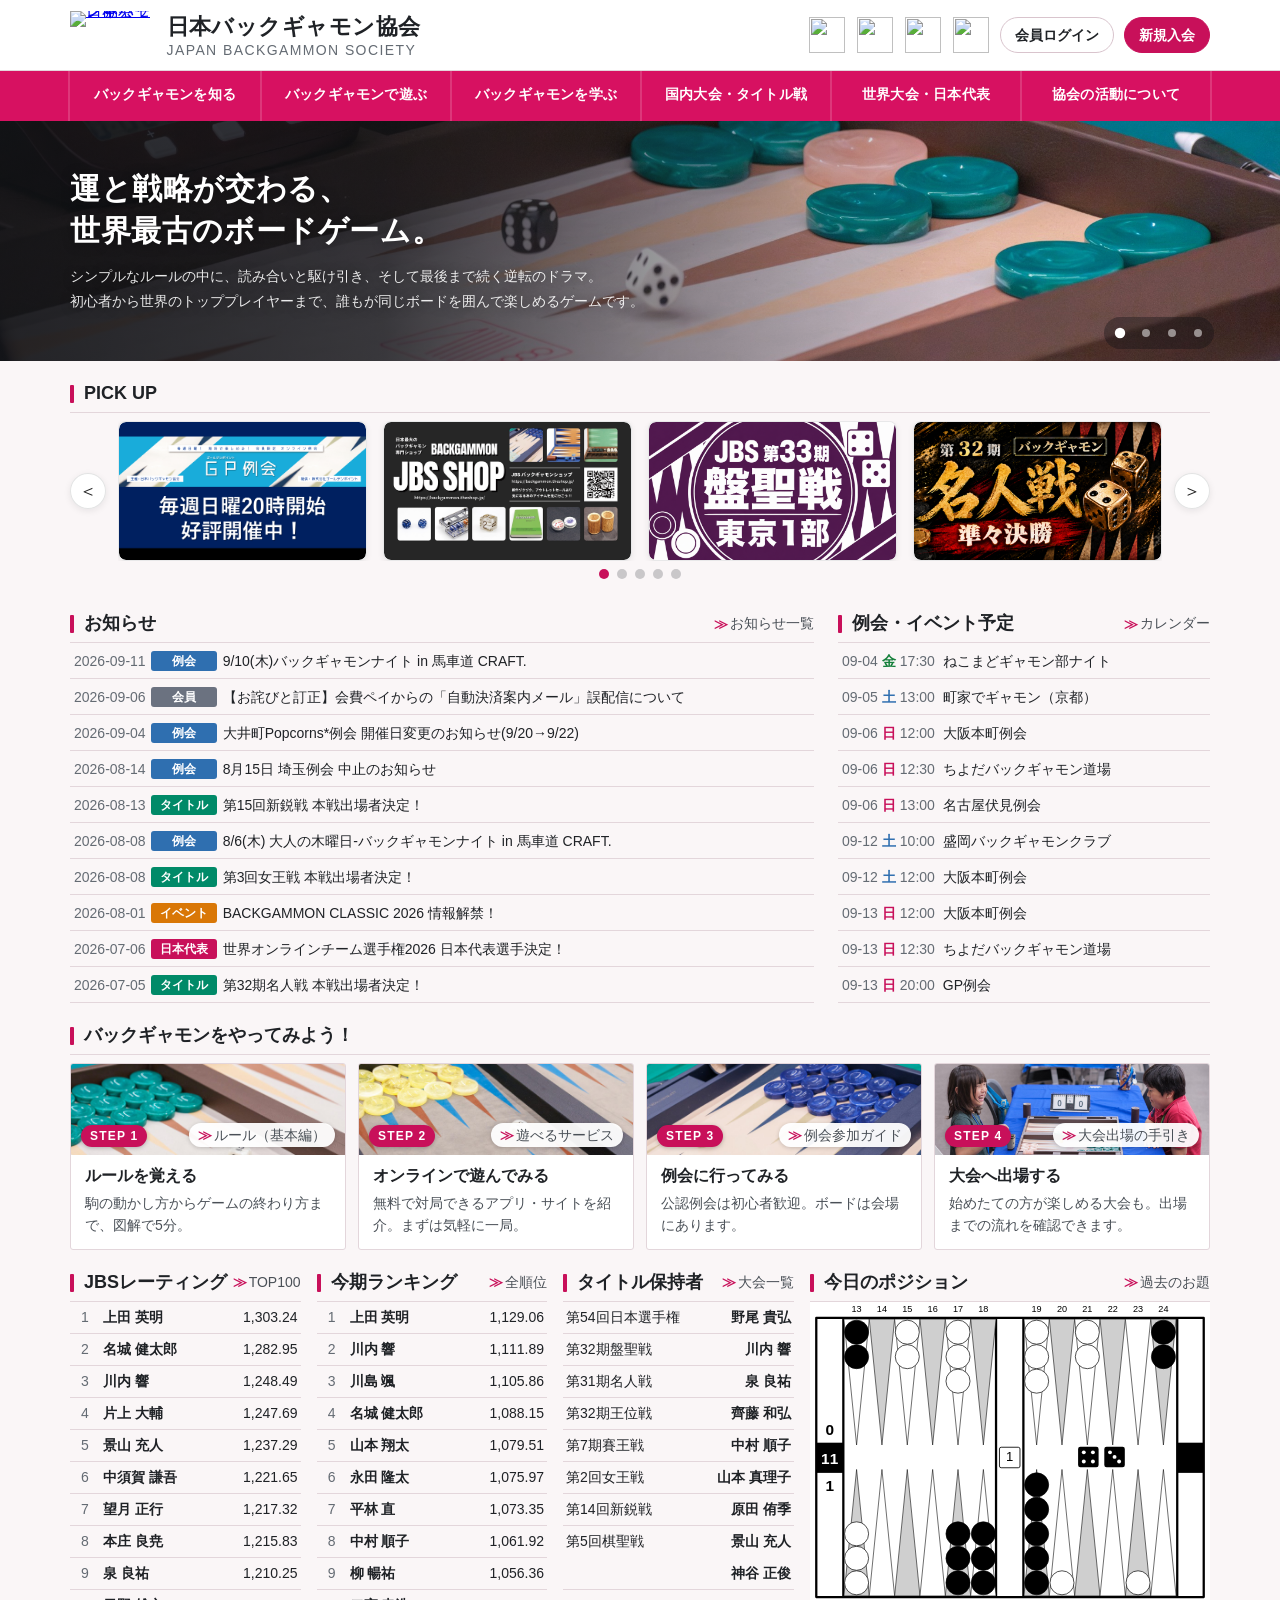
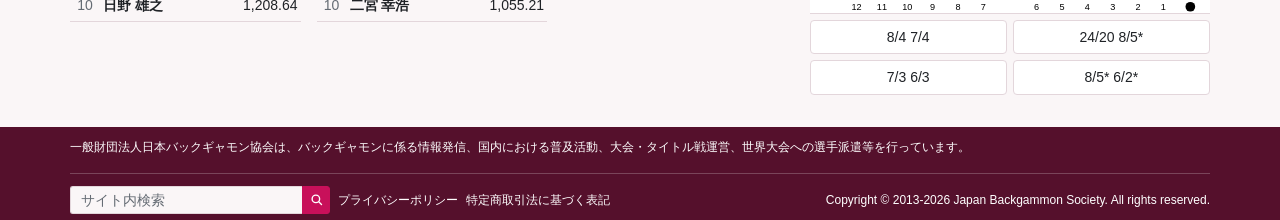
==== yanagi.html @ 493ae1a6 "Add files via upload" ====
<!DOCTYPE html>
<html lang="ja">
<head>
<meta charset="utf-8">
<meta name="viewport" content="width=device-width, initial-scale=1">
<meta name="description" content="一般財団法人日本バックギャモン協会は、バックギャモンに係る情報発信、国内における普及活動、大会・タイトル戦運営、世界大会への選手派遣等を行っています。">
<meta http-equiv="Cache-Control" content="no-cache, no-store, must-revalidate">
<meta http-equiv="Pragma" content="no-cache">
<meta http-equiv="Expires" content="0">
<title>日本バックギャモン協会 | Japan Backgammon Society</title>
<link rel="stylesheet" href="assets/jbs-header.css?v=80">
<link rel="stylesheet" href="assets/home.css?v=80">
<link rel="stylesheet" href="assets/theme-brand.css?v=80">
<link rel="stylesheet" href="assets/yanagi.css?v=80">
<!--
  デザイン確認用の静的モック（コンパクト版・A案。B案 home-mock-brand.html は同じHTML＋theme-brand.css）
  ・お知らせ／イベント予定／レーティングは本番の実データを転記したダミー。
    href="#" の箇所は data-jbs-todo でリンク先未定（PHP実装時に実データへ）を示す
  ・PHP実装時は同じHTML構造・同じCSSのまま front-page.php / header.php / footer.php に移す
-->
</head>
<body class="jbs-home">
<a class="jbs-skip" href="#jbs-main">本文へスキップ</a>

<!-- ================================ ヘッダー ================================ -->
<header class="jbs-hd">
  <div class="jbs-shell jbs-hd__inner">
    <a class="jbs-hd__logo" href="https://backgammon.or.jp/">
      <img src="https://backgammon.or.jp/wp-content/uploads/2021/07/jbs-logo.png" alt="日本バックギャモン協会" width="480" height="286">
    </a>
    <p class="jbs-hd__name">日本バックギャモン協会<span class="jbs-hd__name-en">JAPAN BACKGAMMON SOCIETY</span></p>
    <div class="jbs-hd__util">
      <div class="jbs-hd__sns" aria-label="公式SNS">
        <a href="https://www.youtube.com/@backgammonjbs9593" aria-label="YouTube"><img src="https://backgammon.or.jp/wp-content/uploads/2025/07/logo-youtube-50.png" alt=""></a>
        <a href="https://x.com/JBS_Backgammon" aria-label="X"><img src="https://backgammon.or.jp/wp-content/uploads/2025/07/logo-x-50.png" alt=""></a>
        <a href="https://www.instagram.com/jbs_backgammon/" aria-label="Instagram"><img src="https://backgammon.or.jp/wp-content/uploads/2025/07/logo-instagram-50.png" alt=""></a>
        <a href="https://www.facebook.com/jblbg" aria-label="Facebook"><img src="https://backgammon.or.jp/wp-content/uploads/2025/07/logo-facebook-50.png" alt=""></a>
      </div>
      <a class="jbs-btn jbs-btn--ghost jbs-btn--sm" href="https://backgammon.or.jp/?page_id=73099" data-jbs-todo="eJBSログインURLに差し替え">会員ログイン</a>
      <a class="jbs-btn jbs-btn--primary jbs-btn--sm" href="https://backgammon.or.jp/?page_id=47938">新規入会</a>
      <button class="jbs-burger" type="button" aria-expanded="false" aria-controls="jbs-gnav" aria-label="メニューを開く">
        <span></span><span></span><span></span>
      </button>
    </div>
  </div>
</header>

<!-- ============================= グローバルナビ ============================= -->
<nav class="jbs-gnav" id="jbs-gnav" aria-label="グローバルナビゲーション">
  <div class="jbs-shell">
    <!-- ドロワー（≤900px）でだけ表示 -->
    <div class="jbs-gnav__head">
<div class="jbs-gnav__cta">
        <a class="jbs-btn jbs-btn--ghost jbs-btn--block" href="https://backgammon.or.jp/?page_id=73099" data-jbs-todo="eJBSログインURLに差し替え">会員ログイン</a>
        <a class="jbs-btn jbs-btn--primary jbs-btn--block" href="https://backgammon.or.jp/?page_id=47938">新規入会</a>
      </div>
    </div>

    <ul class="jbs-gnav__list">
      <li><a href="https://backgammon.or.jp/?page_id=69051">バックギャモンを知る</a>
        <button class="jbs-gnav__tgl" type="button" aria-expanded="false" aria-label="サブメニューを開閉"></button>
        <ul class="jbs-gnav__mobile-sub">
          <li><a href="https://backgammon.or.jp/?page_id=69051">ルール（基本編）</a></li>
          <li><a href="https://backgammon.or.jp/?page_id=69495">ゲームの流れとマナー</a></li>
          <li><a href="https://backgammon.or.jp/?page_id=69470">ゲームに必要なアイテム</a></li>
          <li><a href="https://backgammon.or.jp/?page_id=68964">バックギャモン用語集</a></li>
          <li><a href="https://backgammon.or.jp/?page_id=722">公式トーナメントルール</a></li>
        </ul>
        <div class="jbs-mega" aria-label="バックギャモンを知る メニュー">
          <div class="jbs-mega__inner">
            <div class="jbs-mega__group">
              <h3>はじめに</h3>
              <a href="https://backgammon.or.jp/?page_id=69051">ルール（基本編）</a>
              <a href="https://backgammon.or.jp/?page_id=69495">ゲームの流れとマナー</a>
              <a href="https://backgammon.or.jp/?page_id=69470">ゲームに必要なアイテム</a>
            </div>
            <div class="jbs-mega__group">
              <h3>もっと知る</h3>
              <a href="https://backgammon.or.jp/?page_id=68964">バックギャモン用語集</a>
              <a href="https://backgammon.or.jp/?page_id=722">公式トーナメントルール</a>
            </div>
          </div>
        </div>
      </li>
      <li><a href="https://backgammon.or.jp/?page_id=68745">バックギャモンで遊ぶ</a>
        <button class="jbs-gnav__tgl" type="button" aria-expanded="false" aria-label="サブメニューを開閉"></button>
        <ul class="jbs-gnav__mobile-sub">
          <li><a href="https://backgammon.or.jp/?page_id=68745">JBS公認例会</a></li>
          <li><a href="https://backgammon.or.jp/?page_id=74003">例会参加ガイド</a></li>
          <li><a href="https://backgammon.or.jp/?page_id=70415">GP例会</a></li>
          <li><a href="https://backgammon.or.jp/?page_id=67201">オンラインで遊べるサービス</a></li>
          <li><a href="https://backgammon.or.jp/?page_id=74319">ライブイベント</a></li>
          <li><a href="https://backgammon.or.jp/?page_id=63587">イベントカレンダー</a></li>
        </ul>
        <div class="jbs-mega" aria-label="バックギャモンで遊ぶ メニュー">
          <div class="jbs-mega__inner">
            <div class="jbs-mega__group">
              <h3>リアルで遊ぶ</h3>
              <a href="https://backgammon.or.jp/?page_id=68745">JBS公認例会</a>
              <a href="https://backgammon.or.jp/?page_id=74003">例会参加ガイド</a>
              <a href="https://backgammon.or.jp/?page_id=70415">GP例会</a>
              <a href="https://backgammon.or.jp/?page_id=74319">ライブイベント</a>
            </div>
            <div class="jbs-mega__group">
              <h3>オンライン・予定</h3>
              <a href="https://backgammon.or.jp/?page_id=67201">オンラインで遊べるサービス</a>
              <a href="https://backgammon.or.jp/?page_id=63587">イベントカレンダー</a>
            </div>
          </div>
        </div>
      </li>
      <li><a href="https://bg-dojo.com/">バックギャモンを学ぶ</a>
        <button class="jbs-gnav__tgl" type="button" aria-expanded="false" aria-label="サブメニューを開閉"></button>
        <ul class="jbs-gnav__mobile-sub">
          <li><a href="https://bg-dojo.com/" target="_blank" rel="noopener">バックギャモン道場</a></li>
          <li><a href="https://blog.backgammonexam.com/" target="_blank" rel="noopener">バックギャモン検定</a></li>
          <li><a href="https://backgammon.or.jp/?page_id=2306">クイズコンテスト</a></li>
          <li><a href="https://backgammon.theshop.jp/categories/243789" target="_blank" rel="noopener">入門書・戦術書</a></li>
          <li><a href="https://backgammon.or.jp/?page_id=69470">ボード・ダイスの選び方</a></li>
        </ul>
        <div class="jbs-mega" aria-label="バックギャモンを学ぶ メニュー">
          <div class="jbs-mega__inner">
            <div class="jbs-mega__group">
              <h3>学習・実力チェック</h3>
              <a href="https://bg-dojo.com/" target="_blank" rel="noopener">バックギャモン道場</a>
              <a href="https://blog.backgammonexam.com/" target="_blank" rel="noopener">バックギャモン検定</a>
              <a href="https://backgammon.or.jp/?page_id=2306">クイズコンテスト</a>
            </div>
            <div class="jbs-mega__group">
              <h3>書籍・用具</h3>
              <a href="https://backgammon.theshop.jp/categories/243789" target="_blank" rel="noopener">入門書・戦術書</a>
              <a href="https://backgammon.or.jp/?page_id=69470">ボード・ダイスの選び方</a>
            </div>
          </div>
        </div>
      </li>
      <li><a href="https://backgammon.or.jp/?page_id=68480">国内大会・タイトル戦</a>
        <button class="jbs-gnav__tgl" type="button" aria-expanded="false" aria-label="サブメニューを開閉"></button>
        <ul class="jbs-gnav__mobile-sub">
          <li class="jbs-gnav__mobile-head">五大タイトル戦</li>
          <li><a href="https://backgammon.or.jp/?page_id=68699">日本選手権</a></li>
          <li><a href="https://backgammon.or.jp/?page_id=68722">盤聖戦</a></li>
          <li><a href="https://backgammon.or.jp/?page_id=68750">名人戦</a></li>
          <li><a href="https://backgammon.or.jp/?page_id=68757">王位戦</a></li>
          <li><a href="https://backgammon.or.jp/?page_id=68761">賽王戦</a></li>
          <li class="jbs-gnav__mobile-head">交流タイトル戦・オープン戦</li>
          <li><a href="https://backgammon.or.jp/?page_id=68763">棋聖戦</a></li>
          <li><a href="https://backgammon.or.jp/?page_id=68767">女王戦</a></li>
          <li><a href="https://backgammon.or.jp/?page_id=68765">新鋭戦</a></li>
          <li><a href="https://backgammon.or.jp/?page_id=73241">大阪オープン</a></li>
          <li><a href="https://backgammon.or.jp/?page_id=73246">東京オープン</a></li>
          <li><a href="https://backgammon.or.jp/?page_id=73248">名古屋オープン</a></li>
          <li class="jbs-gnav__mobile-head">記録・規程</li>
          <li><a href="https://backgammon.or.jp/?page_id=68186">JBSタイトル戦 実施状況</a></li>
          <li><a href="https://backgammon.or.jp/?page_id=68494">JBSタイトル戦 記録集</a></li>
          <li><a href="https://backgammon.or.jp/?page_id=70294">JBSタイトル戦 出場の手引き</a></li>
        </ul>
        <div class="jbs-mega jbs-mega--tourney" aria-label="国内大会・タイトル戦 メニュー">
          <div class="jbs-mega__inner jbs-mega__inner--3">
            <div class="jbs-mega__group">
              <h3>五大タイトル戦</h3>
              <a href="https://backgammon.or.jp/?page_id=68699">日本選手権</a>
              <a href="https://backgammon.or.jp/?page_id=68722">盤聖戦</a>
              <a href="https://backgammon.or.jp/?page_id=68750">名人戦</a>
              <a href="https://backgammon.or.jp/?page_id=68757">王位戦</a>
              <a href="https://backgammon.or.jp/?page_id=68761">賽王戦</a>
            </div>
            <div class="jbs-mega__group jbs-mega__group--2col">
              <h3>交流タイトル戦・オープン戦</h3>
              <a href="https://backgammon.or.jp/?page_id=68763">棋聖戦</a>
              <a href="https://backgammon.or.jp/?page_id=68767">女王戦</a>
              <a href="https://backgammon.or.jp/?page_id=68765">新鋭戦</a>
              <a href="https://backgammon.or.jp/?page_id=73241">大阪オープン</a>
              <a href="https://backgammon.or.jp/?page_id=73246">東京オープン</a>
              <a href="https://backgammon.or.jp/?page_id=73248">名古屋オープン</a>
            </div>
            <div class="jbs-mega__group">
              <h3>記録・規程</h3>
              <a href="https://backgammon.or.jp/?page_id=68186">JBSタイトル戦 実施状況</a>
              <a href="https://backgammon.or.jp/?page_id=68494">JBSタイトル戦 記録集</a>
              <a href="https://backgammon.or.jp/?page_id=70294">JBSタイトル戦 出場の手引き</a>
            </div>
          </div>
        </div>
      </li>
      <li><a href="https://backgammon.or.jp/?page_id=71246">世界大会・日本代表</a>
        <button class="jbs-gnav__tgl" type="button" aria-expanded="false" aria-label="サブメニューを開閉"></button>
        <ul class="jbs-gnav__mobile-sub">
          <li><a href="https://backgammon.or.jp/?page_id=71246">バックギャモン日本代表</a></li>
          <li><a href="https://backgammon.or.jp/?page_id=71276">世界チーム選手権</a></li>
          <li><a href="https://backgammon.or.jp/?page_id=71210">世界オンラインチーム選手権</a></li>
          <li><a href="https://backgammon.or.jp/?page_id=71349">世界オンライン国別代表選手権</a></li>
          <li><a href="https://backgammon.or.jp/?page_id=67978">日本代表選手選考規程</a></li>
        </ul>
        <div class="jbs-mega" aria-label="世界大会・日本代表 メニュー">
          <div class="jbs-mega__inner">
            <div class="jbs-mega__group">
              <h3>日本代表</h3>
              <a href="https://backgammon.or.jp/?page_id=71246">バックギャモン日本代表</a>
              <a href="https://backgammon.or.jp/?page_id=67978">日本代表選手選考規程</a>
            </div>
            <div class="jbs-mega__group">
              <h3>世界大会</h3>
              <a href="https://backgammon.or.jp/?page_id=71276">世界チーム選手権</a>
              <a href="https://backgammon.or.jp/?page_id=71210">世界オンラインチーム選手権</a>
              <a href="https://backgammon.or.jp/?page_id=71349">世界オンライン国別代表選手権</a>
            </div>
          </div>
        </div>
      </li>
      <li><a href="https://backgammon.or.jp/?page_id=73251">協会の活動について</a>
        <button class="jbs-gnav__tgl" type="button" aria-expanded="false" aria-label="サブメニューを開閉"></button>
        <ul class="jbs-gnav__mobile-sub">
          <li><a href="https://backgammon.or.jp/?page_id=73251">協会概要</a></li>
          <li><a href="https://backgammon.or.jp/?page_id=47938">新規入会</a></li>
          <li><a href="https://backgammon.or.jp/?page_id=64384">創設会員</a></li>
          <li><a href="https://backgammon.or.jp/?page_id=73307">法人会員</a></li>
          <li><a href="https://backgammon.or.jp/?page_id=71589">JBS規則集</a></li>
          <li><a href="https://backgammon.or.jp/?page_id=70983">公認レーティング</a></li>
          <li><a href="https://backgammon.or.jp/?page_id=70165">JBS賞 表彰規定</a></li>
          <li><a href="https://backgammon.or.jp/?page_id=73099">eJBS利用ガイド</a></li>
        </ul>
        <div class="jbs-mega" aria-label="協会の活動について メニュー">
          <div class="jbs-mega__inner">
            <div class="jbs-mega__group">
              <h3>協会・会員</h3>
              <a href="https://backgammon.or.jp/?page_id=73251">協会概要</a>
              <a href="https://backgammon.or.jp/?page_id=47938">新規入会</a>
              <a href="https://backgammon.or.jp/?page_id=64384">創設会員</a>
              <a href="https://backgammon.or.jp/?page_id=73307">法人会員</a>
            </div>
            <div class="jbs-mega__group">
              <h3>制度・サービス</h3>
              <a href="https://backgammon.or.jp/?page_id=71589">JBS規則集</a>
              <a href="https://backgammon.or.jp/?page_id=70983">公認レーティング</a>
              <a href="https://backgammon.or.jp/?page_id=70165">JBS賞 表彰規定</a>
              <a href="https://backgammon.or.jp/?page_id=73099">eJBS利用ガイド</a>
            </div>
          </div>
        </div>
      </li>
    </ul>

    <div class="jbs-gnav__foot">
      <div class="jbs-ft__sns jbs-drawer__sns" aria-label="公式SNS">
        <a href="https://www.youtube.com/@backgammonjbs9593" aria-label="YouTube"><img src="https://backgammon.or.jp/wp-content/uploads/2025/07/logo-youtube-50.png" alt=""></a>
        <a href="https://x.com/JBS_Backgammon" aria-label="X"><img src="https://backgammon.or.jp/wp-content/uploads/2025/07/logo-x-50.png" alt=""></a>
        <a href="https://www.instagram.com/jbs_backgammon/" aria-label="Instagram"><img src="https://backgammon.or.jp/wp-content/uploads/2025/07/logo-instagram-50.png" alt=""></a>
        <a href="https://www.facebook.com/jblbg" aria-label="Facebook"><img src="https://backgammon.or.jp/wp-content/uploads/2025/07/logo-facebook-50.png" alt=""></a>
      </div>
    </div>
  </div>
</nav>
<div class="jbs-gnav__bg" aria-hidden="true"></div>

<!-- ================================ ヒーロー ================================ -->
<!-- 写真は活動報告から仮に流用しています。本実装時は差し替え前提（README参照） -->
<section class="jbs-hero" data-jbs-rotate data-interval="6000" aria-label="メインビジュアル">
  <div class="jbs-hero__slides">
    <figure class="is-active">
      <img src="img/hero-yanagi-01.jpg?v=80" alt="青いポイントのバックギャモンボードで対局している様子" loading="eager" fetchpriority="high">
    </figure>
    <figure>
      <img src="img/hero-view2026-1023.jpg?v=80" alt="クロックとスコアボードを使った公式戦の対局" loading="lazy">
    </figure>
    <figure>
      <img src="img/hero-BGFES2024-0727.jpg?v=80" alt="公認例会でバックギャモンを楽しむ様子" loading="lazy">
    </figure>
    <figure>
      <img src="img/hero-view2026-3022.jpg?v=80" alt="木製のバックギャモンボードでの対局" loading="lazy">
    </figure>
  </div>
  <div class="jbs-hero__scrim"></div>
  <div class="jbs-shell jbs-hero__inner">
    <div class="jbs-hero__copies" aria-live="polite">
      <div class="jbs-hero__copy is-active" data-hero-copy="0">
        <h1 class="jbs-hero__title">運と戦略が交わる、<br>世界最古のボードゲーム。</h1>
        <p class="jbs-hero__lead">シンプルなルールの中に、読み合いと駆け引き、そして最後まで続く逆転のドラマ。<br class="jbs-hero__pcbr">初心者から世界のトッププレイヤーまで、誰もが同じボードを囲んで楽しめるゲームです。</p>
      </div>
      <div class="jbs-hero__copy" data-hero-copy="1" aria-hidden="true">
        <h1 class="jbs-hero__title">一手の判断が、<br>勝負の流れを変える。</h1>
        <p class="jbs-hero__lead">ダイスが生む展開を読み、限られた時間の中で最善を選び続ける。<br class="jbs-hero__pcbr">運を味方につけるだけでは勝ち切れない、奥深い競技性もバックギャモンの魅力です。</p>
      </div>
      <div class="jbs-hero__copy" data-hero-copy="2" aria-hidden="true">
        <h1 class="jbs-hero__title">ボードを囲めば、<br>交流が始まる。</h1>
        <p class="jbs-hero__lead">年齢や経験を問わず、初めて会った人とも一局を通じてすぐに楽しめる。<br class="jbs-hero__pcbr">全国の例会や大会で、バックギャモンをきっかけに新しいつながりが生まれています。</p>
      </div>
      <div class="jbs-hero__copy" data-hero-copy="3" aria-hidden="true">
        <h1 class="jbs-hero__title">世界で愛される、<br>奥深い頭脳スポーツ。</h1>
        <p class="jbs-hero__lead">長い歴史を持ちながら、今も世界中で世代を超えて楽しまれているバックギャモン。<br class="jbs-hero__pcbr">覚えやすさと極めるほど深まる戦略性を、ひとつのボードで味わえます。</p>
      </div>
    </div>
    <div class="jbs-hero__dots" role="tablist" aria-label="写真の切り替え">
      <button type="button" role="tab" aria-selected="true"  aria-label="1枚目"></button>
      <button type="button" role="tab" aria-selected="false" aria-label="2枚目"></button>
      <button type="button" role="tab" aria-selected="false" aria-label="3枚目"></button>
      <button type="button" role="tab" aria-selected="false" aria-label="4枚目"></button>
    </div>
  </div>
</section>

<!-- ================================ メイン ================================= -->


<!-- =========================== ヒーロー下スライドバナー =========================== -->
<section class="jbs-vb" aria-labelledby="h-vbanners">
  <div class="jbs-shell">
    <div class="jbs-sec__hd jbs-vb__hd"><h2 id="h-vbanners">PICK UP</h2></div>
    <div class="jbs-vb__viewport" data-vb-slider>
      <button class="jbs-vb__nav jbs-vb__nav--prev" type="button" aria-label="前へ">＜</button>
      <div class="jbs-vb__mask">
                <div class="jbs-vb__track">
          <a class="jbs-vb__item jbs-vb__item--gp" href="https://backgammon.or.jp/?page_id=70415"><img src="img/banner-gp-reikai.png?v=80" alt="GP例会 毎週日曜20時開始 好評開催中"></a>
          <a class="jbs-vb__item jbs-vb__item--shop" href="https://backgammon.theshop.jp/" target="_blank" rel="noopener"><img src="img/banner-jbs-shop.png?v=80" alt="JBSバックギャモンショップ"></a>
          <a class="jbs-vb__item" href="https://backgammon.or.jp/?page_id=68722"><img src="img/banner-03.png?v=80" alt="JBS第33期盤聖戦 東京1部"></a>
          <a class="jbs-vb__item" href="https://backgammon.or.jp/?page_id=68750"><img src="img/banner-05.png?v=80" alt="第32期名人戦 準々決勝"></a>
          <a class="jbs-vb__item" href="https://backgammon.or.jp/?page_id=71276"><img src="img/banner-06.png?v=80" alt="バックギャモン世界チーム選手権2026 日本代表決勝"></a>
        </div>
      </div>
      <button class="jbs-vb__nav jbs-vb__nav--next" type="button" aria-label="次へ">＞</button>
    </div>
    <div class="jbs-vb__dots" aria-label="スライド切り替え"></div>
  </div>
</section>

<main class="jbs-main" id="jbs-main">
  <div class="jbs-shell jbs-newscols jbs-newscols--dual">
    <section class="jbs-sec" aria-labelledby="h-news">
      <div class="jbs-sec__hd">
        <h2 id="h-news"><a class="jbs-sec__titlelink" href="https://backgammon.or.jp/?cat=3">お知らせ</a></h2>
        <a class="jbs-more jbs-more--sp" href="https://backgammon.or.jp/?cat=3">お知らせ一覧</a>
      </div>
      <ul class="jbs-newslist jbs-newslist--singleline jbs-newslist--notice" data-fresh-mode="recent3">
        <li><a href="#" data-jbs-todo="投稿URL"><time datetime="2026-09-11">2026-09-11</time><span class="jbs-newslabel is-meeting">例会</span><span class="jbs-newsline__title" title="9/10(木)バックギャモンナイト in 馬車道 CRAFT.">9/10(木)バックギャモンナイト in 馬車道 CRAFT.</span></a></li>
        <li><a href="#" data-jbs-todo="投稿URL"><time datetime="2026-09-06">2026-09-06</time><span class="jbs-newslabel is-member">会員</span><span class="jbs-newsline__title" title="【お詫びと訂正】会費ペイからの「自動決済案内メール」誤配信について">【お詫びと訂正】会費ペイからの「自動決済案内メール」誤配信について</span></a></li>
        <li><a href="#" data-jbs-todo="投稿URL"><time datetime="2026-09-04">2026-09-04</time><span class="jbs-newslabel is-meeting">例会</span><span class="jbs-newsline__title" title="大井町Popcorns*例会 開催日変更のお知らせ(9/20→9/22)">大井町Popcorns*例会 開催日変更のお知らせ(9/20→9/22)</span></a></li>
        <li><a href="#" data-jbs-todo="投稿URL"><time datetime="2026-08-14">2026-08-14</time><span class="jbs-newslabel is-meeting">例会</span><span class="jbs-newsline__title" title="8月15日 埼玉例会 中止のお知らせ">8月15日 埼玉例会 中止のお知らせ</span></a></li>
        <li><a href="#" data-jbs-todo="投稿URL"><time datetime="2026-08-13">2026-08-13</time><span class="jbs-newslabel is-title">タイトル</span><span class="jbs-newsline__title" title="第15回新鋭戦 本戦出場者決定！">第15回新鋭戦 本戦出場者決定！</span></a></li>
        <li><a href="#" data-jbs-todo="投稿URL"><time datetime="2026-08-08">2026-08-08</time><span class="jbs-newslabel is-meeting">例会</span><span class="jbs-newsline__title" title="8/6(木) 大人の木曜日-バックギャモンナイト in 馬車道 CRAFT.">8/6(木) 大人の木曜日-バックギャモンナイト in 馬車道 CRAFT.</span></a></li>
        <li><a href="#" data-jbs-todo="投稿URL"><time datetime="2026-08-08">2026-08-08</time><span class="jbs-newslabel is-title">タイトル</span><span class="jbs-newsline__title" title="第3回女王戦 本戦出場者決定！">第3回女王戦 本戦出場者決定！</span></a></li>
        <li><a href="#" data-jbs-todo="投稿URL"><time datetime="2026-08-01">2026-08-01</time><span class="jbs-newslabel is-event">イベント</span><span class="jbs-newsline__title" title="BACKGAMMON CLASSIC 2026 情報解禁！">BACKGAMMON CLASSIC 2026 情報解禁！</span></a></li>
        <li><a href="#" data-jbs-todo="投稿URL"><time datetime="2026-07-06">2026-07-06</time><span class="jbs-newslabel is-national">日本代表</span><span class="jbs-newsline__title" title="世界オンラインチーム選手権2026 日本代表選手決定！">世界オンラインチーム選手権2026 日本代表選手決定！</span></a></li>
        <li><a href="#" data-jbs-todo="投稿URL"><time datetime="2026-07-05">2026-07-05</time><span class="jbs-newslabel is-title">タイトル</span><span class="jbs-newsline__title" title="第32期名人戦 本戦出場者決定！">第32期名人戦 本戦出場者決定！</span></a></li>
        <li><a href="#" data-jbs-todo="投稿URL"><time datetime="2026-06-24">2026-06-24</time><span class="jbs-newslabel is-meeting">例会</span><span class="jbs-newsline__title" title="横浜・馬車道で楽しむバックギャモン体験会 ― 望月正行プロとバックギャモン世界チーム選手権招致イベント ―">横浜・馬車道で楽しむバックギャモン体験会 ― 望月正行プロとバックギャモン世界チーム選手権招致イベント ―</span></a></li>
        <li><a href="#" data-jbs-todo="投稿URL"><time datetime="2026-06-24">2026-06-24</time><span class="jbs-newslabel is-meeting">例会</span><span class="jbs-newsline__title" title="公認例会 桑名「庵」例会　開催場所・名称変更のお知らせ">公認例会 桑名「庵」例会　開催場所・名称変更のお知らせ</span></a></li>
      </ul>
    </section>

    <section class="jbs-sec" aria-labelledby="h-schedule">
      <div class="jbs-sec__hd">
        <h2 id="h-schedule"><a class="jbs-sec__titlelink" href="https://backgammon.or.jp/?page_id=63587">例会・イベント予定</a></h2>
        <a class="jbs-more jbs-more--sp" href="https://backgammon.or.jp/?page_id=63587">カレンダー</a>
      </div>
      <ul class="jbs-newslist jbs-newslist--singleline jbs-newslist--schedule" data-fresh-mode="same-day">
        <li><a href="#" data-jbs-todo="?event=スラッグ"><time datetime="2026-09-04T17:30"><span class="jbs-event-date">09-04</span> <span class="jbs-event-dow is-weekday">金</span> <span class="jbs-event-clock">17:30</span></time><span class="jbs-newsline__title" title="ねこまどギャモン部ナイト">ねこまどギャモン部ナイト</span></a></li>
        <li><a href="#" data-jbs-todo="?event=スラッグ"><time datetime="2026-09-05T13:00"><span class="jbs-event-date">09-05</span> <span class="jbs-event-dow is-sat">土</span> <span class="jbs-event-clock">13:00</span></time><span class="jbs-newsline__title" title="町家でギャモン（京都）">町家でギャモン（京都）</span></a></li>
        <li><a href="#" data-jbs-todo="?event=スラッグ"><time datetime="2026-09-06T12:00"><span class="jbs-event-date">09-06</span> <span class="jbs-event-dow is-sunholiday">日</span> <span class="jbs-event-clock">12:00</span></time><span class="jbs-newsline__title" title="大阪本町例会">大阪本町例会</span></a></li>
        <li><a href="#" data-jbs-todo="?event=スラッグ"><time datetime="2026-09-06T12:30"><span class="jbs-event-date">09-06</span> <span class="jbs-event-dow is-sunholiday">日</span> <span class="jbs-event-clock">12:30</span></time><span class="jbs-newsline__title" title="ちよだバックギャモン道場">ちよだバックギャモン道場</span></a></li>
        <li><a href="#" data-jbs-todo="?event=スラッグ"><time datetime="2026-09-06T13:00"><span class="jbs-event-date">09-06</span> <span class="jbs-event-dow is-sunholiday">日</span> <span class="jbs-event-clock">13:00</span></time><span class="jbs-newsline__title" title="名古屋伏見例会">名古屋伏見例会</span></a></li>
        <li><a href="#" data-jbs-todo="?event=スラッグ"><time datetime="2026-09-12T10:00"><span class="jbs-event-date">09-12</span> <span class="jbs-event-dow is-sat">土</span> <span class="jbs-event-clock">10:00</span></time><span class="jbs-newsline__title" title="盛岡バックギャモンクラブ">盛岡バックギャモンクラブ</span></a></li>
        <li><a href="#" data-jbs-todo="?event=スラッグ"><time datetime="2026-09-12T12:00"><span class="jbs-event-date">09-12</span> <span class="jbs-event-dow is-sat">土</span> <span class="jbs-event-clock">12:00</span></time><span class="jbs-newsline__title" title="大阪本町例会">大阪本町例会</span></a></li>
        <li><a href="#" data-jbs-todo="?event=スラッグ"><time datetime="2026-09-13T12:00"><span class="jbs-event-date">09-13</span> <span class="jbs-event-dow is-sunholiday">日</span> <span class="jbs-event-clock">12:00</span></time><span class="jbs-newsline__title" title="大阪本町例会">大阪本町例会</span></a></li>
        <li><a href="#" data-jbs-todo="?event=スラッグ"><time datetime="2026-09-13T12:30"><span class="jbs-event-date">09-13</span> <span class="jbs-event-dow is-sunholiday">日</span> <span class="jbs-event-clock">12:30</span></time><span class="jbs-newsline__title" title="ちよだバックギャモン道場">ちよだバックギャモン道場</span></a></li>
        <li><a href="#" data-jbs-todo="?event=スラッグ"><time datetime="2026-09-13T20:00"><span class="jbs-event-date">09-13</span> <span class="jbs-event-dow is-sunholiday">日</span> <span class="jbs-event-clock">20:00</span></time><span class="jbs-newsline__title" title="GP例会">GP例会</span></a></li>
        <li><a href="#" data-jbs-todo="?event=スラッグ"><time datetime="2026-09-15T19:00"><span class="jbs-event-date">09-15</span> <span class="jbs-event-dow is-weekday">火</span> <span class="jbs-event-clock">19:00</span></time><span class="jbs-newsline__title" title="バックギャモンナイト in 代官山">バックギャモンナイト in 代官山</span></a></li>
        <li><a href="#" data-jbs-todo="?event=スラッグ"><time datetime="2026-09-19T11:00"><span class="jbs-event-date">09-19</span> <span class="jbs-event-dow is-sat">土</span> <span class="jbs-event-clock">11:00</span></time><span class="jbs-newsline__title" title="庵バックギャモンDay（桑名）">庵バックギャモンDay（桑名）</span></a></li>
      </ul>
    </section>
  </div>

  <div class="jbs-shell jbs-start-full">
    <!-- バックギャモンに興味のある方へ（4ステップ） -->
    <section class="jbs-sec" aria-labelledby="h-start">
      <div class="jbs-sec__hd">
        <h2 id="h-start">バックギャモンをやってみよう！</h2>
      </div>
      <div class="jbs-flow">
        <a class="jbs-flow__item jbs-flow__item--brown" href="https://backgammon.or.jp/?page_id=69051">
          <div class="jbs-flow__img"><img src="img/step-brown.jpg?v=80" alt="" loading="lazy"><span class="jbs-flow__num">STEP 1</span><span class="jbs-flow__go jbs-flow__go--overlay">ルール（基本編）</span></div>
          <div class="jbs-flow__body">
            <h3>ルールを覚える</h3>
            <p>駒の動かし方からゲームの終わり方まで、図解で5分。</p>
            <span class="jbs-flow__go jbs-flow__go--body">ルール（基本編）</span>
          </div>
        </a>
        <a class="jbs-flow__item jbs-flow__item--black" href="https://backgammon.or.jp/?page_id=67201">
          <div class="jbs-flow__img"><img src="img/step-black.jpg?v=80" alt="" loading="lazy"><span class="jbs-flow__num">STEP 2</span><span class="jbs-flow__go jbs-flow__go--overlay">遊べるサービス</span></div>
          <div class="jbs-flow__body">
            <h3>オンラインで遊んでみる</h3>
            <p>無料で対局できるアプリ・サイトを紹介。まずは気軽に一局。</p>
            <span class="jbs-flow__go jbs-flow__go--body">遊べるサービス</span>
          </div>
        </a>
        <a class="jbs-flow__item jbs-flow__item--blue" href="https://backgammon.or.jp/?page_id=74003">
          <div class="jbs-flow__img"><img src="img/step-blue.jpg?v=80" alt="" loading="lazy"><span class="jbs-flow__num">STEP 3</span><span class="jbs-flow__go jbs-flow__go--overlay">例会参加ガイド</span></div>
          <div class="jbs-flow__body">
            <h3>例会に行ってみる</h3>
            <p>公認例会は初心者歓迎。ボードは会場にあります。</p>
            <span class="jbs-flow__go jbs-flow__go--body">例会参加ガイド</span>
          </div>
        </a>
        <a class="jbs-flow__item jbs-flow__item--tournament" href="https://backgammon.or.jp/?page_id=70294">
          <div class="jbs-flow__img"><img src="img/hero-BGFES2024-0727.jpg?v=80" alt="" loading="lazy"><span class="jbs-flow__num">STEP 4</span><span class="jbs-flow__go jbs-flow__go--overlay">大会出場の手引き</span></div>
          <div class="jbs-flow__body">
            <h3>大会へ出場する</h3>
            <p>始めたての方が楽しめる大会も。出場までの流れを確認できます。</p>
            <span class="jbs-flow__go jbs-flow__go--body">大会出場の手引き</span>
          </div>
        </a>
      </div>
    </section>
  </div>


  <div class="jbs-shell jbs-dashboard-grid" aria-label="JBS情報">
    <section class="jbs-sec jbs-dashboard-card" aria-labelledby="h-rating-top10">
      <div class="jbs-sec__hd">
        <h2 id="h-rating-top10"><a class="jbs-sec__titlelink" href="https://rating.backgammon.or.jp/">JBSレーティング</a></h2>
        <a class="jbs-more jbs-more--sp" href="https://rating.backgammon.or.jp/">TOP100</a>
      </div>
      <ol class="jbs-dash-list jbs-dash-list--ranking">
          <li><span class="jbs-dash__rank">1</span><span class="jbs-dash__name">上田 英明</span><span class="jbs-dash__value">1,303.24</span></li>
          <li><span class="jbs-dash__rank">2</span><span class="jbs-dash__name">名城 健太郎</span><span class="jbs-dash__value">1,282.95</span></li>
          <li><span class="jbs-dash__rank">3</span><span class="jbs-dash__name">川内 響</span><span class="jbs-dash__value">1,248.49</span></li>
          <li><span class="jbs-dash__rank">4</span><span class="jbs-dash__name">片上 大輔</span><span class="jbs-dash__value">1,247.69</span></li>
          <li><span class="jbs-dash__rank">5</span><span class="jbs-dash__name">景山 充人</span><span class="jbs-dash__value">1,237.29</span></li>
          <li><span class="jbs-dash__rank">6</span><span class="jbs-dash__name">中須賀 謙吾</span><span class="jbs-dash__value">1,221.65</span></li>
          <li><span class="jbs-dash__rank">7</span><span class="jbs-dash__name">望月 正行</span><span class="jbs-dash__value">1,217.32</span></li>
          <li><span class="jbs-dash__rank">8</span><span class="jbs-dash__name">本庄 良尭</span><span class="jbs-dash__value">1,215.83</span></li>
          <li><span class="jbs-dash__rank">9</span><span class="jbs-dash__name">泉 良祐</span><span class="jbs-dash__value">1,210.25</span></li>
          <li><span class="jbs-dash__rank">10</span><span class="jbs-dash__name">日野 雄之</span><span class="jbs-dash__value">1,208.64</span></li>
      </ol>
    </section>

    <section class="jbs-sec jbs-dashboard-card" aria-labelledby="h-season-top10">
      <div class="jbs-sec__hd">
        <h2 id="h-season-top10"><a class="jbs-sec__titlelink" href="https://rating.backgammon.or.jp/current">今期ランキング</a></h2>
        <a class="jbs-more jbs-more--sp" href="https://rating.backgammon.or.jp/current">全順位</a>
      </div>
      <ol class="jbs-dash-list jbs-dash-list--ranking">
          <li><span class="jbs-dash__rank">1</span><span class="jbs-dash__name">上田 英明</span><span class="jbs-dash__value">1,129.06</span></li>
          <li><span class="jbs-dash__rank">2</span><span class="jbs-dash__name">川内 響</span><span class="jbs-dash__value">1,111.89</span></li>
          <li><span class="jbs-dash__rank">3</span><span class="jbs-dash__name">川島 颯</span><span class="jbs-dash__value">1,105.86</span></li>
          <li><span class="jbs-dash__rank">4</span><span class="jbs-dash__name">名城 健太郎</span><span class="jbs-dash__value">1,088.15</span></li>
          <li><span class="jbs-dash__rank">5</span><span class="jbs-dash__name">山本 翔太</span><span class="jbs-dash__value">1,079.51</span></li>
          <li><span class="jbs-dash__rank">6</span><span class="jbs-dash__name">永田 隆太</span><span class="jbs-dash__value">1,075.97</span></li>
          <li><span class="jbs-dash__rank">7</span><span class="jbs-dash__name">平林 直</span><span class="jbs-dash__value">1,073.35</span></li>
          <li><span class="jbs-dash__rank">8</span><span class="jbs-dash__name">中村 順子</span><span class="jbs-dash__value">1,061.92</span></li>
          <li><span class="jbs-dash__rank">9</span><span class="jbs-dash__name">柳 暢祐</span><span class="jbs-dash__value">1,056.36</span></li>
          <li><span class="jbs-dash__rank">10</span><span class="jbs-dash__name">二宮 幸浩</span><span class="jbs-dash__value">1,055.21</span></li>
      </ol>
    </section>

    <section class="jbs-sec jbs-dashboard-card" aria-labelledby="h-champions">
      <div class="jbs-sec__hd">
        <h2 id="h-champions"><a class="jbs-sec__titlelink" href="https://backgammon.or.jp/?page_id=68480">タイトル保持者</a></h2>
        <a class="jbs-more jbs-more--sp" href="https://backgammon.or.jp/?page_id=68480">大会一覧</a>
      </div>
      <ul class="jbs-dash-list jbs-dash-list--champions">
          <li><span class="jbs-dash__event">第54回日本選手権</span><span class="jbs-dash__winner">野尾 貴弘</span></li>
          <li><span class="jbs-dash__event">第32期盤聖戦</span><span class="jbs-dash__winner">川内 響</span></li>
          <li><span class="jbs-dash__event">第31期名人戦</span><span class="jbs-dash__winner">泉 良祐</span></li>
          <li><span class="jbs-dash__event">第32期王位戦</span><span class="jbs-dash__winner">齊藤 和弘</span></li>
          <li><span class="jbs-dash__event">第7期賽王戦</span><span class="jbs-dash__winner">中村 順子</span></li>
          <li><span class="jbs-dash__event">第2回女王戦</span><span class="jbs-dash__winner">山本 真理子</span></li>
          <li><span class="jbs-dash__event">第14回新鋭戦</span><span class="jbs-dash__winner">原田 侑季</span></li>
          <li class="jbs-dash__dualwinner"><span class="jbs-dash__event">第5回棋聖戦</span><span class="jbs-dash__winner">景山 充人</span></li>
          <li class="jbs-dash__subwinner"><span class="jbs-dash__event" aria-hidden="true"></span><span class="jbs-dash__winner">神谷 正俊</span></li>
      </ul>
    </section>

    <section class="jbs-sec jbs-dashboard-card jbs-position-card" aria-labelledby="h-position">
      <div class="jbs-sec__hd">
        <h2 id="h-position">今日のポジション</h2>
        <a class="jbs-more jbs-more--position-history" href="https://backgammon.or.jp/?page_id=2306">過去のお題</a>
      </div>
      <figure class="jbs-position">
        <img src="img/POS-E57B3FB8ED07.svg?v=80" alt="今日のバックギャモンポジション" loading="lazy">
      </figure>
      <div class="jbs-position__choices" aria-label="選択肢">
        <button type="button">8/4 7/4</button>
        <button type="button">24/20 8/5*</button>
        <button type="button">7/3 6/3</button>
        <button type="button">8/5* 6/2*</button>
      </div>
    </section>
  </div>

</main>

<!-- ================================ フッター ================================ -->
<footer class="jbs-ft jbs-ft--compact">
  <div class="jbs-shell">
    <div class="jbs-ft__row jbs-ft__row--desc">
      <p class="jbs-ft__desc">一般財団法人日本バックギャモン協会は、バックギャモンに係る情報発信、国内における普及活動、大会・タイトル戦運営、世界大会への選手派遣等を行っています。</p>
    </div>

    <div class="jbs-ft__row jbs-ft__row--utility">
      <div class="jbs-ft__search jbs-search">
        <form action="/" method="get" role="search">
          <label for="s-footer">サイト内検索</label>
          <input type="text" id="s-footer" name="s" class="jbs-search__field" placeholder="サイト内検索">
          <button type="submit" aria-label="検索"><svg viewBox="0 0 24 24" aria-hidden="true" focusable="false"><circle cx="11" cy="11" r="6"></circle><path d="M16 16l4 4"></path></svg><span class="sr-only">検索</span></button>
        </form>
      </div>
      <a href="https://backgammon.or.jp/?page_id=64668">プライバシーポリシー</a>
      <a href="https://backgammon.or.jp/?page_id=67727">特定商取引法に基づく表記</a>
      <span class="jbs-ft__copy">Copyright &copy; 2013-2026 Japan Backgammon Society. All rights reserved.</span>
    </div>
  </div>
</footer>

<script src="assets/jbs.js?v=80"></script>

<script>
(function(){
  const hero = document.querySelector('[data-jbs-rotate]');
  if(!hero) return;
  const slides = Array.from(hero.querySelectorAll('.jbs-hero__slides > figure'));
  const copies = Array.from(hero.querySelectorAll('[data-hero-copy]'));
  if(!slides.length || !copies.length) return;

  function syncHeroCopy(){
    let activeIndex = slides.findIndex(function(slide){ return slide.classList.contains('is-active'); });
    if(activeIndex < 0) activeIndex = 0;
    copies.forEach(function(copy, index){
      const active = index === activeIndex;
      copy.classList.toggle('is-active', active);
      copy.setAttribute('aria-hidden', active ? 'false' : 'true');
    });
  }

  const observer = new MutationObserver(syncHeroCopy);
  slides.forEach(function(slide){
    observer.observe(slide, { attributes:true, attributeFilter:['class'] });
  });
  syncHeroCopy();
})();
</script>

<script>
(function(){
  const slider = document.querySelector('[data-vb-slider]');
  if(!slider) return;

  const track = slider.querySelector('.jbs-vb__track');
  const prevBtn = slider.querySelector('.jbs-vb__nav--prev');
  const nextBtn = slider.querySelector('.jbs-vb__nav--next');
  const dotsWrap = slider.parentElement.querySelector('.jbs-vb__dots');
  if(!track || !prevBtn || !nextBtn || !dotsWrap) return;

  const originals = Array.from(track.querySelectorAll('.jbs-vb__item')).map(function(item){
    return item.cloneNode(true);
  });
  const total = originals.length;
  if(!total) return;

  let currentIndex = 0;
  let cloneCount = 0;
  let physicalIndex = 0;
  let isAnimating = false;

  function getVisibleCount(){
    if(window.innerWidth <= 600) return 1;
    if(window.innerWidth <= 900) return 2;
    return 4;
  }

  function gapSize(){
    const styles = getComputedStyle(track);
    return parseFloat(styles.columnGap || styles.gap || 0) || 0;
  }

  function itemStep(){
    const first = track.querySelector('.jbs-vb__item');
    return first ? first.getBoundingClientRect().width + gapSize() : 0;
  }

  function setTransform(animate){
    const step = itemStep();
    if(!step) return;
    track.style.transition = animate ? 'transform .35s ease' : 'none';
    track.style.transform = 'translateX(' + (-(physicalIndex * step)) + 'px)';
  }

  function setDots(){
    Array.from(dotsWrap.children).forEach(function(dot, index){
      dot.setAttribute('aria-selected', index === currentIndex ? 'true' : 'false');
    });
  }

  function buildDots(){
    dotsWrap.innerHTML = '';
    for(let i = 0; i < total; i++){
      const btn = document.createElement('button');
      btn.type = 'button';
      btn.setAttribute('aria-label', (i + 1) + '枚目を左端に表示');
      btn.addEventListener('click', function(){
        if(isAnimating || i === currentIndex) return;
        currentIndex = i;
        physicalIndex = cloneCount + currentIndex;
        isAnimating = true;
        setDots();
        setTransform(true);
        track.addEventListener('transitionend', function done(e){
          if(e.propertyName !== 'transform') return;
          track.removeEventListener('transitionend', done);
          isAnimating = false;
        });
      });
      dotsWrap.appendChild(btn);
    }
    setDots();
  }

  function rebuild(){
    cloneCount = Math.min(getVisibleCount(), total);
    track.innerHTML = '';

    for(let i = total - cloneCount; i < total; i++){
      const clone = originals[i].cloneNode(true);
      clone.setAttribute('aria-hidden', 'true');
      track.appendChild(clone);
    }
    originals.forEach(function(item){ track.appendChild(item.cloneNode(true)); });
    for(let i = 0; i < cloneCount; i++){
      const clone = originals[i].cloneNode(true);
      clone.setAttribute('aria-hidden', 'true');
      track.appendChild(clone);
    }

    physicalIndex = cloneCount + currentIndex;
    requestAnimationFrame(function(){ setTransform(false); });
  }

  function finishAnimation(direction){
    if(direction === 'next' && physicalIndex >= cloneCount + total){
      physicalIndex = cloneCount;
      setTransform(false);
    }else if(direction === 'prev' && physicalIndex < cloneCount){
      physicalIndex = cloneCount + total - 1;
      setTransform(false);
    }
    isAnimating = false;
    setDots();
  }

  function move(direction){
    if(isAnimating) return;
    isAnimating = true;

    if(direction === 'next'){
      currentIndex = (currentIndex + 1) % total;
      physicalIndex += 1;
    }else{
      currentIndex = (currentIndex - 1 + total) % total;
      physicalIndex -= 1;
    }

    setTransform(true);
    track.addEventListener('transitionend', function done(e){
      if(e.propertyName !== 'transform') return;
      track.removeEventListener('transitionend', done);
      finishAnimation(direction);
    });
  }

  prevBtn.addEventListener('click', function(){ move('prev'); });
  nextBtn.addEventListener('click', function(){ move('next'); });

  let resizeTimer;
  window.addEventListener('resize', function(){
    clearTimeout(resizeTimer);
    resizeTimer = setTimeout(function(){
      isAnimating = false;
      rebuild();
    }, 100);
  });

  buildDots();
  rebuild();
})();
</script>

<script>
(function(){
  function localDate(value){
    const m = String(value || '').match(/^(\d{4})-(\d{2})-(\d{2})/);
    if(!m) return null;
    return new Date(Number(m[1]), Number(m[2]) - 1, Number(m[3]));
  }

  const now = new Date();
  const today = new Date(now.getFullYear(), now.getMonth(), now.getDate());
  const dayMs = 24 * 60 * 60 * 1000;

  document.querySelectorAll('[data-fresh-mode]').forEach(function(list){
    const mode = list.getAttribute('data-fresh-mode');

    list.querySelectorAll('li').forEach(function(item){
      const link = item.querySelector('a');
      const time = item.querySelector('time[datetime]');
      if(!link || !time) return;

      const target = localDate(time.getAttribute('datetime'));
      if(!target) return;

      const diff = Math.round((today - target) / dayMs);
      const active = mode === 'same-day'
        ? diff === 0
        : diff >= 0 && diff <= 3;

      const old = link.querySelector('.jbs-fresh');
      if(active && !old){
        const badge = document.createElement('span');
        badge.className = 'jbs-fresh ' + (mode === 'same-day' ? 'jbs-fresh--today' : 'jbs-fresh--new');
        badge.textContent = mode === 'same-day' ? 'TODAY' : 'NEW';
        link.appendChild(badge);
      }else if(!active && old){
        old.remove();
      }
    });
  });
})();
</script>

</body>
</html>
---- assets/jbs-header.css ----
@charset "utf-8";
/* ==========================================================================
   JBS 共通ヘッダー／グローバルナビ／フッター（コンパクト版・A案）
   全ページ（トップ・下層とも）で読み込む。
   下層ページでは旧 style.css と併存するため、
   すべてのセレクタを .jbs- 接頭辞で閉じ、リセットは :where() で詳細度を落とす。
   ========================================================================== */

:root{
  --jbs-brand:#D71161;        /* JBSロゴから抽出 */
  --jbs-brand-dark:#A80C4B;
  --jbs-brand-tint:#FDF3F7;   /* アイコン円などの淡い地色 */
  --jbs-ink:#1F2226;
  --jbs-ink-2:#4A5057;
  --jbs-ink-3:#646B73;        /* 白地 5.4:1／紙色 4.9:1 */
  --jbs-line:#DFDBD3;
  --jbs-line-2:#EDEAE4;
  --jbs-line-strong:#C9C5BD;  /* ゴーストボタンの枠 */
  --jbs-paper:#F5F3EF;        /* 盤の生成り色 */
  --jbs-card:#FFFFFF;
  /* クローム（ヘッダー／ナビ／フッター）系。theme-brand.css で丸ごと差し替えられる */
  --jbs-nav:#23262B;
  --jbs-nav-hover:#33373E;
  --jbs-nav-mark:var(--jbs-brand);      /* ナビの現在地・ホバー下線 */
  --jbs-nav-sep:rgba(255,255,255,.16);  /* ナビ項目間の罫線 */
  --jbs-chrome-line:#3A3F47;            /* 濃色地の上の罫線 */
  --jbs-chrome-hover:#2C3038;
  --jbs-sub-bg:#1B1E23;                 /* ドロワーのサブメニュー地色 */
  --jbs-sub-line:#2B2F36;
  --jbs-ft-bg:var(--jbs-nav);
  --jbs-ft-text:#C9CDD3;
  --jbs-ft-dim:#9BA2AA;
  --jbs-ft-faint:#868D95;
  --jbs-tint:#F7F0F4;                   /* ドロップダウンのホバー地色 */
  --jbs-card-hd-ico:#FF7FAE;            /* 濃色見出しの上のアイコン色 */
  --jbs-shell:1180px;
  --jbs-font:"Hiragino Kaku Gothic ProN","Hiragino Sans","Noto Sans JP",Meiryo,"メイリオ",sans-serif;
}
body.jbs-inner{ --jbs-shell:960px; }   /* 下層は 960gs 固定幅 */

/* --- スコープ付きリセット ------------------------------------------------ */
.jbs-hd *,.jbs-hd *::before,.jbs-hd *::after,
.jbs-gnav *,.jbs-gnav *::before,.jbs-gnav *::after,
.jbs-ft *,.jbs-ft *::before,.jbs-ft *::after{ box-sizing:border-box; }
.jbs-hd,.jbs-gnav,.jbs-ft{ font-family:var(--jbs-font); line-height:1.5; }
:where(.jbs-hd,.jbs-gnav,.jbs-ft) :where(ul,ol){ margin:0; padding:0; list-style:none; }
:where(.jbs-hd,.jbs-gnav,.jbs-ft) p{ margin:0; }
:where(.jbs-hd,.jbs-gnav,.jbs-ft) img{ border:0; vertical-align:middle; max-width:100%; }
:where(.jbs-hd,.jbs-gnav,.jbs-ft) :where(h1,h2,h3,h4){ margin:0; font-size:inherit; font-weight:700; line-height:1.5; }

.jbs-shell{ max-width:var(--jbs-shell); margin:0 auto; padding:0 20px; }

/* --- スキップリンク ------------------------------------------------------ */
.jbs-skip{
  position:absolute; left:-9999px; top:0; z-index:300;
  padding:8px 14px;
  background:var(--jbs-brand); color:#fff;
  font:700 13px/1.2 var(--jbs-font); text-decoration:none;
}
.jbs-skip:focus{ left:0; outline:2px solid #fff; outline-offset:-2px; }

/* --- ボタン（ピル） ------------------------------------------------------ */
.jbs-btn{
  display:inline-flex; align-items:center; justify-content:center; gap:6px;
  min-height:40px; padding:0 18px;
  border:1.5px solid transparent; border-radius:999px;
  background:transparent;
  font:700 14px/1.2 var(--jbs-font); color:var(--jbs-ink);
  text-decoration:none; white-space:nowrap; cursor:pointer;
  -webkit-appearance:none; appearance:none;
  transition:background .15s, color .15s, border-color .15s;
}
.jbs-btn--primary{ background:var(--jbs-brand); border-color:var(--jbs-brand); color:#fff; }
.jbs-btn--primary:hover{ background:var(--jbs-brand-dark); border-color:var(--jbs-brand-dark); color:#fff; }
.jbs-btn--ghost{ background:#fff; border-color:var(--jbs-line-strong); color:var(--jbs-ink); }
.jbs-btn--ghost:hover{ border-color:var(--jbs-brand); color:var(--jbs-brand-dark); }
.jbs-btn--sm{ min-height:36px; padding:0 14px; font-size:13px; }
.jbs-btn--block{ width:100%; }
.jbs-btn:focus-visible{ outline:2px solid var(--jbs-brand); outline-offset:2px; }

/* --- 検索フォーム（ヘッダー右・明るい地色の上）--------------------------- */
.jbs-search{ display:flex; align-items:center; flex:0 0 auto; }
.jbs-search form{ display:flex; margin:0; }
.jbs-search label{
  position:absolute; width:1px; height:1px; overflow:hidden;
  clip:rect(0 0 0 0); white-space:nowrap;
}
.jbs-search .jbs-search__field{
  width:168px; height:36px;
  padding:0 10px;
  border:1px solid var(--jbs-line); border-right:0;
  border-radius:3px 0 0 3px;
  background:#fff; color:var(--jbs-ink);
  font:13px var(--jbs-font);
  -webkit-appearance:none; appearance:none;
}
.jbs-search .jbs-search__field::placeholder{ color:var(--jbs-ink-3); }
.jbs-search .jbs-search__field:focus{
  position:relative; z-index:1;
  outline:2px solid var(--jbs-brand); outline-offset:-1px;
}
.jbs-search button{
  display:flex; align-items:center; justify-content:center;
  height:36px; padding:0 12px;
  border:1px solid var(--jbs-brand); border-radius:0 3px 3px 0;
  background:var(--jbs-brand); color:#fff;
  font:700 12px/1 var(--jbs-font); white-space:nowrap; cursor:pointer;
}
.jbs-search button:hover{ background:var(--jbs-brand-dark); border-color:var(--jbs-brand-dark); }
.jbs-search button:focus-visible{ outline:2px solid var(--jbs-brand); outline-offset:2px; }
.jbs-search button svg{ width:15px; height:15px; fill:none; stroke:currentColor; stroke-width:2.2; stroke-linecap:round; }

/* --- ヘッダー本体 ------------------------------------------------------- */
.jbs-hd{
  position:relative; z-index:90;
  background:#fff;
  border-bottom:1px solid var(--jbs-line);
  color:var(--jbs-ink);
}
.jbs-hd__inner{ display:flex; align-items:center; gap:16px; min-height:80px; }
.jbs-hd__logo{ display:block; flex:0 0 auto; line-height:0; }
.jbs-hd .jbs-hd__logo img{ display:block; width:auto; height:56px; max-width:none; }
.jbs-hd__name{
  min-width:0;
  font-size:15px; font-weight:700; line-height:1.35; letter-spacing:.02em;
  color:var(--jbs-ink);
}
.jbs-hd__name span.jbs-hd__name-en{
  display:block; margin-top:2px;
  font-size:11px; font-weight:400; letter-spacing:.08em;
  color:var(--jbs-ink-3);
}
.jbs-hd__util{ margin-left:auto; display:flex; align-items:center; gap:10px; }

/* ハンバーガー（スマホのみ） */
.jbs-burger{
  display:none; flex-direction:column; justify-content:center; gap:5px;
  width:44px; height:44px; padding:0 11px;
  border:1px solid var(--jbs-line); border-radius:3px;
  background:#fff; cursor:pointer;
}
.jbs-burger span{ display:block; height:2px; background:var(--jbs-ink); border-radius:1px; transition:transform .2s, opacity .2s; }
.jbs-burger[aria-expanded="true"] span:nth-child(1){ transform:translateY(7px) rotate(45deg); }
.jbs-burger[aria-expanded="true"] span:nth-child(2){ opacity:0; }
.jbs-burger[aria-expanded="true"] span:nth-child(3){ transform:translateY(-7px) rotate(-45deg); }
.jbs-burger:focus-visible{ outline:2px solid var(--jbs-brand); outline-offset:2px; }

/* --- グローバルナビ（PC：黒帯） ------------------------------------------ */
.jbs-gnav{ position:relative; z-index:60; background:var(--jbs-nav); }
.jbs-gnav__head,.jbs-gnav__foot,.jbs-gnav__close,.jbs-gnav__bg,.jbs-gnav__tgl,
.jbs-gnav .jbs-search{ display:none; }

.jbs-gnav__list{ display:flex; }
.jbs-gnav__list > li{ position:relative; flex:1 1 auto; }
/* 項目のあいだに区切り線。両端にも入れて帯の中で整列させる */
.jbs-gnav__list > li + li{ border-left:1px solid var(--jbs-nav-sep); }
.jbs-gnav__list > li:first-child{ box-shadow:-1px 0 0 var(--jbs-nav-sep); }
.jbs-gnav__list > li:last-child{ box-shadow:1px 0 0 var(--jbs-nav-sep); }
.jbs-gnav .jbs-gnav__list > li > a{
  display:block;
  padding:14px 16px;
  border-bottom:3px solid transparent;
  color:#fff;
  font-size:14px; font-weight:700; line-height:1.4;
  text-align:center; text-decoration:none; white-space:nowrap;
}
.jbs-gnav__list > li > a:hover,
.jbs-gnav__list > li:hover > a,
.jbs-gnav__list > li:focus-within > a,
.jbs-gnav__list > li.current-menu-item > a,
.jbs-gnav__list > li.current-menu-ancestor > a{
  background:var(--jbs-nav-hover);
  border-bottom-color:var(--jbs-nav-mark);
  color:#fff;
}
.jbs-gnav__list a:focus-visible,
.jbs-gnav__tgl:focus-visible,
.jbs-gnav__close:focus-visible{ outline:2px solid #fff; outline-offset:-3px; }

/* ドロップダウン */
.jbs-gnav__list > li > ul{
  position:absolute; top:100%; left:0; z-index:70;
  min-width:240px;
  padding:6px 0;
  background:#fff;
  border:1px solid var(--jbs-line);
  border-top:3px solid var(--jbs-brand);
  box-shadow:0 8px 24px rgba(0,0,0,.16);
  opacity:0; visibility:hidden; transform:translateY(-4px);
  transition:opacity .15s, transform .15s, visibility 0s linear .15s;
}
.jbs-gnav__list > li:hover > ul,
.jbs-gnav__list > li:focus-within > ul{ opacity:1; visibility:visible; transform:none; transition-delay:0s; }
/* 右端の項目はドロップダウンを右揃えにする（画面外へのはみ出し防止） */
.jbs-gnav__list > li:last-child > ul{ left:auto; right:0; }
.jbs-gnav .jbs-gnav__list ul a{
  display:block;
  padding:10px 16px;
  color:var(--jbs-ink);
  font-size:13px; line-height:1.5;
  text-decoration:none;
}
.jbs-gnav__list ul a:hover{ background:var(--jbs-tint); color:var(--jbs-brand-dark); }
.jbs-gnav__list ul a:focus-visible{ outline:2px solid var(--jbs-brand); outline-offset:-2px; }

/* --- フッター ----------------------------------------------------------- */
.jbs-ft{
  margin-top:40px;
  background:var(--jbs-ft-bg);
  color:var(--jbs-ft-text);
  font-size:13px; line-height:1.7;
}
.jbs-ft .jbs-shell a{ color:var(--jbs-ft-text); text-decoration:none; }
.jbs-ft .jbs-shell a:hover{ color:#fff; text-decoration:underline; }
.jbs-ft .jbs-shell a:focus-visible{ outline:2px solid #fff; outline-offset:2px; }
.jbs-ft__map{
  display:grid; grid-template-columns:repeat(4,minmax(0,1fr)); gap:24px;
  padding:32px 0 24px;
}
.jbs-ft__col h3{
  margin-bottom:8px; padding-bottom:8px;
  border-bottom:1px solid var(--jbs-chrome-line);
  color:#fff; font-size:13px; letter-spacing:.04em;
}
.jbs-ft__col li a{ display:block; padding:3px 0; font-size:13px; }

.jbs-ft__id{ display:flex; align-items:center; gap:16px; padding:20px 0; border-top:1px solid var(--jbs-chrome-line); }
.jbs-ft .jbs-ft__id > a > img{ width:auto; height:44px; padding:5px 8px; background:#fff; border-radius:3px; }
.jbs-ft__desc{ flex:1 1 auto; min-width:0; font-size:12px; line-height:1.7; color:var(--jbs-ft-dim); }

/* SNSアイコン（フッター・ドロワー共用。濃色地の上で白抜き） */
.jbs-ft__sns{ display:flex; gap:8px; }
.jbs-ft__sns a{
  display:flex; align-items:center; justify-content:center;
  width:36px; height:36px;
  border:1px solid var(--jbs-chrome-line); border-radius:3px;
  transition:border-color .15s, background .15s;
}
.jbs-ft__sns a:hover{ border-color:var(--jbs-brand); background:var(--jbs-chrome-hover); }
.jbs-ft__sns img{ width:18px; height:18px; filter:brightness(0) invert(1); }

.jbs-ft__legal{
  display:flex; flex-wrap:wrap; align-items:center; gap:6px 18px;
  padding:12px 0 20px;
  border-top:1px solid var(--jbs-chrome-line);
  font-size:11.5px; color:var(--jbs-ft-faint);
}
.jbs-ft__legal .jbs-ft__copy{ margin-left:auto; }
.jbs-ft__lang{ display:flex; align-items:center; gap:8px; }
.jbs-ft__lang select,.jbs-ft__lang .goog-te-combo{
  margin:0 !important; padding:3px 6px;
  border:1px solid var(--jbs-chrome-line); border-radius:3px;
  background:transparent; color:var(--jbs-ft-text);
  font:11.5px var(--jbs-font);
}
.jbs-ft__lang .goog-te-gadget{ font-size:0 !important; color:transparent !important; }
.jbs-ft__lang .goog-te-gadget-icon{ display:none !important; }

/* --- レスポンシブ ------------------------------------------------------- */
/* ナビ項目名が長いため、狭い幅では文字とパディングを詰めて1行に収める。
   下層ページは viewport=1000 固定なので、この範囲に必ず入る */
@media (max-width:1100px){
  .jbs-gnav .jbs-gnav__list > li > a{ padding:14px 10px; font-size:12.5px; }
  .jbs-search .jbs-search__field{ width:130px; }
  .jbs-btn--sm{ padding:0 12px; }
}

/* 下層ページは viewport=1000 固定のため、以下は実質トップページのみに効く
   ≤900px：ナビは右からのドロワー（濃色） */
@media (max-width:900px){
  .jbs-hd__inner{ min-height:60px; gap:10px; }
  .jbs-hd .jbs-hd__logo img{ height:40px; }
  .jbs-hd__name{ font-size:13px; }
  .jbs-hd__name span.jbs-hd__name-en{ display:none; }
  .jbs-hd__util .jbs-search,.jbs-hd__util .jbs-btn--ghost{ display:none; }
  .jbs-hd__util .jbs-btn--sm{ min-height:34px; font-size:12.5px; }
  .jbs-burger{ display:flex; }

  .jbs-gnav{
    position:fixed; top:0; right:0; bottom:0; z-index:120;
    width:min(340px,86vw);
    overflow-y:auto; -webkit-overflow-scrolling:touch;
    transform:translateX(100%); visibility:hidden;
    transition:transform .25s ease, visibility 0s linear .25s;
  }
  body.jbs-nav-open .jbs-gnav{ transform:none; visibility:visible; transition-delay:0s; }
  body.jbs-nav-open{ overflow:hidden; }
  .jbs-gnav__bg{
    display:block;
    position:fixed; inset:0; z-index:115;
    background:rgba(0,0,0,.5);
    opacity:0; visibility:hidden;
    transition:opacity .25s, visibility 0s linear .25s;
  }
  body.jbs-nav-open .jbs-gnav__bg{ opacity:1; visibility:visible; transition-delay:0s; }

  .jbs-gnav__head{ display:block; padding:10px 20px 16px; border-bottom:1px solid var(--jbs-chrome-line); }
  .jbs-gnav__close{
    display:flex; align-items:center; justify-content:center;
    width:44px; height:44px; margin:0 -10px 4px auto;
    border:0; background:transparent; color:#fff; cursor:pointer;
  }
  .jbs-gnav__close svg{ width:22px; height:22px; fill:none; stroke:currentColor; stroke-width:2; stroke-linecap:round; }
  .jbs-gnav .jbs-search{ display:flex; }
  .jbs-gnav .jbs-search form{ width:100%; }
  .jbs-gnav .jbs-search .jbs-search__field{ width:auto; flex:1 1 auto; min-width:0; height:40px; border-color:transparent; }
  .jbs-gnav .jbs-search button{ height:40px; }
  .jbs-gnav__cta{ display:grid; gap:8px; margin-top:12px; }
  .jbs-gnav__cta .jbs-btn--ghost{ background:transparent; border-color:rgba(255,255,255,.45); color:#fff; }
  .jbs-gnav__cta .jbs-btn--ghost:hover{ border-color:#fff; }
  .jbs-gnav__cta .jbs-btn:focus-visible{ outline-color:#fff; }

  .jbs-gnav__list{ display:block; padding:6px 0; }
  .jbs-gnav__list > li{ flex:none; }
  .jbs-gnav__list > li + li{ border-left:0; }
  .jbs-gnav__list > li:first-child,
  .jbs-gnav__list > li:last-child{ box-shadow:none; }
  .jbs-gnav .jbs-gnav__list > li > a{
    min-height:52px;
    padding:14px 60px 14px 20px;
    border-bottom:1px solid var(--jbs-chrome-line);
    font-size:15px;
    text-align:left; white-space:normal;
  }
  .jbs-gnav__list > li > a:hover,
  .jbs-gnav__list > li:hover > a,
  .jbs-gnav__list > li:focus-within > a{ background:var(--jbs-chrome-hover); border-bottom-color:var(--jbs-chrome-line); }
  .jbs-gnav__tgl{
    display:flex; align-items:center; justify-content:center;
    position:absolute; top:4px; right:12px;
    width:44px; height:44px; padding:0;
    border:0; background:transparent; color:var(--jbs-ft-dim); cursor:pointer;
  }
  .jbs-gnav__tgl::before{
    content:""; width:9px; height:9px; margin-top:-4px;
    border-right:2px solid currentColor; border-bottom:2px solid currentColor;
    transform:rotate(45deg); transition:transform .2s;
  }
  .jbs-gnav__list > li.is-open > .jbs-gnav__tgl::before{ transform:rotate(225deg); margin-top:4px; }
  .jbs-gnav__list > li > ul{
    display:none;
    position:static; min-width:0; padding:0;
    border:0; box-shadow:none;
    background:var(--jbs-sub-bg);
    opacity:1; visibility:visible; transform:none; transition:none;
  }
  .jbs-gnav__list > li.is-open > ul{ display:block; }
  .jbs-gnav .jbs-gnav__list ul a{
    display:flex; align-items:center; min-height:44px;
    padding:10px 20px 10px 36px;
    border-bottom:1px solid var(--jbs-sub-line);
    color:var(--jbs-ft-text); font-size:14px;
  }
  .jbs-gnav__list ul a:hover{ background:var(--jbs-chrome-hover); color:#fff; }
  .jbs-gnav__list ul a:focus-visible{ outline-color:#fff; }
  .jbs-gnav__foot{ display:flex; align-items:center; justify-content:space-between; gap:12px; padding:16px 20px 32px; }
  .jbs-gnav__foot .jbs-lang{ color:var(--jbs-ft-text); font-size:14px; font-weight:700; text-decoration:none; }

  .jbs-ft__map{ grid-template-columns:repeat(2,minmax(0,1fr)); gap:20px; }
  .jbs-ft__id{ flex-wrap:wrap; }
  .jbs-ft__legal .jbs-ft__copy{ margin-left:0; width:100%; }
}
@media (max-width:600px){
  .jbs-shell{ padding:0 14px; }
  .jbs-hd__inner{ min-height:56px; }
  .jbs-hd .jbs-hd__logo img{ height:36px; }
  .jbs-hd__name-pre{ display:none; }
}
@media (max-width:360px){
  .jbs-hd__util .jbs-btn--primary{ display:none; }
}
@media (prefers-reduced-motion:reduce){
  .jbs-gnav,.jbs-gnav__bg,.jbs-burger span,.jbs-gnav__tgl::before{ transition:none; }
}
---- assets/home.css ----
@charset "utf-8";
/* ==========================================================================
   JBS トップページ専用（コンパクト版・A案）
   トップページでは旧 style.css を読み込まないため、
   本ファイル冒頭で最小限のリセットを行う。
   余白は 4/8/12/16/24/32、文字は 11/12/13/14/15/17/30 の段階に揃える。
   ========================================================================== */

/* トップページ専用トークン（A案の既定値。theme-brand.css が後読みで上書きする） */
:root{
  --jbs-quick-bg:#EFECE6;     /* クイックアクセス帯の地色 */
  --jbs-tag-bg:#ECE9E3;       /* お知らせタグの地色 */
  --jbs-row-hover:#F8F5F0;    /* 一覧行のホバー */
  --jbs-card-ft:#FAF8F5;      /* カード脚部の地色 */
  --jbs-card-hd:var(--jbs-nav);  /* サイドカード見出しの地色 */
  --jbs-rule:var(--jbs-ink);     /* セクション見出しの下罫線 */
  --jbs-lv1:#4CAF93;          /* レベル別導線 */
  --jbs-lv2:#5B87C4;
  --jbs-lv3:#E0A63C;
  --jbs-lv4:#D7683C;
}

*,*::before,*::after{ box-sizing:border-box; }
html{ -webkit-text-size-adjust:100%; }
body.jbs-home{
  margin:0;
  background:var(--jbs-paper);
  color:var(--jbs-ink);
  font-family:var(--jbs-font);
  font-size:15px;
  line-height:1.6;
  overflow-wrap:anywhere;
}
/* リセットは :where() で詳細度を (0,0,1) に落とし、各コンポーネントのクラス指定が必ず勝つようにする */
:where(body.jbs-home) img{ max-width:100%; height:auto; border:0; vertical-align:bottom; }
:where(body.jbs-home .jbs-main, body.jbs-home .jbs-quick) a{ color:var(--jbs-ink); text-decoration:none; }
:where(body.jbs-home) :where(h1,h2,h3,h4){ margin:0; font-size:inherit; font-weight:700; line-height:1.5; }
:where(body.jbs-home) :where(ul,ol){ margin:0; padding:0; list-style:none; }
:where(body.jbs-home) p{ margin:0; }
:where(body.jbs-home) table{ border-collapse:collapse; border-spacing:0; }
:where(body.jbs-home) time{ font-variant-numeric:tabular-nums; }
body.jbs-home .jbs-main a:focus-visible,
body.jbs-home .jbs-quick a:focus-visible{ outline:2px solid var(--jbs-brand); outline-offset:2px; }

/* ==========================================================================
   ヒーロー（高さ300px。写真を帯いっぱいに敷き、左にコピーを重ねる）
   ========================================================================== */
.jbs-hero{ position:relative; overflow:hidden; background:#1A1C20; }
.jbs-hero__slides{ position:absolute; inset:0; }
.jbs-hero figure{ position:absolute; inset:0; margin:0; opacity:0; transition:opacity .9s ease; }
.jbs-hero figure.is-active{ opacity:1; }
.jbs-hero img{ display:block; width:100%; height:100%; object-fit:cover; object-position:center 56%; }
/* コピーを読ませるための覆い。左から右へ薄くなる */
.jbs-hero__scrim{
  position:absolute; inset:0;
  background:linear-gradient(90deg,
    rgba(16,18,21,.90) 0%, rgba(16,18,21,.82) 30%,
    rgba(16,18,21,.56) 50%, rgba(16,18,21,.18) 74%, rgba(16,18,21,0) 100%);
}
.jbs-hero__inner{
  position:relative; z-index:2;
  display:flex; align-items:center;
  min-height:300px;
  padding-top:28px; padding-bottom:28px;
}
.jbs-hero__copy{ max-width:560px; color:#fff; text-shadow:0 1px 12px rgba(0,0,0,.45); }
.jbs-hero__eyebrow{
  margin-bottom:8px;
  color:#FF7FAE;
  font-size:11px; font-weight:700; letter-spacing:.24em; line-height:1;
}
.jbs-hero__title{
  font-size:30px; line-height:1.4; letter-spacing:.02em;
  font-feature-settings:"palt";
  color:#fff;
}
.jbs-hero__lead{ margin-top:12px; max-width:480px; font-size:14px; line-height:1.8; color:rgba(255,255,255,.9); }
.jbs-hero__stats{
  display:flex; flex-wrap:wrap; gap:4px 16px;
  margin-top:12px;
  font-size:12px; color:rgba(255,255,255,.8);
}
.jbs-hero__stats b{ margin:0 2px; font-size:15px; color:#fff; font-variant-numeric:tabular-nums; }

/* 写真切り替えのドット（見た目8px・タップ領域24px） */
.jbs-hero__dots{
  position:absolute; right:16px; bottom:12px; z-index:3;
  display:flex; gap:2px; padding:4px;
  border-radius:999px; background:rgba(16,18,21,.38);
}
.jbs-hero__dots button{ position:relative; width:24px; height:24px; padding:0; border:0; background:transparent; cursor:pointer; }
.jbs-hero__dots button::before{
  content:""; position:absolute; left:50%; top:50%;
  width:8px; height:8px; margin:-4px 0 0 -4px;
  border-radius:50%; background:rgba(255,255,255,.5);
  transition:background .2s, transform .2s;
}
.jbs-hero__dots button:hover::before{ background:#fff; }
.jbs-hero__dots button[aria-selected="true"]::before{ background:#fff; transform:scale(1.3); }
.jbs-hero__dots button:focus-visible{ outline:2px solid #fff; outline-offset:-2px; border-radius:50%; }

/* ==========================================================================
   クイックアクセス（最重要導線）
   ========================================================================== */
.jbs-quick{ background:var(--jbs-quick-bg); border-bottom:1px solid var(--jbs-line); }
.jbs-quick__list{ display:grid; grid-template-columns:repeat(6,1fr); gap:8px; padding:10px 0; }
.jbs-quick__list a{
  display:flex; flex-direction:column; align-items:center; justify-content:center; gap:5px;
  min-height:62px; padding:7px 6px;
  background:#fff; border:1px solid var(--jbs-line); border-radius:3px;
  font-size:13px; font-weight:700; line-height:1.35; text-align:center;
  transition:border-color .15s, box-shadow .15s, transform .15s;
}
.jbs-quick__list a:hover{ border-color:var(--jbs-brand); box-shadow:0 2px 8px rgba(215,17,97,.15); transform:translateY(-1px); }
.jbs-quick__ico{ display:block; width:20px; height:20px; color:var(--jbs-brand); }
.jbs-quick__ico svg{ display:block; width:100%; height:100%; fill:none; stroke:currentColor; stroke-width:1.7; stroke-linecap:round; stroke-linejoin:round; }

/* ==========================================================================
   全体レイアウト（メイン＋サイド）
   ========================================================================== */
.jbs-main{ padding:16px 0 8px; }
.jbs-cols{ display:grid; grid-template-columns:minmax(0,1fr) 316px; gap:24px; align-items:start; }

/* バナー共通（比率固定でレイアウトシフトを防ぐ） */
.jbs-featured,.jbs-banners{ display:grid; grid-template-columns:repeat(3,minmax(0,1fr)); gap:12px; }
.jbs-featured a,.jbs-banners a,.jbs-sidebanners a{
  display:block; overflow:hidden;
  border:1px solid var(--jbs-line); border-radius:3px; background:#fff;
  line-height:0; transition:border-color .15s;
}
.jbs-featured a:hover,.jbs-banners a:hover,.jbs-sidebanners a:hover{ border-color:var(--jbs-brand); }
.jbs-featured a,.jbs-banners a{ aspect-ratio:1224/250; }
.jbs-featured img,.jbs-banners img{ width:100%; height:100%; object-fit:cover; }
.jbs-featured{ margin-bottom:16px; }

/* ==========================================================================
   セクション共通
   ========================================================================== */
.jbs-sec{ margin-bottom:24px; }
.jbs-sec__hd{
  display:flex; align-items:baseline; gap:12px;
  margin-bottom:10px; padding-bottom:6px;
  border-bottom:2px solid var(--jbs-rule);
}
.jbs-sec__hd h2{
  position:relative; padding-left:12px;
  font-size:17px; letter-spacing:.03em; font-feature-settings:"palt";
}
.jbs-sec__hd h2::before{
  content:""; position:absolute; top:.2em; left:0;
  width:4px; height:1em; border-radius:1px;
  background:var(--jbs-brand);
}
.jbs-sec__hd .jbs-sec__note{ font-size:12px; color:var(--jbs-ink-3); }
.jbs-more{
  display:inline-flex; align-items:center; gap:5px;
  margin-left:auto; flex:0 0 auto; min-height:24px;
  font-size:13px; font-weight:700; color:var(--jbs-ink-2); white-space:nowrap;
}
.jbs-more::after{
  content:""; width:6px; height:6px;
  border-top:2px solid var(--jbs-brand); border-right:2px solid var(--jbs-brand);
  transform:rotate(45deg);
}
.jbs-more:hover{ color:var(--jbs-brand-dark); }

/* ==========================================================================
   お知らせ／大会・イベント情報（2列）
   ========================================================================== */
.jbs-newscols{ display:grid; grid-template-columns:repeat(2,minmax(0,1fr)); gap:24px; margin-bottom:24px; }
.jbs-newscols .jbs-sec{ margin-bottom:0; }
.jbs-newslist li{ border-bottom:1px solid var(--jbs-line-2); }
.jbs-newslist li:last-child{ border-bottom:0; }
.jbs-newslist a{
  display:grid; grid-template-columns:84px minmax(0,1fr); gap:0 10px;
  padding:7px 4px; border-radius:3px;
  font-size:14px; line-height:1.5;
}
.jbs-newslist a:hover{ background:var(--jbs-row-hover); }
.jbs-newslist time{ padding-top:.1em; font-size:12px; color:var(--jbs-ink-3); white-space:nowrap; }
.jbs-newslist .jbs-newslist__t{ min-width:0; }
.jbs-tag{
  display:inline-block; margin-right:6px; padding:1px 6px;
  border-radius:3px; background:var(--jbs-tag-bg); color:var(--jbs-ink-2);
  font-size:11px; font-weight:700; line-height:1.5; vertical-align:1px; white-space:nowrap;
}
.jbs-tag--result{ background:#F7E4EC; color:var(--jbs-brand-dark); }
.jbs-tag--report{ background:#E4EDF2; color:#1E678D; }

/* ==========================================================================
   はじめての方へ（3ステップ：ボード写真の帯＋STEPバッジ）
   ========================================================================== */
.jbs-flow{ display:grid; grid-template-columns:repeat(3,minmax(0,1fr)); gap:12px; }
.jbs-flow__item{
  position:relative;
  display:flex; flex-direction:column;
  background:#fff; border:1px solid var(--jbs-line); border-radius:3px; overflow:hidden;
  transition:border-color .15s, box-shadow .15s;
}
.jbs-flow__item:hover{ border-color:var(--jbs-brand); box-shadow:0 3px 12px rgba(0,0,0,.08); }
.jbs-flow__img{ position:relative; aspect-ratio:3/1; overflow:hidden; background:var(--jbs-line-2); }
.jbs-flow__img img{ width:100%; height:100%; object-fit:cover; transition:transform .4s; }
.jbs-flow__item:hover .jbs-flow__img img{ transform:scale(1.04); }
.jbs-flow__num{
  position:absolute; left:10px; bottom:8px;
  padding:3px 9px; border-radius:999px;
  background:var(--jbs-brand); color:#fff;
  font-size:11px; font-weight:700; letter-spacing:.1em; line-height:1.4;
  box-shadow:0 1px 4px rgba(0,0,0,.25);
}
.jbs-flow__body{ display:flex; flex-direction:column; gap:4px; flex:1 1 auto; padding:10px 14px 12px; }
.jbs-flow__item h3{ font-size:15px; line-height:1.4; }
.jbs-flow__item p{ font-size:13px; line-height:1.6; color:var(--jbs-ink-2); }
.jbs-flow__go{ margin-top:auto; padding-top:4px; font-size:13px; font-weight:700; color:var(--jbs-brand-dark); }
.jbs-flow__go::after{ content:" →"; }
.jbs-flow__item:not(:last-child)::after{
  content:""; position:absolute; right:-9px; top:50%; z-index:1;
  width:8px; height:8px;
  border-top:2px solid var(--jbs-line-strong); border-right:2px solid var(--jbs-line-strong);
  transform:translateY(-50%) rotate(45deg);
}

/* ==========================================================================
   レベル別導線
   ========================================================================== */
.jbs-levels{ display:grid; grid-template-columns:repeat(4,minmax(0,1fr)); gap:12px; }
.jbs-level{
  display:flex; flex-direction:column;
  padding:12px 14px 10px;
  background:#fff; border:1px solid var(--jbs-line); border-top:3px solid var(--jbs-lv,#B9B3A8); border-radius:3px;
}
.jbs-level--1{ --jbs-lv:var(--jbs-lv1); }
.jbs-level--2{ --jbs-lv:var(--jbs-lv2); }
.jbs-level--3{ --jbs-lv:var(--jbs-lv3); }
.jbs-level--4{ --jbs-lv:var(--jbs-lv4); }
.jbs-level h3{ font-size:14px; }
.jbs-level__sub{ margin:2px 0 8px; font-size:12px; line-height:1.4; color:var(--jbs-ink-3); }
.jbs-level ul{ margin-top:auto; padding-top:6px; border-top:1px solid var(--jbs-line-2); }
.jbs-level li a{ position:relative; display:block; padding:3px 0 3px 12px; font-size:13px; line-height:1.5; }
.jbs-level li a::before{
  content:""; position:absolute; top:.65em; left:1px;
  border:4px solid transparent; border-left-color:var(--jbs-lv);
}
.jbs-level li a:hover{ color:var(--jbs-brand-dark); text-decoration:underline; text-underline-offset:2px; }

/* ==========================================================================
   リンクハブ（罫線は 1px の gap で描く。列数が変わっても整合する）
   ========================================================================== */
.jbs-hub{
  display:grid; grid-template-columns:repeat(3,minmax(0,1fr)); gap:1px;
  background:var(--jbs-line-2);
  border:1px solid var(--jbs-line); border-radius:3px; overflow:hidden;
}
.jbs-hub__col{ padding:14px 16px; background:#fff; }
.jbs-hub__col > h3{ margin-bottom:8px; font-size:14px; }
.jbs-hub__col > h3 a{ color:var(--jbs-ink); }
.jbs-hub__col > h3 a:hover{ color:var(--jbs-brand-dark); }
.jbs-hub__col > h3::after{ content:""; display:block; width:24px; height:2px; margin-top:6px; background:var(--jbs-brand); }
.jbs-hub__col ul{ display:flex; flex-wrap:wrap; column-gap:12px; }
.jbs-hub__col li{ width:100%; }
.jbs-hub__col li a{
  position:relative; display:block;
  padding:3px 0 3px 12px;
  font-size:13px; line-height:1.5; color:var(--jbs-ink-2);
}
.jbs-hub__col li a::before{
  content:""; position:absolute; top:.6em; left:0;
  width:5px; height:5px;
  border-top:1px solid var(--jbs-ink-3); border-right:1px solid var(--jbs-ink-3);
  transform:rotate(45deg);
}
.jbs-hub__col li a:hover{ color:var(--jbs-brand-dark); text-decoration:underline; text-underline-offset:2px; }
.jbs-hub__col li a:hover::before{ border-color:var(--jbs-brand); }
/* 項目が多い列は2段組にして高さを揃える。長いラベルは .is-full で1段に戻す */
.jbs-hub__col--wide li{ width:calc(50% - 6px); }
.jbs-hub__col--wide li.is-full{ width:100%; }
.jbs-hub__col li.jbs-hub__sub{
  width:100%; margin:8px 0 3px; padding-bottom:3px;
  border-bottom:1px solid var(--jbs-line-2);
  font-size:11px; font-weight:700; letter-spacing:.06em; color:var(--jbs-ink-3);
}
.jbs-hub__col li.jbs-hub__sub:first-child{ margin-top:0; }

/* ==========================================================================
   サイドカラム
   ========================================================================== */
.jbs-side{ display:flex; flex-direction:column; gap:12px; }
.jbs-card{ background:#fff; border:1px solid var(--jbs-line); border-radius:3px; overflow:hidden; }
.jbs-card__hd{ display:flex; align-items:center; gap:8px; padding:8px 12px; background:var(--jbs-card-hd); color:#fff; }
.jbs-card__hd h2{ font-size:14px; letter-spacing:.04em; color:#fff; }
.jbs-card__hd .jbs-card__ico{ width:16px; height:16px; flex:0 0 auto; color:var(--jbs-card-hd-ico); }
.jbs-card__hd .jbs-card__ico svg{ display:block; width:100%; height:100%; fill:none; stroke:currentColor; stroke-width:1.8; stroke-linecap:round; stroke-linejoin:round; }
.jbs-card__ft{
  display:flex; flex-wrap:wrap; gap:2px 14px;
  padding:8px 12px;
  border-top:1px solid var(--jbs-line-2); background:var(--jbs-card-ft);
}
.jbs-card__ft a{ display:inline-flex; align-items:center; min-height:24px; font-size:13px; font-weight:700; color:var(--jbs-ink-2); }
.jbs-card__ft a::before{ content:"▶"; margin-right:5px; font-size:8px; color:var(--jbs-brand); }
.jbs-card__ft a:hover{ color:var(--jbs-brand-dark); }

/* イベント予定 */
.jbs-events li{ border-bottom:1px solid var(--jbs-line-2); }
.jbs-events li:last-child{ border-bottom:0; }
.jbs-events a{ display:block; padding:7px 12px; }
.jbs-events a:hover{ background:var(--jbs-row-hover); }
.jbs-events__d{ display:flex; align-items:baseline; gap:6px; font-size:12px; color:var(--jbs-ink-3); font-variant-numeric:tabular-nums; }
.jbs-events__d b{ font-size:13px; color:var(--jbs-brand-dark); }
.jbs-events__n{ display:block; font-size:14px; font-weight:700; line-height:1.45; }

/* レーティング */
.jbs-rating{ width:100%; font-size:13px; }
.jbs-rating td{ padding:4px 6px; border-bottom:1px solid var(--jbs-line-2); }
.jbs-rating tr:last-child td{ border-bottom:0; }
.jbs-rating .jbs-rank{ width:32px; text-align:center; font-size:12px; color:var(--jbs-ink-3); font-variant-numeric:tabular-nums; }
.jbs-rating tr:nth-child(-n+3) .jbs-rank span{
  display:inline-block; width:18px; height:18px; line-height:18px;
  border-radius:50%; color:var(--jbs-ink); font-size:11px; font-weight:700;
}
.jbs-rating tr:nth-child(1) .jbs-rank span{ background:#E2B93B; }
.jbs-rating tr:nth-child(2) .jbs-rank span{ background:#C5CACF; }
.jbs-rating tr:nth-child(3) .jbs-rank span{ background:#D9A06C; }
.jbs-rating .jbs-name{ padding-left:2px; }
.jbs-rating .jbs-pt{ padding-right:12px; text-align:right; font-size:13px; color:var(--jbs-ink-2); font-variant-numeric:tabular-nums; }
.jbs-rating tbody tr:hover td{ background:var(--jbs-row-hover); }

/* サイドバナー */
.jbs-sidebanners{ display:flex; flex-direction:column; gap:12px; }
.jbs-sidebanners a{ aspect-ratio:1001/429; }
.jbs-sidebanners img{ width:100%; height:100%; object-fit:cover; }

/* SNS */
.jbs-sns{ display:grid; grid-template-columns:repeat(4,1fr); gap:8px; padding:10px 12px; }
.jbs-sns a{
  display:flex; align-items:center; justify-content:center;
  height:40px;
  border:1px solid var(--jbs-line); border-radius:3px;
  transition:border-color .15s, background .15s;
}
.jbs-sns a:hover{ border-color:var(--jbs-brand); background:var(--jbs-row-hover); }
.jbs-sns img{ width:20px; height:20px; }

/* SP横スクロール（≤600 でだけ有効） */
@media (max-width:600px){
  .jbs-scroller{
    display:flex; gap:10px;
    overflow-x:auto; scroll-snap-type:x mandatory;
    padding:2px 14px 10px; margin:0 -14px;
    -webkit-overflow-scrolling:touch; scrollbar-width:thin;
  }
  .jbs-scroller > *{ flex:0 0 84vw; scroll-snap-align:start; }
}

/* ==========================================================================
   レスポンシブ
   ========================================================================== */
@media (max-width:1080px){
  .jbs-cols{ grid-template-columns:minmax(0,1fr) 280px; gap:20px; }
  .jbs-hub__col--wide li{ width:100%; }
  .jbs-hero__inner{ min-height:270px; }
  .jbs-hero__title{ font-size:26px; }
  .jbs-hero__copy{ max-width:500px; }
}
@media (max-width:900px){
  /* 幅が狭いと横グラデーションでは文字が読めないので、下からの覆いに切り替える */
  .jbs-hero__scrim{
    background:linear-gradient(180deg, rgba(16,18,21,.2) 0%, rgba(16,18,21,.55) 42%, rgba(16,18,21,.86) 100%);
  }
  .jbs-hero__inner{ align-items:flex-end; min-height:300px; padding-top:56px; padding-bottom:32px; }
  .jbs-hero__copy{ max-width:none; }
  .jbs-hero__title{ font-size:24px; }
  .jbs-hero__lead{ max-width:none; }
  .jbs-hero__dots{ right:auto; left:20px; top:14px; bottom:auto; }

  .jbs-quick__list{ grid-template-columns:repeat(3,1fr); }
  .jbs-cols{ grid-template-columns:minmax(0,1fr); gap:24px; }
  .jbs-side{ display:grid; grid-template-columns:repeat(2,minmax(0,1fr)); align-items:start; }
  .jbs-side .jbs-sidebanners{ grid-column:1 / -1; flex-direction:row; }
  .jbs-side .jbs-sidebanners a{ flex:1 1 0; }
  .jbs-featured,.jbs-banners{ grid-template-columns:repeat(2,minmax(0,1fr)); }
  .jbs-featured a:nth-child(3),.jbs-banners a:nth-child(3){ display:none; }
  .jbs-hub{ grid-template-columns:repeat(2,minmax(0,1fr)); }
  .jbs-levels{ grid-template-columns:repeat(2,minmax(0,1fr)); }
  .jbs-flow{ grid-template-columns:repeat(2,minmax(0,1fr)); }
  .jbs-flow__item::after{ display:none; }
}
@media (max-width:600px){
  body.jbs-home{ font-size:14.5px; }
  .jbs-hero__inner{ min-height:260px; padding-bottom:24px; }
  .jbs-hero__title{ font-size:22px; line-height:1.35; }
  .jbs-hero__lead{ margin-top:8px; font-size:13px; line-height:1.7; }
  .jbs-hero__stats{ display:none; }
  .jbs-hero__dots{ left:14px; }
  .jbs-quick__list{ gap:6px; padding:8px 0; }
  .jbs-quick__list a{ min-height:58px; padding:6px 4px; font-size:11.5px; }
  .jbs-quick__ico{ width:18px; height:18px; }
  .jbs-main{ padding-top:12px; }
  .jbs-featured,.jbs-banners{ grid-template-columns:none; margin-bottom:12px; }
  .jbs-featured a:nth-child(3),.jbs-banners a:nth-child(3){ display:block; }
  .jbs-newscols{ grid-template-columns:1fr; gap:20px; margin-bottom:20px; }
  .jbs-newslist a{ grid-template-columns:76px minmax(0,1fr); font-size:13.5px; }
  .jbs-sec{ margin-bottom:20px; }
  .jbs-sec__hd h2{ font-size:16px; }
  .jbs-flow{ grid-template-columns:1fr; gap:10px; }
  .jbs-flow__item{ display:grid; grid-template-columns:118px minmax(0,1fr); }
  .jbs-flow__img{ aspect-ratio:auto; height:100%; min-height:104px; }
  .jbs-flow__num{ left:8px; bottom:8px; }
  .jbs-flow__body{ padding:10px 12px; }
  .jbs-levels{ gap:10px; }
  .jbs-level li a{ padding-top:6px; padding-bottom:6px; }
  .jbs-hub{ grid-template-columns:1fr; }
  .jbs-hub__col li a{ padding-top:6px; padding-bottom:6px; }
  .jbs-side{ grid-template-columns:1fr; }
  .jbs-side .jbs-sidebanners{ flex-direction:column; }
}
@media (prefers-reduced-motion:reduce){
  .jbs-hero figure,.jbs-quick__list a,.jbs-flow__item,.jbs-hero__dots button::before{ transition:none; }
}
---- assets/theme-brand.css ----
@charset "utf-8";
/* ==========================================================================
   テーマ：ブランドカラー主体（JBSマゼンタ #D71161 をメインカラーに据える案）
   jbs-header.css / home.css の後に読み込む。トークンの再定義のみで、
   レイアウトのルールは一切上書きしない。
   ========================================================================== */

:root{
  /* --- ブランド --- */
  --jbs-brand:#D71161;          /* JBSロゴから抽出したメインカラー */
  --jbs-brand-dark:#A80C4B;

  /* --- 地色 --- */
  --jbs-paper:#FAF6F7;          /* ほんのりピンクを含んだオフホワイト */

  /* --- グローバルナビ：メインカラーをそのまま帯に使う --- */
  --jbs-nav:#D71161;
  --jbs-nav-hover:#BE0F56;
  --jbs-nav-mark:#FFFFFF;       /* マゼンタ地の上なので現在地は白線 */

  /* --- 濃色地の上の文字・罫線 --- */
  --jbs-onnav:#FBDCE9;
  --jbs-chrome-line:#8A234C;
  --jbs-chrome-hover:#6B1636;

  /* --- スマホ時のサブメニュー --- */
  --jbs-sub-bg:#A80C4B;
  --jbs-sub-line:#BE1D63;

  /* --- フッター --- */
  --jbs-ft-bg:#55102C;
  --jbs-ft-text:#EBD6DF;
  --jbs-ft-dim:#C9A3B4;
  --jbs-ft-faint:#AE8395;

  /* --- 部品用（A案の既定値をブランド寄りに） --- */
  --jbs-brand-tint:#FDF0F5;     /* 3ステップのアイコン円 */
  --jbs-line-strong:#D9C4CD;    /* ゴーストボタン枠 */
  --jbs-card-hd-ico:#FFC2D9;    /* マゼンタ見出しの上のアイコン（brand だと消える） */

  /* --- 淡いブランド地色 --- */
  --jbs-tint:#FDF0F5;
  --jbs-quick-bg:#FBEEF3;
  --jbs-tag-bg:#F3E7EC;
  --jbs-row-hover:#FDF6F9;
  --jbs-card-ft:#FDFAFB;
  --jbs-card-hd:#D71161;        /* サイドカード見出しもメインカラー */
  --jbs-rule:#D71161;           /* セクション見出しの下罫線もメインカラー */

  /* --- レベル別導線：マゼンタ1色の濃淡で「進み具合」を表す --- */
  --jbs-lv1:#F09EC0;
  --jbs-lv2:#E4589A;
  --jbs-lv3:#D71161;
  --jbs-lv4:#8E0A44;

  /* --- 罫線もわずかにブランド寄りに --- */
  --jbs-line:#E3D6DB;
  --jbs-line-2:#F0E6EA;
}

/* クイックアクセス帯：上端にブランドカラーの細線を入れてナビと連続させる */
.jbs-quick{
  border-top:1px solid #E4699A;
  background-image:linear-gradient(180deg,rgba(215,17,97,.08) 0,rgba(215,17,97,0) 40px);
}

/* 「活動報告」タグはブランド寄りの中間色に（青がマゼンタと衝突するため） */
.jbs-tag--report{ background:#EDE3F1; color:#7B3F8F; }
---- assets/yanagi.css ----
/* ================================================================
   JBSトップページ yanagi案 専用スタイル
   v66: 確定デザインに基づき重複・旧上書き指定を整理
   ================================================================ */

.jbs-hd__name {
  letter-spacing: .02em;
  white-space: nowrap;
}

.jbs-hd__sns {
  align-items: center;
  gap: 10px;
  flex: 0 0 auto;
}

.jbs-hd__sns a {
  align-items: center;
  justify-content: center;
  width: 38px !important;
  height: 38px !important;
  padding: 0 !important;
  margin: 0 !important;
  border: 0 !important;
  border-radius: 0 !important;
  background: none !important;
  box-shadow: none !important;
  outline-offset: 2px;
  text-decoration: none;
  line-height: 0;
  overflow: visible;
  transition: opacity .15s;
}

.jbs-hd__sns a:hover {
  opacity: .68;
  background: none !important;
}

.jbs-hd__sns a:focus-visible {
  outline: 2px solid var(--jbs-brand);
}

.jbs-hd__sns img {
  width: 36px !important;
  height: 36px !important;
  max-width: none !important;
  object-fit: contain;
  margin: 0 !important;
  padding: 0 !important;
  border: 0 !important;
  border-radius: 0 !important;
  background: transparent !important;
  box-shadow: none !important;
}

@media (min-width:901px) {
  .jbs-gnav__list > li {
    flex: 0 0 16.6666667% !important;
    width: 16.6666667%;
    min-width: 0;
  }

  .jbs-gnav .jbs-gnav__list > li > a {
    width: 100%;
  }
}

.jbs-hero__slides figure:first-child img {
  object-position: center 52%;
}

.jbs-hero__slides img {
  filter: brightness(1.05);
}

.jbs-hero__scrim {
  background: linear-gradient(90deg,
    rgba(16,18,21,.90) 0%, rgba(16,18,21,.80) 30%,
    rgba(16,18,21,.46) 50%, rgba(16,18,21,.10) 74%, rgba(16,18,21,0) 100%);
}

.jbs-ft__search {
  flex: 0 0 auto;
  margin-left: auto;
}

.jbs-ft__search form {
  width: 280px;
}

.jbs-ft__search .jbs-search__field {
  width: auto;
  min-width: 0;
  flex: 1 1 auto;
  color: var(--jbs-ink);
  background: var(--jbs-paper);
}

.jbs-ft__search .jbs-search__field::placeholder {
  color: var(--jbs-ink-3);
}

@media (max-width:1100px) {
  .jbs-hd__name {
    font-size: 18px;
    transform: translateY(8px);
  }

  .jbs-hd__sns {
    gap: 8px;
  }

  .jbs-hd__sns a {
    width: 34px !important;
    height: 34px !important;
  }

  .jbs-hd__sns img {
    width: 32px !important;
    height: 32px !important;
  }
}

@media (max-width:900px) {
  .jbs-hero__scrim {
    background: linear-gradient(180deg, rgba(16,18,21,.14) 0%, rgba(16,18,21,.43) 42%, rgba(16,18,21,.78) 100%);
  }

  .jbs-hd__name {
    white-space: normal;
    transform: translateY(9px);
  }

  .jbs-ft__search {
    width: 100%;
    margin-left: 0;
  }

  .jbs-ft__search form {
    width: 100%;
  }
}

@media (max-width:600px) {
  .jbs-hd__name {
    transform: translateY(9px);
  }
}

.jbs-vb {
  padding: 18px 0 8px;
}

.jbs-vb__sr {
  position: absolute;
  width: 1px;
  height: 1px;
  padding: 0;
  margin: -1px;
  overflow: hidden;
  clip: rect(0,0,0,0);
  white-space: nowrap;
  border: 0;
}

.jbs-vb__viewport {
  position: relative;
}

.jbs-vb__mask {
  overflow: hidden;
  margin: 0 52px;
}

.jbs-vb__track {
  display: flex;
  gap: 16px;
  transition: transform .35s ease;
  will-change: transform;
}

.jbs-vb__item {
  flex: 0 0 calc((100% - 48px) / 4);
  display: block;
  aspect-ratio: 16 / 9;
  overflow: hidden;
}

.jbs-vb__item img {
  display: block;
  width: 100%;
  height: 100%;
  object-fit: cover;
}

.jbs-vb__nav {
  position: absolute;
  top: 50%;
  transform: translateY(-50%);
  z-index: 2;
  width: 40px;
  height: 40px;
  padding: 0;
  border: 1px solid rgba(0,0,0,.12);
  border-radius: 999px;
  background: rgba(255,255,255,.94);
  color: #222;
  font-size: 18px;
  line-height: 1;
  cursor: pointer;
}

.jbs-vb__nav--prev {
  left: 0;
}

.jbs-vb__nav--next {
  right: 0;
}

.jbs-vb__dots {
  display: flex;
  justify-content: center;
  gap: 8px;
}

.jbs-vb__dots button {
  width: 10px;
  height: 10px;
  padding: 0;
  border: 0;
  border-radius: 50%;
  background: rgba(27,31,39,.22);
  cursor: pointer;
}

.jbs-vb__dots button[aria-selected="true"] {
  background: var(--jbs-brand);
}

@media (max-width:600px) {
  .jbs-vb {
    padding: 14px 0 4px;
  }

  .jbs-vb__mask {
    margin: 0 44px;
  }

  .jbs-vb__track {
    gap: 12px;
  }

  .jbs-vb__item {
    flex-basis: 100%;
  }

  .jbs-vb__nav {
    width: 34px;
    height: 34px;
    font-size: 16px;
  }
}

.jbs-vb {
  background: var(--jbs-paper);
}

.jbs-vb__nav:disabled {
  opacity: 1;
  cursor: pointer;
}

.jbs-hero__inner {
  min-height: 240px !important;
  height: 240px;
}

@media (max-width:1080px) {
  .jbs-hero__inner {
    min-height: 240px !important;
    height: 240px;
  }
}

@media (max-width:900px) {
  .jbs-hero__inner {
    min-height: 240px !important;
    height: 240px;
  }
}

@media (max-width:600px) {
  .jbs-hero__inner {
    min-height: 240px !important;
    height: 240px;
  }
}

@media (min-width:901px) {
  .jbs-gnav__list > li + li {
    border-left: 1px solid rgba(255,255,255,.20) !important;
  }

  .jbs-gnav .jbs-gnav__list > li > a {
    font-weight: 700;
    line-height: 1.35;
    letter-spacing: .015em;
  }
}

@media (min-width:901px) and (max-width:1100px) {
  .jbs-gnav .jbs-gnav__list > li > a {
    min-height: 50px;
    padding: 14px 5px;
    letter-spacing: 0;
  }
}

@media (min-width:901px) {
  .jbs-gnav {
    background: var(--jbs-nav);
    border-top: 0;
    border-bottom: 0;
    box-shadow: none;
  }

  .jbs-gnav .jbs-gnav__list > li > a {
    text-shadow: none;
  }

  .jbs-gnav__list > li > a:hover,
  .jbs-gnav__list > li:hover > a,
  .jbs-gnav__list > li:focus-within > a {
    background: var(--jbs-nav-hover);
  }
}

.jbs-hero__copies {
  position: relative;
  z-index: 2;
  width: 100%;
}

.jbs-hero__copy {
  display: none;
  max-width: none;
}

.jbs-hero__copy.is-active {
  display: block;
}

@media (min-width:601px) {
  .jbs-hero__lead {
    max-width: none;
    white-space: nowrap;
  }
}

@media (max-width:600px) {
  .jbs-hero__lead {
    white-space: normal;
  }

  .jbs-hero__pcbr {
    display: none;
  }
}

@media (min-width:901px) {
  .jbs-gnav__list > li {
    position: static !important;
  }

  .jbs-gnav__mobile-sub {
    display: none !important;
  }

  .jbs-mega {
    position: absolute;
    top: 100%;
    left: 0;
    z-index: 75;
    width: 100%;
    height: 240px;
    box-sizing: border-box;
    padding: 0;
    overflow: hidden;
    background: #fff;
    border-top: 3px solid var(--jbs-brand);
    border-bottom: 1px solid var(--jbs-line);
    box-shadow: 0 12px 28px rgba(0,0,0,.16);
    opacity: 0;
    visibility: hidden;
    pointer-events: none;
    transform: translateY(-4px);
    transition: opacity .15s ease, transform .15s ease, visibility 0s linear .15s;
  }

  .jbs-gnav__list > li:hover > .jbs-mega,
  .jbs-gnav__list > li:focus-within > .jbs-mega {
    opacity: 1;
    visibility: visible;
    pointer-events: auto;
    transform: none;
    transition-delay: 0s;
  }

  .jbs-mega__inner {
    width: 100%;
    max-width: var(--jbs-shell);
    height: 100%;
    box-sizing: border-box;
    margin: 0 auto;
    padding: 22px 20px 20px;
    display: grid;
    grid-template-columns: repeat(2,minmax(0,1fr));
    gap: 28px;
    align-content: start;
  }

  .jbs-mega__inner--3 {
    grid-template-columns: 1fr 1.25fr 1fr;
  }

  .jbs-mega__group {
    min-width: 0;
    padding-right: 24px;
    border-right: 1px solid var(--jbs-line);
  }

  .jbs-mega__group:last-child {
    padding-right: 0;
    border-right: 0;
  }

  .jbs-mega__group h3 {
    margin: 0 0 9px;
    padding: 0 0 7px;
    border-bottom: 2px solid var(--jbs-brand);
    color: var(--jbs-ink);
    font-size: 14px;
    line-height: 1.25;
    font-weight: 800;
    letter-spacing: .02em;
  }

  .jbs-gnav .jbs-mega__group a {
    position: relative;
    display: block;
    padding: 4px 10px 4px 14px;
    color: var(--jbs-ink);
    font-size: 14px;
    line-height: 1.35;
    text-decoration: none;
    border-radius: 4px;
  }

  .jbs-gnav .jbs-mega__group a::before {
    content: "›";
    position: absolute;
    left: 3px;
    top: 4px;
    color: var(--jbs-brand);
    font-weight: 800;
  }

  .jbs-gnav .jbs-mega__group a:hover,
  .jbs-gnav .jbs-mega__group a:focus-visible {
    background: var(--jbs-tint);
    color: var(--jbs-brand-dark);
  }

  .jbs-mega__group--2col {
    display: grid;
    grid-template-columns: repeat(2,minmax(0,1fr));
    column-gap: 12px;
    align-content: start;
  }

  .jbs-mega__group--2col h3 {
    grid-column: 1 / -1;
  }
}

@media (max-width:900px) {
  .jbs-mega {
    display: none !important;
  }
}

@media (min-width:901px) {
  .jbs-flow {
    grid-template-columns: repeat(4,minmax(0,1fr));
  }
}

.jbs-flow__item--tournament .jbs-flow__num {
  background: var(--jbs-brand);
}

.jbs-hd__sns a {
  position: relative;
  color: var(--jbs-brand);
}

@supports ((-webkit-mask-image:url("")) or (mask-image:url(""))) {
  .jbs-hd__sns img {
    opacity: 0 !important;
  }

  .jbs-hd__sns a::before {
    content: "";
    position: absolute;
    inset: 1px;
    background: var(--jbs-brand);
    -webkit-mask-repeat: no-repeat;
    mask-repeat: no-repeat;
    -webkit-mask-position: center;
    mask-position: center;
    -webkit-mask-size: contain;
    mask-size: contain;
  }

  .jbs-hd__sns a[aria-label="YouTube"]::before {
    -webkit-mask-image: url("https://backgammon.or.jp/wp-content/uploads/2025/07/logo-youtube-50.png");
    mask-image: url("https://backgammon.or.jp/wp-content/uploads/2025/07/logo-youtube-50.png");
  }

  .jbs-hd__sns a[aria-label="X"]::before {
    -webkit-mask-image: url("https://backgammon.or.jp/wp-content/uploads/2025/07/logo-x-50.png");
    mask-image: url("https://backgammon.or.jp/wp-content/uploads/2025/07/logo-x-50.png");
  }

  .jbs-hd__sns a[aria-label="Instagram"]::before {
    -webkit-mask-image: url("https://backgammon.or.jp/wp-content/uploads/2025/07/logo-instagram-50.png");
    mask-image: url("https://backgammon.or.jp/wp-content/uploads/2025/07/logo-instagram-50.png");
  }

  .jbs-hd__sns a[aria-label="Facebook"]::before {
    -webkit-mask-image: url("https://backgammon.or.jp/wp-content/uploads/2025/07/logo-facebook-50.png");
    mask-image: url("https://backgammon.or.jp/wp-content/uploads/2025/07/logo-facebook-50.png");
  }
}

@media (min-width:901px) {
  .jbs-hd__inner {
    min-height: 70px;
  }

  .jbs-hd .jbs-hd__logo img {
    height: 48px;
  }

  .jbs-hd__name {
    transform: translateY(4px);
  }
}

@media (min-width:901px) and (max-width:1100px) {
  .jbs-hd__name {
    transform: translateY(5px);
  }
}

@media (min-width:901px) {
  .jbs-gnav .jbs-gnav__list > li > a {
    box-sizing: border-box;
    padding: 0 8px;
    display: flex;
    align-items: center;
    justify-content: center;
  }
}

.jbs-hd__sns {
  display: flex !important;
  visibility: visible !important;
  opacity: 1 !important;
}

.jbs-hd__sns a {
  display: flex !important;
  visibility: visible !important;
  opacity: 1;
}

.jbs-hd__sns img {
  display: block !important;
  visibility: visible !important;
  opacity: 1 !important;
}

.jbs-hd__sns a::before {
  -webkit-mask-image: none !important;
  mask-image: none !important;
}

@media (min-width:901px) {
  .jbs-hd__sns {
    display: flex !important;
  }
}

@media (min-width:901px) {
  .jbs-gnav__list,
  .jbs-gnav__list > li {
    height: 50px !important;
  }

  .jbs-gnav .jbs-gnav__list > li > a {
    height: 50px !important;
    min-height: 50px !important;
    padding-top: 0 !important;
    padding-bottom: 0 !important;
  }
}

.jbs-hd__sns img {
  filter: none !important;
}

.jbs-hd__sns a::before {
  content: none !important;
  display: none !important;
}

.jbs-newscols--triple {
  grid-template-columns: repeat(3,minmax(0,1fr));
  gap: 24px;
  margin-bottom: 24px;
}

.jbs-newscols--triple .jbs-sec {
  min-width: 0;
  margin-bottom: 0;
}

.jbs-newslist--twoline a {
  display: block;
  padding: 8px 4px 9px;
  font-size: 14px;
  line-height: 1.45;
}

.jbs-newslist--twoline .jbs-newslist__meta {
  display: flex;
  align-items: center;
  gap: 7px;
  min-height: 19px;
  margin-bottom: 2px;
}

.jbs-newslist--twoline time {
  display: block;
  padding: 0;
  font-size: 12px;
  color: var(--jbs-ink-3);
  white-space: nowrap;
  font-variant-numeric: tabular-nums;
}

.jbs-newslist--twoline .jbs-tag {
  margin: 0;
  vertical-align: 0;
}

.jbs-newslist--twoline .jbs-newslist__t {
  min-width: 0;
  font-weight: 500;
}

@media (max-width:900px) {
  .jbs-newscols--triple {
    grid-template-columns: 1fr;
    gap: 20px;
  }
}

@media (min-width:901px) {
  .jbs-newscols--triple {
    grid-template-columns: minmax(0,3fr) minmax(0,3fr) minmax(0,2fr);
  }
}

.jbs-newslist--twoline .jbs-newslist__t {
  display: block;
  width: 100%;
  max-width: 100%;
  overflow: hidden;
  white-space: nowrap;
  text-overflow: ellipsis;
}

.jbs-newslist--twoline .jbs-tag--today {
  display: inline-flex;
  align-items: center;
  justify-content: center;
  margin: 0;
  padding: 1px 6px;
  border: 0;
  border-radius: 999px;
  background: var(--jbs-brand);
  color: #fff;
  font-size: 10px;
  line-height: 1.55;
  font-weight: 800;
  letter-spacing: .04em;
  white-space: nowrap;
}

@media (min-width:901px) {
  .jbs-start-full {
    width: 100%;
  }

  .jbs-side .jbs-rating-card {
    margin-top: 0 !important;
  }
}

.jbs-newscols--dual {
  display: grid;
  gap: 24px;
}

.jbs-newscols--dual .jbs-sec {
  min-width: 0;
  margin-bottom: 0;
}

.jbs-newslist--singleline > li:nth-child(n/**/+13) {
  display: none;
}

.jbs-newslist--singleline > li > a {
  display: grid;
  align-items: center;
  gap: 8px;
  min-width: 0;
  padding: 6px 4px;
  line-height: 1.35;
}

.jbs-newslist--singleline time {
  color: var(--jbs-ink-3);
  font-variant-numeric: tabular-nums;
  white-space: nowrap;
}

.jbs-newslist--singleline .jbs-newsline__title {
  display: block;
  min-width: 0;
  overflow: hidden;
  white-space: nowrap;
  text-overflow: ellipsis;
  font-size: 14px;
  font-weight: 500;
}

.jbs-newslabel {
  width: 5.5em;
  box-sizing: border-box;
  display: inline-flex;
  align-items: center;
  justify-content: center;
  padding: 2px 4px;
  border-radius: 3px;
  background: var(--jbs-row-hover);
  font-weight: 700;
  line-height: 1.35;
  text-align: center;
  white-space: nowrap;
}

.jbs-newslist--schedule > li > a {
  grid-template-columns: auto minmax(0,1fr) auto;
}

.jbs-fresh {
  display: inline-flex;
  align-items: center;
  justify-content: center;
  min-width: 42px;
  padding: 2px 6px;
  border-radius: 999px;
  line-height: 1.4;
  font-weight: 800;
  letter-spacing: .04em;
  white-space: nowrap;
}

.jbs-fresh--new,
.jbs-fresh--today {
  background: var(--jbs-brand);
  color: #fff;
}

@media (max-width:900px) {
  .jbs-newscols--dual {
    gap: 20px;
  }
}

@media (max-width:600px) {
  .jbs-newslist--singleline > li > a {
    gap: 6px;
    padding: 5px 2px;
  }

  .jbs-newslist--singleline .jbs-newsline__title {
    font-size: 14px;
  }

  .jbs-fresh {
    min-width: 36px;
    padding: 2px 4px;
  }
}

.jbs-ft--compact {
  padding: 0;
}

.jbs-ft--compact .jbs-ft__row {
  display: flex;
  align-items: center;
  min-width: 0;
}

.jbs-ft--compact .jbs-ft__row--desc .jbs-ft__desc {
  width: 100%;
  flex: none;
  font-size: 12px;
  line-height: 1.7;
  color: var(--jbs-ft-dim);
}

.jbs-ft--compact .jbs-ft__row--utility {
  font-size: 12px;
  color: var(--jbs-ft-dim);
  white-space: nowrap;
}

.jbs-ft--compact .jbs-ft__search {
  flex: 0 0 260px;
  width: 260px;
  margin: 0;
}

.jbs-ft--compact .jbs-ft__search form {
  width: 100%;
}

.jbs-ft--compact .jbs-ft__copy {
  margin-left: auto;
}

@media (max-width:900px) {
  .jbs-ft--compact .jbs-ft__row--utility {
    flex-wrap: wrap;
    gap: 10px 16px;
    white-space: normal;
  }

  .jbs-ft--compact .jbs-ft__search {
    flex: 1 1 100%;
    width: 100%;
  }

  .jbs-ft--compact .jbs-ft__copy {
    width: 100%;
    margin-left: 0;
  }
}

.jbs-newslabel {
  color: #fff !important;
  border: 0 !important;
  box-shadow: none !important;
}

.jbs-newslabel.is-meeting {
  background: #2F6FB0 !important;
}

.jbs-newslabel.is-member {
  background: #6B7280 !important;
}

.jbs-newslabel.is-event {
  background: #D97706 !important;
}

.jbs-newscols--dual {
  grid-template-columns: minmax(0,7fr) minmax(0,3fr) !important;
}

.jbs-newslist--singleline > li:nth-child(n/**/+11) {
  display: none !important;
}

.jbs-newslist--singleline time {
  font-size: 14px !important;
}

.jbs-ft--compact .jbs-ft__row--desc .jbs-ft__desc,
.jbs-ft--compact .jbs-ft__row--utility,
.jbs-ft--compact .jbs-ft__row--utility a,
.jbs-ft--compact .jbs-ft__copy,
.jbs-ft--compact .jbs-ft__search label {
  color: #fff !important;
}

.jbs-ft--compact .jbs-ft__row--utility {
  border-top: 0 !important;
}

@media (max-width:900px) {
  .jbs-newscols--dual {
    grid-template-columns: 1fr !important;
  }
}

@media (max-width:600px) {
  .jbs-newslist--singleline time {
    font-size: 14px !important;
  }
}

.jbs-dashboard-grid {
  display: grid;
}

.jbs-dashboard-card {
  min-width: 0;
  margin-bottom: 0;
}

.jbs-dashboard-card .jbs-sec__hd {
  gap: 8px;
}

.jbs-dashboard-card .jbs-sec__hd h2 {
  min-width: 0;
  white-space: nowrap;
}

.jbs-dashboard-card .jbs-more {
  flex: 0 0 auto;
  font-size: 12px;
  white-space: nowrap;
}

.jbs-dash-list {
  list-style: none;
  margin: 0;
  padding: 0;
}

.jbs-dash-list > li {
  display: grid;
  align-items: center;
  min-height: 32px;
  padding: 5px 3px;
  border-bottom: 1px solid var(--jbs-line);
  font-size: 14px;
  line-height: 1.3;
}

.jbs-dash-list--ranking > li {
  grid-template-columns: 24px minmax(0,1fr) auto;
  gap: 6px;
}

.jbs-dash__rank {
  text-align: center;
  color: var(--jbs-ink-3);
  font-variant-numeric: tabular-nums;
}

.jbs-dash__name {
  min-width: 0;
  overflow: hidden;
  text-overflow: ellipsis;
  white-space: nowrap;
}

.jbs-dash__value {
  text-align: right;
  font-variant-numeric: tabular-nums;
  font-weight: 700;
  white-space: nowrap;
}

.jbs-dash-list--champions > li {
  grid-template-columns: minmax(0,1.1fr) minmax(0,.9fr);
  gap: 7px;
}

.jbs-dash__event,
.jbs-dash__winner {
  min-width: 0;
}

.jbs-dash__event {
  overflow: hidden;
  text-overflow: ellipsis;
  white-space: nowrap;
}

.jbs-dash__winner {
  text-align: right;
  font-weight: 600;
}

.jbs-position {
  margin: 0;
  padding: 8px 0 6px;
}

.jbs-position img {
  display: block;
  width: 100%;
  height: auto;
  aspect-ratio: 702 / 546;
  object-fit: contain;
  background: #fff;
}

.jbs-position__choices {
  display: grid;
  padding-top: 6px;
  border-top: 1px solid var(--jbs-line);
}

.jbs-position__choices button {
  width: 100%;
  min-height: 30px;
  padding: 5px 8px;
  border: 1px solid var(--jbs-line);
  border-radius: 4px;
  background: #fff;
  color: var(--jbs-ink);
  font: inherit;
  font-size: 12px;
  cursor: pointer;
}

.jbs-position__choices button:hover {
  border-color: var(--jbs-brand);
  background: var(--jbs-row-hover);
}

.jbs-dash-list--champions > li.jbs-dash__subwinner {
  min-height: 28px;
  padding-top: 2px;
  padding-bottom: 5px;
}

.jbs-dash-list--champions > li.jbs-dash__subwinner .jbs-dash__winner {
  font-weight: 600;
}

.jbs-dash-list {
  border-top: 0 !important;
}

.jbs-newslist--singleline > li > a {
  height: 36px !important;
  min-height: 36px !important;
  box-sizing: border-box;
}

.jbs-newslist--singleline time {
  padding-top: 0 !important;
  line-height: 1.35;
}

.jbs-newslist--singleline .jbs-newsline__title,
.jbs-newslist--singleline .jbs-newslabel,
.jbs-newslist--singleline .jbs-fresh {
  align-self: center;
}

@media (max-width:600px) {
  .jbs-newslist--singleline > li > a {
    height: 34px !important;
    min-height: 34px !important;
  }
}

.jbs-ft--compact .jbs-ft__row--desc {
  margin-bottom: 6px !important;
  padding-bottom: 0 !important;
}

.jbs-ft--compact .jbs-ft__desc {
  margin: 0 !important;
}

.jbs-ft--compact .jbs-ft__row--utility {
  padding-top: 0 !important;
  padding-bottom: 0 !important;
}

.jbs-position__choices {
  grid-template-columns: repeat(2,minmax(0,1fr)) !important;
  gap: 6px !important;
}

.jbs-position__choices button {
  text-align: center !important;
}

@media (max-width:600px) {
  .jbs-ft--compact .jbs-ft__row--utility {
    gap: 8px !important;
  }
}

.jbs-newscols--dual .jbs-sec__hd,
.jbs-dashboard-card .jbs-sec__hd {
  margin-bottom: 0 !important;
}

.jbs-newslist--singleline > li,
.jbs-newslist--singleline > li > a {
  height: 36px !important;
  min-height: 36px !important;
  box-sizing: border-box !important;
}

.jbs-newslist--singleline > li > a {
  padding-top: 0 !important;
  padding-bottom: 0 !important;
}

.jbs-dash-list > li,
.jbs-dash-list--champions > li.jbs-dash__subwinner {
  height: 32px !important;
  min-height: 32px !important;
  box-sizing: border-box !important;
  padding-top: 0 !important;
  padding-bottom: 0 !important;
}

.jbs-dash-list--champions > li.jbs-dash__dualwinner {
  border-bottom: 0 !important;
}

.jbs-position {
  border-top: 0 !important;
  padding-top: 0 !important;
}

@media (max-width:600px) {
  .jbs-newslist--singleline > li,
  .jbs-newslist--singleline > li > a {
    height: 34px !important;
    min-height: 34px !important;
  }
}

.jbs-more::before {
  margin-right: 4px;
  margin-left: 0;
}

.jbs-more::after {
  content: none !important;
  display: none !important;
}

.jbs-more::before {
  content: "" !important;
  display: inline-block !important;
  width: 6px !important;
  height: 6px !important;
  margin: 0 !important;
  border-top: 2px solid var(--jbs-brand) !important;
  border-right: 2px solid var(--jbs-brand) !important;
  border-bottom: 0 !important;
  border-left: 0 !important;
  transform: rotate(45deg) !important;
  flex: 0 0 auto;
}

@media (max-width:900px) {
  .jbs-hd__name span.jbs-hd__name-en {
    display: block !important;
    line-height: 1.15 !important;
  }
}

.jbs-sec__hd .jbs-more {
  margin-left: 0 !important;
}

.jbs-dash-list,
.jbs-dash-list *,
.jbs-dash__value,
.jbs-dash__winner {
  font-weight: 400 !important;
}

@media (max-width:900px) {
  .jbs-hd__sns {
    display: none !important;
  }

  .jbs-hd__util > .jbs-btn--primary {
    display: none !important;
  }

  .jbs-burger {
    display: flex !important;
  }

  .jbs-burger:focus-visible {
    outline: 2px solid var(--jbs-brand) !important;
    outline-offset: 2px !important;
  }

  .jbs-gnav {
    background: #fff !important;
    color: var(--jbs-ink) !important;
    box-shadow: -10px 0 30px rgba(16,18,21,.18) !important;
  }

  .jbs-gnav > .jbs-shell {
    background: #fff !important;
  }

  .jbs-gnav__head {
    border-bottom: 1px solid var(--jbs-line) !important;
    background: #fff !important;
  }

  .jbs-gnav__close {
    color: var(--jbs-ink) !important;
  }

  .jbs-gnav__close:focus-visible,
  .jbs-gnav__tgl:focus-visible,
  .jbs-gnav__list a:focus-visible {
    outline-color: var(--jbs-brand) !important;
  }

  .jbs-gnav__cta {
    margin-top: 8px !important;
  }

  .jbs-gnav__cta .jbs-btn--primary {
    background: var(--jbs-brand) !important;
    border-color: var(--jbs-brand) !important;
    color: #fff !important;
  }

  .jbs-gnav__cta .jbs-btn--ghost {
    background: #fff !important;
    border-color: var(--jbs-line-strong) !important;
    color: var(--jbs-ink) !important;
  }

  .jbs-gnav__cta .jbs-btn--ghost:hover {
    border-color: var(--jbs-brand) !important;
    color: var(--jbs-brand-dark) !important;
  }

  .jbs-gnav__list {
    padding: 0 !important;
    background: #fff !important;
  }

  .jbs-gnav .jbs-gnav__list > li > a {
    min-height: 50px !important;
    padding: 13px 58px 13px 20px !important;
    border-bottom: 1px solid var(--jbs-line) !important;
    background: #fff !important;
    color: var(--jbs-ink) !important;
    font-weight: 700 !important;
  }

  .jbs-gnav__list > li > a:hover,
  .jbs-gnav__list > li:hover > a,
  .jbs-gnav__list > li:focus-within > a {
    background: var(--jbs-tint) !important;
    border-bottom-color: var(--jbs-line) !important;
    color: var(--jbs-brand-dark) !important;
  }

  .jbs-gnav__tgl {
    color: var(--jbs-ink-3) !important;
  }

  .jbs-gnav__list > li.is-open > .jbs-gnav__tgl {
    color: var(--jbs-brand) !important;
  }

  .jbs-gnav__list > li > ul {
    background: var(--jbs-paper) !important;
  }

  .jbs-gnav .jbs-gnav__list ul a {
    border-bottom: 1px solid var(--jbs-line) !important;
    background: var(--jbs-paper) !important;
    color: var(--jbs-ink-2) !important;
  }

  .jbs-gnav__list ul a:hover {
    background: var(--jbs-tint) !important;
    color: var(--jbs-brand-dark) !important;
  }

  .jbs-gnav__mobile-head {
    padding: 10px 20px 5px !important;
    color: var(--jbs-brand-dark) !important;
    background: var(--jbs-paper) !important;
    font-weight: 700 !important;
    letter-spacing: .06em !important;
  }

  .jbs-gnav__foot {
    gap: 12px !important;
    border-top: 1px solid var(--jbs-line) !important;
    background: #fff !important;
  }

  .jbs-gnav__foot .jbs-lang {
    color: var(--jbs-ink) !important;
    font-weight: 700 !important;
  }

  .jbs-drawer__sns {
    display: flex !important;
    align-items: center !important;
  }

  .jbs-drawer__sns a {
    display: flex !important;
    align-items: center !important;
    justify-content: center !important;
    padding: 0 !important;
    border: 0 !important;
    border-radius: 0 !important;
    background: transparent !important;
    box-shadow: none !important;
  }

  .jbs-drawer__sns img {
    display: block !important;
    object-fit: contain !important;
    filter: none !important;
  }
}

.jbs-ft--compact {
  margin-top: 0 !important;
}

.jbs-ft--compact .jbs-ft__row--desc {
  min-height: 0 !important;
}

.jbs-ft--compact .jbs-ft__row--utility {
  gap: 8px !important;
  padding: 0 !important;
  min-height: 28px !important;
  line-height: 1.2 !important;
}

.jbs-ft--compact .jbs-ft__search form {
  min-height: 28px !important;
}

.jbs-ft--compact .jbs-ft__search .jbs-search__field {
  height: 28px !important;
}

.jbs-ft--compact .jbs-ft__copy,
.jbs-ft--compact .jbs-ft__row--utility a {
  line-height: 1.2 !important;
}

@media (max-width:600px) {
  .jbs-ft--compact {
    margin-top: 0 !important;
  }

  .jbs-ft--compact .jbs-ft__row--desc {
    margin-bottom: 3px !important;
  }
}

.jbs-hd__inner {
  align-items: center !important;
}

.jbs-hd__name {
  display: flex !important;
  flex-direction: column !important;
  justify-content: center !important;
  margin: 0 !important;
  line-height: 1.08 !important;
  font-weight: 700 !important;
}

.jbs-hd__name span.jbs-hd__name-en {
  display: block !important;
  margin-top: 3px !important;
  line-height: 1.2 !important;
  font-weight: 500 !important;
  letter-spacing: .10em !important;
}

@media (max-width:900px) {
  .jbs-hd__name {
    line-height: 1.08 !important;
  }
}

@media (max-width:600px) {
  .jbs-hd__name span.jbs-hd__name-en {
    letter-spacing: .08em !important;
  }
}

.jbs-sec__hd {
  display: flex !important;
  align-items: center !important;
}

.jbs-sec__hd h2 {
  margin: 0 !important;
  line-height: 1.2 !important;
}

.jbs-sec__hd .jbs-more {
  display: inline-flex !important;
  align-items: center !important;
  align-self: center !important;
  margin-top: 0 !important;
  margin-bottom: 0 !important;
  line-height: 1.2 !important;
}

.jbs-sec__hd .jbs-more::before {
  align-self: center !important;
}

@media (max-width:600px) {
  .jbs-dash-list > li,
  .jbs-position__choices button {
    font-size: 14px !important;
  }
}

.jbs-ft--compact {
  padding-top: 6px !important;
  padding-bottom: 6px !important;
}

@media (max-width:600px) {
  .jbs-ft--compact {
    padding-top: 5px !important;
    padding-bottom: 5px !important;
  }
}

.jbs-sec__hd {
  gap: 12px !important;
}

@media (max-width:600px) {
  .jbs-newslist--notice > li,
  .jbs-newslist--notice > li > a {
    height: auto !important;
    min-height: 34px !important;
  }

  .jbs-newslist--notice > li > a {
    padding-top: 6px !important;
    padding-bottom: 6px !important;
    align-items: start !important;
  }

  .jbs-newslist--notice .jbs-newsline__title {
    overflow: visible !important;
    white-space: normal !important;
    text-overflow: clip !important;
    line-height: 1.45 !important;
  }

  .jbs-newslist--notice time,
  .jbs-newslist--notice .jbs-newslabel,
  .jbs-newslist--notice .jbs-fresh {
    align-self: start !important;
    margin-top: 1px;
  }
}

.jbs-dash-list,
.jbs-dash-list *,
.jbs-dash__rank,
.jbs-dash__value,
.jbs-dash__event,
.jbs-position__choices button {
  font-weight: 400 !important;
}

.jbs-dash__name,
.jbs-dash__winner {
  font-weight: 700 !important;
}

@media (min-width:901px) {
  .jbs-gnav__list > li + li {
    border-left-width: 2px !important;
    border-left-style: solid !important;
    border-left-color: var(--jbs-nav-sep) !important;
  }

  .jbs-gnav__list > li:first-child {
    box-shadow: -2px 0 0 var(--jbs-nav-sep) !important;
  }

  .jbs-gnav__list > li:last-child {
    box-shadow: 2px 0 0 var(--jbs-nav-sep) !important;
  }
}

@media (max-width:900px) {
  #h-news,
  #h-schedule {
    font-weight: 700 !important;
  }
}

@media (max-width:900px) {
  .jbs-burger,
  .jbs-gnav__close {
    width: 42px !important;
    height: 42px !important;
    padding: 0 !important;
    border: 1px solid var(--jbs-line-strong) !important;
    border-radius: 4px !important;
    background: #fff !important;
    box-shadow: none !important;
  }

  .jbs-gnav__close {
    position: fixed !important;
    top: 9px !important;
    right: 20px !important;
    z-index: 1002 !important;
    align-items: center !important;
    justify-content: center !important;
    margin: 0 !important;
  }

  .jbs-gnav__close svg {
    width: 22px !important;
    height: 22px !important;
    stroke: var(--jbs-ink) !important;
    stroke-width: 2 !important;
    fill: none !important;
  }
}

@media (max-width:600px) {
  .jbs-gnav__close {
    top: 7px !important;
    right: 14px !important;
  }
}

@media (max-width:900px) {
  .jbs-burger {
    position: relative !important;
    z-index: 131 !important;
    width: 42px !important;
    height: 42px !important;
    padding: 0 10px !important;
    border: 0 !important;
    border-radius: 0 !important;
    background: transparent !important;
    box-shadow: none !important;
    transition: transform .28s ease !important;
  }

  .jbs-burger span {
    height: 2px !important;
    background: var(--jbs-ink) !important;
    border-radius: 1px !important;
    transform-origin: center !important;
    transition: transform .28s cubic-bezier(.4,0,.2,1), opacity .16s ease !important;
  }

  .jbs-burger[aria-expanded="true"] span:nth-child(1) {
    transform: translateY(7px) rotate(45deg) !important;
  }

  .jbs-burger[aria-expanded="true"] span:nth-child(2) {
    opacity: 0 !important;
    transform: scaleX(0) !important;
  }

  .jbs-burger[aria-expanded="true"] span:nth-child(3) {
    transform: translateY(-7px) rotate(-45deg) !important;
  }

  body.jbs-nav-open .jbs-hd {
    z-index: 130 !important;
    background: transparent !important;
    border-bottom-color: transparent !important;
    pointer-events: none !important;
  }

  body.jbs-nav-open .jbs-hd__logo,
  body.jbs-nav-open .jbs-hd__name {
    opacity: 0 !important;
    visibility: hidden !important;
  }

  body.jbs-nav-open .jbs-hd__util {
    pointer-events: none !important;
  }

  body.jbs-nav-open .jbs-burger {
    pointer-events: auto !important;
  }

  .jbs-gnav__close {
    display: none !important;
  }

  .jbs-gnav__head {
    padding: 64px 16px 14px !important;
  }

  .jbs-gnav__cta {
    display: grid !important;
    grid-template-columns: repeat(2,minmax(0,1fr)) !important;
    gap: 10px !important;
    margin: 0 !important;
  }

  .jbs-gnav__cta .jbs-btn {
    width: 100% !important;
    min-width: 0 !important;
    min-height: 38px !important;
    padding: 0 10px !important;
    font-size: 14px !important;
  }

  .jbs-gnav__foot {
    display: flex !important;
    justify-content: center !important;
    align-items: center !important;
    padding: 18px 20px 24px !important;
  }

  .jbs-drawer__sns {
    width: 100% !important;
    justify-content: center !important;
    gap: 16px !important;
  }

  .jbs-drawer__sns a {
    width: 46px !important;
    height: 46px !important;
  }

  .jbs-drawer__sns img {
    width: 38px !important;
    height: 38px !important;
  }
}

.jbs-newslist--notice .jbs-newsline__title {
  width: 100% !important;
  min-width: 0 !important;
}

@media (max-width:600px) {
  .jbs-newslist--notice .jbs-newslabel {
    max-width: none !important;
    padding-left: 4px !important;
    padding-right: 4px !important;
  }
}

.jbs-ft--compact .jbs-ft__row--desc,
.jbs-ft--compact .jbs-ft__row--utility {
  min-height: 28px !important;
  box-sizing: border-box !important;
  display: flex !important;
  align-items: center !important;
}

.jbs-ft--compact .jbs-ft__row--desc {
  margin: 0 !important;
  padding: 0 !important;
}

.jbs-ft--compact .jbs-ft__desc {
  line-height: 1.2 !important;
}

.jbs-newslist--notice > li > a {
  grid-template-columns: auto 5.5em minmax(0,1fr) auto !important;
  column-gap: 0 !important;
}

.jbs-newslist--notice .jbs-newslabel {
  width: 5.5em !important;
  max-width: none !important;
  justify-self: center !important;
  margin-left: 6px !important;
  margin-right: 6px !important;
  padding-left: 4px !important;
  padding-right: 4px !important;
}

.jbs-newslist--notice .jbs-newsline__title {
  margin-left: 0 !important;
  padding-left: 0 !important;
}

@media (max-width:600px) {
  .jbs-ft--compact .jbs-ft__row--desc,
  .jbs-ft--compact .jbs-ft__row--utility {
    min-height: 28px !important;
  }

  .jbs-newslist--notice > li > a {
    column-gap: 0 !important;
  }

  .jbs-newslist--notice .jbs-newslabel {
    width: 5.5em !important;
    margin-left: 5px !important;
    margin-right: 5px !important;
  }
}

.jbs-hd__name {
  align-self: center !important;
  transform: translateY(2px) !important;
}

.jbs-ft--compact .jbs-ft__search button {
  display: flex !important;
  align-items: center !important;
  justify-content: center !important;
  flex: 0 0 auto !important;
  width: 28px !important;
  min-width: 28px !important;
  height: 28px !important;
  padding: 0 !important;
  border: 1px solid var(--jbs-brand) !important;
  border-radius: 0 3px 3px 0 !important;
  background: var(--jbs-brand) !important;
  color: #fff !important;
  overflow: visible !important;
}

.jbs-ft--compact .jbs-ft__search button svg {
  display: block !important;
  width: 15px !important;
  height: 15px !important;
  margin: 0 !important;
  overflow: visible !important;
  fill: none !important;
  stroke: currentColor !important;
  stroke-width: 2.2 !important;
  stroke-linecap: round !important;
  stroke-linejoin: round !important;
  opacity: 1 !important;
  visibility: visible !important;
}

.jbs-ft--compact .jbs-ft__search button svg circle,
.jbs-ft--compact .jbs-ft__search button svg path {
  fill: none !important;
  stroke: currentColor !important;
}

.jbs-ft--compact .jbs-ft__search .sr-only {
  position: absolute !important;
  width: 1px !important;
  height: 1px !important;
  padding: 0 !important;
  margin: -1px !important;
  overflow: hidden !important;
  clip: rect(0,0,0,0) !important;
  white-space: nowrap !important;
  border: 0 !important;
}

.jbs-vb__item--gp {
  background: #072c78 !important;
}

.jbs-vb__item--gp img,
.jbs-vb__item--shop img {
  object-position: center center;
}

:root {
  --jbs-brand: #C8105A !important;
}

.jbs-newslabel.is-title {
  background: #008A68 !important;
  color: #fff !important;
}

.jbs-newslabel.is-national {
  background: var(--jbs-brand) !important;
  color: #fff !important;
}

.jbs-newslabel:not(.is-meeting):not(.is-member):not(.is-title):not(.is-event):not(.is-national),
.jbs-newslabel.is-notice,
.jbs-newslabel.is-news {
  background: var(--jbs-tag-bg) !important;
  color: var(--jbs-ink-2) !important;
}

.jbs-dash__linkrow {
  min-height: 32px;
  display: flex;
  align-items: center;
  justify-content: flex-end;
  border-top: 1px solid var(--jbs-line-2);
  box-sizing: border-box;
}

.jbs-dash__linkrow .jbs-more {
  margin-left: 0 !important;
}

.jbs-dashboard-card .jbs-sec__hd {
  justify-content: flex-start !important;
}

.jbs-news__linkrow {
  min-height: 36px;
  display: flex;
  align-items: center;
  justify-content: flex-end;
  box-sizing: border-box;
}

.jbs-news__linkrow .jbs-more,
.jbs-dash__linkrow .jbs-more {
  margin-left: 0 !important;
  font-weight: 400 !important;
}

.jbs-newscols .jbs-sec__hd {
  justify-content: flex-start !important;
}

@media (max-width:900px) {
  .jbs-news__linkrow .jbs-more,
  .jbs-dash__linkrow .jbs-more {
    font-size: 14px !important;
  }
}

body.jbs-home {
  font-size: 16px !important;
}

.jbs-skip {
  font-size: 14px !important;
}

.jbs-btn,
.jbs-btn--sm,
.jbs-gnav__cta .jbs-btn {
  font-size: 14px !important;
}

.jbs-search .jbs-search__field,
.jbs-ft--compact .jbs-ft__search .jbs-search__field {
  font-size: 14px !important;
}

.jbs-hd__name {
  font-size: 22px !important;
}

.jbs-hd__name span.jbs-hd__name-en {
  font-size: 14px !important;
}

@media (min-width:1101px) {
  .jbs-gnav .jbs-gnav__list > li > a {
    font-size: 16px !important;
  }
}

@media (min-width:901px) and (max-width:1100px) {
  .jbs-gnav .jbs-gnav__list > li > a {
    font-size: 14px !important;
  }
}

.jbs-mega__group h3 {
  font-size: 14px !important;
}

.jbs-gnav .jbs-mega__group a {
  font-size: 14px !important;
}

.jbs-hero__title {
  font-size: 30px !important;
}

.jbs-hero__lead {
  font-size: 14px !important;
}

.jbs-sec__hd h2 {
  font-size: 18px !important;
}

.jbs-newslist--singleline time,
.jbs-newslist--singleline .jbs-newsline__title {
  font-size: 14px !important;
}

.jbs-newslabel {
  font-size: 12px !important;
}

.jbs-fresh {
  font-size: 10px !important;
}

.jbs-news__linkrow .jbs-more,
.jbs-dash__linkrow .jbs-more {
  font-size: 14px !important;
}

.jbs-flow__num {
  font-size: 12px !important;
}

.jbs-flow__item h3 {
  font-size: 16px !important;
}

.jbs-flow__item p,
.jbs-flow__go {
  font-size: 14px !important;
}

.jbs-dashboard-card .jbs-sec__hd h2 {
  font-size: 16px !important;
}

.jbs-dash-list > li,
.jbs-position__choices button {
  font-size: 14px !important;
}

.jbs-ft--compact .jbs-ft__row--desc .jbs-ft__desc,
.jbs-ft--compact .jbs-ft__row--utility {
  font-size: 12px !important;
}

@media (max-width:900px) {
  .jbs-hd__name {
    font-size: 18px !important;
  }

  .jbs-hd__name span.jbs-hd__name-en {
    font-size: 12px !important;
  }

  .jbs-gnav .jbs-gnav__list > li > a {
    font-size: 14px !important;
  }

  .jbs-gnav .jbs-gnav__list ul a {
    font-size: 14px !important;
  }

  .jbs-gnav__mobile-head {
    font-size: 12px !important;
  }

  .jbs-gnav__foot .jbs-lang {
    font-size: 14px !important;
  }

  .jbs-hero__title {
    font-size: 24px !important;
  }

  .jbs-hero__lead {
    font-size: 14px !important;
  }
}

@media (max-width:600px) {
  body.jbs-home {
    font-size: 16px !important;
  }

  .jbs-hd__name {
    font-size: 18px !important;
  }

  .jbs-hd__name span.jbs-hd__name-en {
    font-size: 10px !important;
  }

  .jbs-hero__title {
    font-size: 22px !important;
  }

  .jbs-hero__lead {
    font-size: 14px !important;
  }

  .jbs-sec__hd h2 {
    font-size: 16px !important;
  }

  .jbs-newslist--singleline time,
  .jbs-newslist--singleline .jbs-newsline__title {
    font-size: 14px !important;
  }

  .jbs-newslabel {
    font-size: 10px !important;
  }

  .jbs-fresh {
    font-size: 10px !important;
  }

  .jbs-dashboard-card .jbs-sec__hd h2 {
    font-size: 16px !important;
  }

  .jbs-dash-list > li,
  .jbs-position__choices button,
  .jbs-news__linkrow .jbs-more,
  .jbs-dash__linkrow .jbs-more {
    font-size: 14px !important;
  }
}

@media (min-width:901px) {
  .jbs-gnav .jbs-gnav__list > li > a {
    font-size: 14px !important;
  }
}

.jbs-dashboard-grid {
  grid-template-columns: minmax(0,1.9fr)
    minmax(0,1.9fr)
    minmax(0,1.9fr)
    minmax(0,3.3fr) !important;
}

@media (max-width:1100px) {
  .jbs-dashboard-grid {
    grid-template-columns: repeat(2,minmax(0,1fr)) !important;
  }
}

@media (max-width:600px) {
  .jbs-dashboard-grid {
    grid-template-columns: 1fr !important;
  }
}

.jbs-dashboard-card .jbs-dash-list > li:last-child {
  border-bottom: 0 !important;
}

.jbs-more--sp {
  display: none !important;
}

@media (max-width:600px) {
  .jbs-sec__hd {
    display: flex !important;
    align-items: center !important;
    justify-content: space-between !important;
    gap: 8px !important;
  }

  .jbs-sec__hd h2 {
    min-width: 0;
    flex: 0 1 auto;
  }

  .jbs-sec__hd .jbs-more--sp {
    display: inline-flex !important;
    align-items: center !important;
    margin-left: auto !important;
    flex: 0 0 auto !important;
    font-size: 14px !important;
    font-weight: 400 !important;
  }

  .jbs-news__linkrow,
  .jbs-dash__linkrow {
    display: none !important;
  }
}

.jbs-vb {
  padding-top: 14px !important;
  padding-bottom: 10px !important;
}

.jbs-vb__item {
  box-sizing: border-box !important;
  border: 1px solid rgba(31,34,38,.12) !important;
  border-radius: 10px !important;
  background: #fff !important;
  box-shadow: 0 3px 10px rgba(16,18,21,.10) !important;
  transition: transform .18s ease, box-shadow .18s ease, border-color .18s ease !important;
}

.jbs-vb__item img {
  border-radius: 9px !important;
}

@media (hover:hover) and (pointer:fine) {
  .jbs-vb__item:hover {
    transform: translateY(-2px);
    border-color: rgba(200,16,90,.28) !important;
    box-shadow: 0 6px 16px rgba(16,18,21,.12) !important;
  }
}

.jbs-vb__nav {
  border-color: rgba(31,34,38,.14) !important;
  box-shadow: 0 3px 10px rgba(16,18,21,.10) !important;
}

.jbs-vb__dots {
  margin-top: 8px !important;
}

.jbs-sec__titlelink {
  display: inline-flex;
  align-items: center;
  gap: 7px;
  color: inherit !important;
  text-decoration: none !important;
}

@media (min-width:601px) {
  .jbs-sec__titlelink::after {
    content: "";
    width: 6px;
    height: 6px;
    flex: 0 0 auto;
    border-top: 2px solid var(--jbs-brand);
    border-right: 2px solid var(--jbs-brand);
    transform: rotate(45deg);
    opacity: .8;
    transition: transform .15s ease, opacity .15s ease;
  }

  .jbs-sec__titlelink:hover {
    color: var(--jbs-brand-dark) !important;
  }

  .jbs-sec__titlelink:hover::after {
    transform: translateX(2px) rotate(45deg);
    opacity: 1;
  }
}

@media (max-width:600px) {
  .jbs-sec__titlelink::after {
    content: none !important;
  }
}

.jbs-main {
  padding-top: 12px !important;
}

.jbs-newscols--dual {
  margin-bottom: 20px !important;
}

.jbs-start-full .jbs-sec {
  margin-bottom: 20px !important;
}

.jbs-dashboard-grid {
  gap: 16px !important;
  margin-top: 0 !important;
  margin-bottom: 24px !important;
}

.jbs-sec__hd {
  margin-bottom: 6px !important;
  padding-bottom: 6px !important;
}

@media (max-width:600px) {
  .jbs-vb {
    padding-top: 12px !important;
    padding-bottom: 6px !important;
  }

  .jbs-vb__item {
    border-radius: 10px !important;
  }

  .jbs-vb__item img {
    border-radius: 9px !important;
  }

  .jbs-dashboard-grid {
    gap: 18px !important;
  }
}

.jbs-flow__go::after {
  content: none !important;
}

.jbs-flow__go::before {
  content: "››";
  margin-right: 5px;
  color: var(--jbs-brand);
  font-weight: 700;
  letter-spacing: -.08em;
}

@media (min-width:601px) {
  .jbs-flow__go--overlay {
    position: absolute;
    right: 10px;
    bottom: 8px;
    z-index: 2;
    display: inline-flex !important;
    align-items: center;
    min-height: 24px;
    margin: 0 !important;
    padding: 3px 9px !important;
    border-radius: 999px;
    background: rgba(255,255,255,.94);
    color: var(--jbs-ink-2) !important;
    font-size: 14px !important;
    font-weight: 400 !important;
    line-height: 1.3;
    box-shadow: 0 1px 4px rgba(0,0,0,.18);
    white-space: nowrap;
  }

  .jbs-flow__go--body {
    display: none !important;
  }
}

@media (max-width:600px) {
  .jbs-flow__go--overlay {
    display: none !important;
  }

  .jbs-flow__go--body {
    display: inline-flex !important;
    align-items: center;
    margin-top: 2px !important;
    padding-top: 0 !important;
    font-size: 14px !important;
    font-weight: 400 !important;
  }
}

.jbs-more--position-pc {
  font-size: 14px !important;
  font-weight: 400 !important;
}

@media (max-width:600px) {
  .jbs-more--position-pc {
    display: none !important;
  }
}

@media (min-width:901px) {
  .jbs-newslist--singleline time,
  .jbs-newslist--singleline .jbs-newsline__title {
    font-size: 14px !important;
  }

  .jbs-dash-list > li,
  .jbs-position__choices button {
    font-size: 14px !important;
  }

  .jbs-flow__item p {
    font-size: 14px !important;
  }

  .jbs-newslist--singleline > li > a {
    min-height: 36px !important;
  }

  .jbs-dash-list > li {
    min-height: 32px !important;
  }
}

.jbs-flow__go--overlay,
.jbs-flow__go--body {
  font-size: 14px !important;
}

.jbs-more--position-history {
  display: inline-flex !important;
  align-items: center !important;
  margin-left: auto !important;
  flex: 0 0 auto !important;
  font-size: 14px !important;
  font-weight: 400 !important;
}


/* ==========================================================================
   v67: バナースライダー表示枚数
   PC 4枚 / Tablet 2枚 / SP 1枚
   ========================================================================== */
@media (min-width:601px) and (max-width:900px){
  .jbs-vb__item{
    flex-basis:calc((100% - 16px) / 2) !important;
  }
}


/* ==========================================================================
   v68: ヒーローとバナーの役割を分離
   Hero = 世界観 / PICK UP = 情報帯
   ========================================================================== */

/* ヒーロー直下に「情報帯」として独立させる */
.jbs-vb{
  padding-top:20px !important;
  padding-bottom:20px !important;
  background:#fff !important;
}

/* PICK UP 見出し */
.jbs-vb__title{
  margin:0 0 10px !important;
  padding:0 !important;
  color:var(--jbs-ink-2);
  font-size:14px !important;
  font-weight:700;
  line-height:1.2;
  letter-spacing:.12em;
}

/* バナーを少し小さくし、広告感を弱める */
@media (min-width:901px){
  .jbs-vb__mask{
    margin-left:64px !important;
    margin-right:64px !important;
  }
}

.jbs-vb__item{
  border-color:rgba(31,34,38,.10) !important;
  border-radius:8px !important;
  box-shadow:0 2px 6px rgba(16,18,21,.07) !important;
}

.jbs-vb__item img{
  border-radius:7px !important;
}

@media (hover:hover) and (pointer:fine){
  .jbs-vb__item:hover{
    transform:translateY(-1px) !important;
    border-color:rgba(200,16,90,.22) !important;
    box-shadow:0 4px 10px rgba(16,18,21,.09) !important;
  }
}

/* ナビも主張を少し抑える */
.jbs-vb__nav{
  width:36px !important;
  height:36px !important;
  border-color:rgba(31,34,38,.12) !important;
  box-shadow:0 2px 7px rgba(16,18,21,.08) !important;
  background:rgba(255,255,255,.96) !important;
}

/* ドットも情報帯の中で控えめに */
.jbs-vb__dots{
  margin-top:8px !important;
}

/* タブレット：2枚表示は維持しつつ余白を確保 */
@media (min-width:601px) and (max-width:900px){
  .jbs-vb{
    padding-top:18px !important;
    padding-bottom:18px !important;
  }

  .jbs-vb__mask{
    margin-left:48px !important;
    margin-right:48px !important;
  }

  .jbs-vb__title{
    font-size:14px !important;
  }
}

/* スマホ：1枚表示、見出しを少し小さく */
@media (max-width:600px){
  .jbs-vb{
    padding-top:16px !important;
    padding-bottom:14px !important;
  }

  .jbs-vb__title{
    margin-bottom:8px !important;
    font-size:12px !important;
  }

  .jbs-vb__mask{
    margin-left:42px !important;
    margin-right:42px !important;
  }
}


/* ==========================================================================
   v69: PICK UP 見出しを他セクションと統一
   ========================================================================== */
.jbs-vb__hd{
  margin-bottom:10px !important;
  padding-bottom:6px !important;
}

.jbs-vb__hd h2{
  margin:0 !important;
  color:inherit !important;
  font-size:18px !important;
  font-weight:700 !important;
  line-height:1.35 !important;
  letter-spacing:0 !important;
}

@media (max-width:600px){
  .jbs-vb__hd{
    margin-bottom:8px !important;
    padding-bottom:6px !important;
  }

  .jbs-vb__hd h2{
    font-size:16px !important;
  }
}


/* ==========================================================================
   v70: PICK UP背景・詳細リンク表現を全体統一
   ========================================================================== */

/* PICK UP背景を他の本文エリアと同じ背景へ */
.jbs-vb{
  background:var(--jbs-paper) !important;
}

/* 詳細リンクの記号を「≫」に統一 */
.jbs-more::before,
.jbs-flow__go::before{
  content:"≫" !important;
  display:inline-block !important;
  width:auto !important;
  height:auto !important;
  margin:0 2px 0 0 !important;
  padding:0 !important;
  border:0 !important;
  transform:none !important;
  color:var(--jbs-brand) !important;
  font-weight:700 !important;
  line-height:1 !important;
  letter-spacing:0 !important;
}

/* 既存の疑似矢印を無効化 */
.jbs-more::after,
.jbs-flow__go::after{
  content:none !important;
  display:none !important;
}

/* 「過去のお題」も他の詳細リンクと同じスタイルへ */
.jbs-more--position-history{
  display:inline-flex !important;
  align-items:center !important;
  gap:0 !important;
  margin-left:auto !important;
  padding:0 !important;
  color:var(--jbs-ink-2) !important;
  font-size:14px !important;
  font-weight:400 !important;
  line-height:1.35 !important;
  text-decoration:none !important;
}

.jbs-more--position-history:hover{
  color:var(--jbs-brand) !important;
}

/* STEPリンクも「≫ラベル」の詰まった見え方に統一 */
.jbs-flow__go--overlay,
.jbs-flow__go--body{
  gap:0 !important;
}



/* ==========================================================================
   v71: セクション見出し・右側リンクを完全統一
   対象：
   PICK UP / お知らせ / 例会・イベント予定 /
   バックギャモンをやってみよう！ /
   JBSレーティング / 今期ランキング / タイトル保持者 / 今日のポジション
   ========================================================================== */

/* 見出し行そのものを共通化 */
.jbs-vb__hd,
.jbs-newscols .jbs-sec__hd,
.jbs-start-full .jbs-sec__hd,
.jbs-dashboard-grid .jbs-sec__hd{
  display:flex !important;
  align-items:center !important;
  justify-content:space-between !important;
  gap:10px !important;
  min-height:32px !important;
  margin:0 0 8px !important;
  padding:0 0 6px !important;
  border-bottom:1px solid var(--jbs-line) !important;
  box-sizing:border-box !important;
}

/* 8項目のタイトルを同一タイポグラフィへ */
.jbs-vb__hd h2,
.jbs-newscols .jbs-sec__hd h2,
.jbs-start-full .jbs-sec__hd h2,
.jbs-dashboard-grid .jbs-sec__hd h2{
  flex:0 1 auto !important;
  min-width:0 !important;
  margin:0 !important;
  padding:0 !important;
  color:var(--jbs-ink) !important;
  font-size:18px !important;
  font-weight:700 !important;
  line-height:1.35 !important;
  letter-spacing:0 !important;
}

/* タイトル自体がリンクの場合も見た目を同一化 */
.jbs-vb__hd h2 a,
.jbs-newscols .jbs-sec__hd h2 a,
.jbs-start-full .jbs-sec__hd h2 a,
.jbs-dashboard-grid .jbs-sec__hd h2 a,
.jbs-sec__titlelink{
  color:inherit !important;
  font:inherit !important;
  line-height:inherit !important;
  letter-spacing:inherit !important;
  text-decoration:none !important;
}

/* PCでタイトルリンクに付けていた小矢印は削除。
   詳細導線の記号は右側リンクの「≫」に統一する */
.jbs-sec__titlelink::after{
  content:none !important;
  display:none !important;
}

/* 右側リンクを全セクションで統一 */
.jbs-vb__hd .jbs-more,
.jbs-newscols .jbs-sec__hd .jbs-more,
.jbs-start-full .jbs-sec__hd .jbs-more,
.jbs-dashboard-grid .jbs-sec__hd .jbs-more,
.jbs-more--sp,
.jbs-more--position-history{
  display:inline-flex !important;
  align-items:center !important;
  flex:0 0 auto !important;
  gap:0 !important;
  margin:0 0 0 auto !important;
  padding:0 !important;
  color:var(--jbs-ink-2) !important;
  font-size:14px !important;
  font-weight:400 !important;
  line-height:1.35 !important;
  letter-spacing:0 !important;
  text-decoration:none !important;
  white-space:nowrap !important;
}

/* 右側リンク記号はすべて「≫」 */
.jbs-vb__hd .jbs-more::before,
.jbs-newscols .jbs-sec__hd .jbs-more::before,
.jbs-start-full .jbs-sec__hd .jbs-more::before,
.jbs-dashboard-grid .jbs-sec__hd .jbs-more::before,
.jbs-more--sp::before,
.jbs-more--position-history::before{
  content:"≫" !important;
  display:inline-block !important;
  width:auto !important;
  height:auto !important;
  margin:0 2px 0 0 !important;
  padding:0 !important;
  border:0 !important;
  transform:none !important;
  color:var(--jbs-brand) !important;
  font-weight:700 !important;
  line-height:1 !important;
  letter-spacing:0 !important;
}

.jbs-vb__hd .jbs-more::after,
.jbs-newscols .jbs-sec__hd .jbs-more::after,
.jbs-start-full .jbs-sec__hd .jbs-more::after,
.jbs-dashboard-grid .jbs-sec__hd .jbs-more::after,
.jbs-more--sp::after,
.jbs-more--position-history::after{
  content:none !important;
  display:none !important;
}

@media (hover:hover) and (pointer:fine){
  .jbs-vb__hd .jbs-more:hover,
  .jbs-newscols .jbs-sec__hd .jbs-more:hover,
  .jbs-start-full .jbs-sec__hd .jbs-more:hover,
  .jbs-dashboard-grid .jbs-sec__hd .jbs-more:hover,
  .jbs-more--sp:hover,
  .jbs-more--position-history:hover{
    color:var(--jbs-brand) !important;
  }
}

/* SPも全セクション同一 */
@media (max-width:600px){
  .jbs-vb__hd,
  .jbs-newscols .jbs-sec__hd,
  .jbs-start-full .jbs-sec__hd,
  .jbs-dashboard-grid .jbs-sec__hd{
    gap:8px !important;
    min-height:30px !important;
    margin-bottom:8px !important;
    padding-bottom:6px !important;
  }

  .jbs-vb__hd h2,
  .jbs-newscols .jbs-sec__hd h2,
  .jbs-start-full .jbs-sec__hd h2,
  .jbs-dashboard-grid .jbs-sec__hd h2{
    font-size:16px !important;
  }

  .jbs-vb__hd .jbs-more,
  .jbs-newscols .jbs-sec__hd .jbs-more,
  .jbs-start-full .jbs-sec__hd .jbs-more,
  .jbs-dashboard-grid .jbs-sec__hd .jbs-more,
  .jbs-more--sp,
  .jbs-more--position-history{
    font-size:14px !important;
  }
}


/* ==========================================================================
   v72: セクション見出し左アクセントとの重なりを解消
   ========================================================================== */

/* 全8項目で左アクセント線とタイトル文字の間隔を統一 */
.jbs-vb__hd h2,
.jbs-newscols .jbs-sec__hd h2,
.jbs-start-full .jbs-sec__hd h2,
.jbs-dashboard-grid .jbs-sec__hd h2{
  position:relative !important;
  padding-left:14px !important;
}

/* 左アクセント線も全8項目で同一位置 */
.jbs-vb__hd h2::before,
.jbs-newscols .jbs-sec__hd h2::before,
.jbs-start-full .jbs-sec__hd h2::before,
.jbs-dashboard-grid .jbs-sec__hd h2::before{
  left:0 !important;
  top:.2em !important;
  width:4px !important;
  height:1em !important;
}


/* ==========================================================================
   v73: 一覧1行目の高さ統一 / ダッシュボード最終行罫線
   ========================================================================== */

/* 見出し下の余白が1行目だけ高く見える原因だったため、
   一覧系ブロックでは見出し下余白をなくし、1行目を2行目以降と同じ高さにする */
.jbs-newscols .jbs-sec__hd,
.jbs-dashboard-grid .jbs-sec__hd{
  margin-bottom:0 !important;
}

/* レーティング・今期ランキング・タイトル保持者は最終行にも下罫線を表示 */
.jbs-dashboard-card:not(.jbs-position-card) .jbs-dash-list > li:last-child{
  border-bottom:1px solid var(--jbs-line-2) !important;
}


/* ==========================================================================
   v74: 横罫線の色・太さをセクション見出し下と統一
   ========================================================================== */

/* 本文内の横罫線は、見出し下と同じ 1px / var(--jbs-line) に統一 */
.jbs-newslist--singleline > li,
.jbs-dash-list > li,
.jbs-dashboard-card:not(.jbs-position-card) .jbs-dash-list > li:last-child,
.jbs-dash__linkrow,
.jbs-position__choices{
  border-color:var(--jbs-line) !important;
  border-width:1px !important;
}

/* お知らせ・予定の各行 */
.jbs-newslist--singleline > li{
  border-bottom-style:solid !important;
  border-bottom-color:var(--jbs-line) !important;
}

/* レーティング・ランキング・タイトル保持者の各行 */
.jbs-dash-list > li{
  border-bottom-style:solid !important;
  border-bottom-color:var(--jbs-line) !important;
}

/* 同一タイトルの複数優勝者間は従来どおり区切らない */
.jbs-dash-list--champions > li.jbs-dash__dualwinner{
  border-bottom:0 !important;
}

/* 今日のポジション：図の直下に罫線を密着 */
.jbs-position{
  margin-bottom:0 !important;
  padding-bottom:0 !important;
}

.jbs-position__choices{
  margin-top:0 !important;
  border-top:1px solid var(--jbs-line) !important;
}


/* ==========================================================================
   v75: スライダー左右余白を縮小し、バナーを少し大きく
   ========================================================================== */
@media (min-width:901px){
  .jbs-vb__mask{
    margin-left:48px !important;
    margin-right:48px !important;
  }
}

@media (min-width:601px) and (max-width:900px){
  .jbs-vb__mask{
    margin-left:40px !important;
    margin-right:40px !important;
  }
}

@media (max-width:600px){
  .jbs-vb__mask{
    margin-left:36px !important;
    margin-right:36px !important;
  }
}


/* ==========================================================================
   v76: SPお知らせ・イベント表示 / フッター整理
   ========================================================================== */

@media (max-width:600px){

  /* お知らせはPC版に準拠：
     日付・カテゴリ・タイトルを横並びの1行構成で統一 */
  .jbs-newslist--singleline > li > a{
    display:grid !important;
    grid-template-columns:84px minmax(0,1fr) !important;
    gap:0 10px !important;
    min-height:36px !important;
    padding:7px 4px !important;
    align-items:center !important;
  }

  .jbs-newslist--singleline time{
    padding-top:.1em !important;
    font-size:14px !important;
    line-height:1.5 !important;
    white-space:nowrap !important;
  }

  .jbs-newslist--singleline .jbs-newsline__title{
    min-width:0 !important;
    font-size:14px !important;
    line-height:1.5 !important;
  }

  /* 例会・イベント予定もPCの情報密度に準拠 */
  .jbs-newslist--schedule > li > a{
    grid-template-columns:84px minmax(0,1fr) auto !important;
  }

  /* SPではイベント名を太字 */
  .jbs-newslist--schedule .jbs-newsline__title{
    font-weight:700 !important;
  }

  /* フッター：検索→リンク→著作権を明確に分離して整頓 */
  .jbs-ft--compact{
    padding:16px 0 14px !important;
  }

  .jbs-ft--compact .jbs-ft__row--desc{
    display:block !important;
    padding-bottom:14px !important;
  }

  .jbs-ft--compact .jbs-ft__row--desc .jbs-ft__desc{
    margin:0 !important;
    font-size:12px !important;
    line-height:1.7 !important;
  }

  .jbs-ft--compact .jbs-ft__row--utility{
    display:grid !important;
    grid-template-columns:1fr 1fr !important;
    gap:10px 14px !important;
    align-items:center !important;
    padding-top:14px !important;
    border-top:1px solid rgba(255,255,255,.22) !important;
    white-space:normal !important;
  }

  .jbs-ft--compact .jbs-ft__search{
    grid-column:1 / -1 !important;
    width:100% !important;
    margin:0 !important;
  }

  .jbs-ft--compact .jbs-ft__search form{
    width:100% !important;
  }

  .jbs-ft--compact .jbs-ft__row--utility > a{
    display:block !important;
    margin:0 !important;
    font-size:12px !important;
    line-height:1.45 !important;
    text-align:left !important;
  }

  .jbs-ft--compact .jbs-ft__copy{
    grid-column:1 / -1 !important;
    width:100% !important;
    margin:2px 0 0 !important;
    padding-top:10px !important;
    border-top:1px solid rgba(255,255,255,.14) !important;
    font-size:10px !important;
    line-height:1.5 !important;
    text-align:left !important;
  }
}


/* ==========================================================================
   v77: SPお知らせレイアウトをv75相当に復元 / タイトル太字
   ========================================================================== */
@media (max-width:600px){

  /* お知らせ欄のみ、v76で変更した2列レイアウトを取り消す */
  .jbs-newslist--notice > li,
  .jbs-newslist--notice > li > a{
    height:auto !important;
    min-height:34px !important;
  }

  .jbs-newslist--notice > li > a{
    display:grid !important;
    grid-template-columns:auto 5.5em minmax(0,1fr) auto !important;
    column-gap:0 !important;
    row-gap:0 !important;
    padding:6px 2px !important;
    align-items:start !important;
  }

  .jbs-newslist--notice .jbs-newslabel{
    width:5.5em !important;
    max-width:none !important;
    justify-self:center !important;
    margin-left:5px !important;
    margin-right:5px !important;
    padding-left:4px !important;
    padding-right:4px !important;
  }

  .jbs-newslist--notice time,
  .jbs-newslist--notice .jbs-newslabel,
  .jbs-newslist--notice .jbs-fresh{
    align-self:start !important;
    margin-top:1px !important;
  }

  .jbs-newslist--notice .jbs-newsline__title{
    width:100% !important;
    min-width:0 !important;
    margin-left:0 !important;
    padding-left:0 !important;
    overflow:visible !important;
    white-space:normal !important;
    text-overflow:clip !important;
    line-height:1.45 !important;
    font-weight:700 !important;
  }
}


/* ==========================================================================
   v78: イベント曜日表示 / PC列幅微調整
   ========================================================================== */

/* PC：右列をほんの少し広く */
@media (min-width:901px){
  .jbs-newscols--dual{
    grid-template-columns:minmax(0,6.8fr) minmax(0,3.2fr) !important;
  }
}

/* イベント日時：日付 曜日 時刻 */
.jbs-newslist--schedule time{
  display:inline-flex !important;
  align-items:center !important;
  gap:4px !important;
}

.jbs-event-dow{
  font-weight:700 !important;
}

.jbs-event-dow.is-weekday{
  color:#16803C !important;
}

.jbs-event-dow.is-sat{
  color:#2F6FB0 !important;
}

.jbs-event-dow.is-sunholiday{
  color:#C8105A !important;
}


/* ==========================================================================
   v79: お知らせ/イベント列幅 2:1 / SPイベント日時重なり修正
   ========================================================================== */

/* PC：お知らせ 2 / イベント予定 1 */
@media (min-width:901px){
  .jbs-newscols--dual{
    grid-template-columns:minmax(0,2fr) minmax(0,1fr) !important;
  }
}

/* SP：日時列は内容幅を確保し、イベント名と重ならないようにする */
@media (max-width:600px){
  .jbs-newslist--schedule > li > a{
    grid-template-columns:max-content minmax(0,1fr) auto !important;
    column-gap:8px !important;
    align-items:center !important;
  }

  .jbs-newslist--schedule time{
    min-width:max-content !important;
    white-space:nowrap !important;
  }

  .jbs-newslist--schedule .jbs-newsline__title{
    min-width:0 !important;
    overflow:hidden !important;
    white-space:nowrap !important;
    text-overflow:ellipsis !important;
  }
}


/* ==========================================================================
   v80: SPお知らせ縦位置調整 / PCフッター区切り線
   ========================================================================== */

/* SPお知らせ：日付・ラベル・タイトルを上下中央揃え */
@media (max-width:600px){
  .jbs-newslist--notice > li > a{
    align-items:center !important;
  }

  .jbs-newslist--notice time,
  .jbs-newslist--notice .jbs-newslabel,
  .jbs-newslist--notice .jbs-fresh,
  .jbs-newslist--notice .jbs-newsline__title{
    align-self:center !important;
    margin-top:0 !important;
  }

  .jbs-newslist--notice .jbs-newslabel{
    line-height:1.35 !important;
  }
}

/* PCフッター：スマホ版と同様、説明文とユーティリティ行の間に区切り線 */
@media (min-width:901px){
  .jbs-ft--compact .jbs-ft__row--utility{
    margin-top:12px !important;
    padding-top:12px !important;
    border-top:1px solid rgba(255,255,255,.22) !important;
  }
}
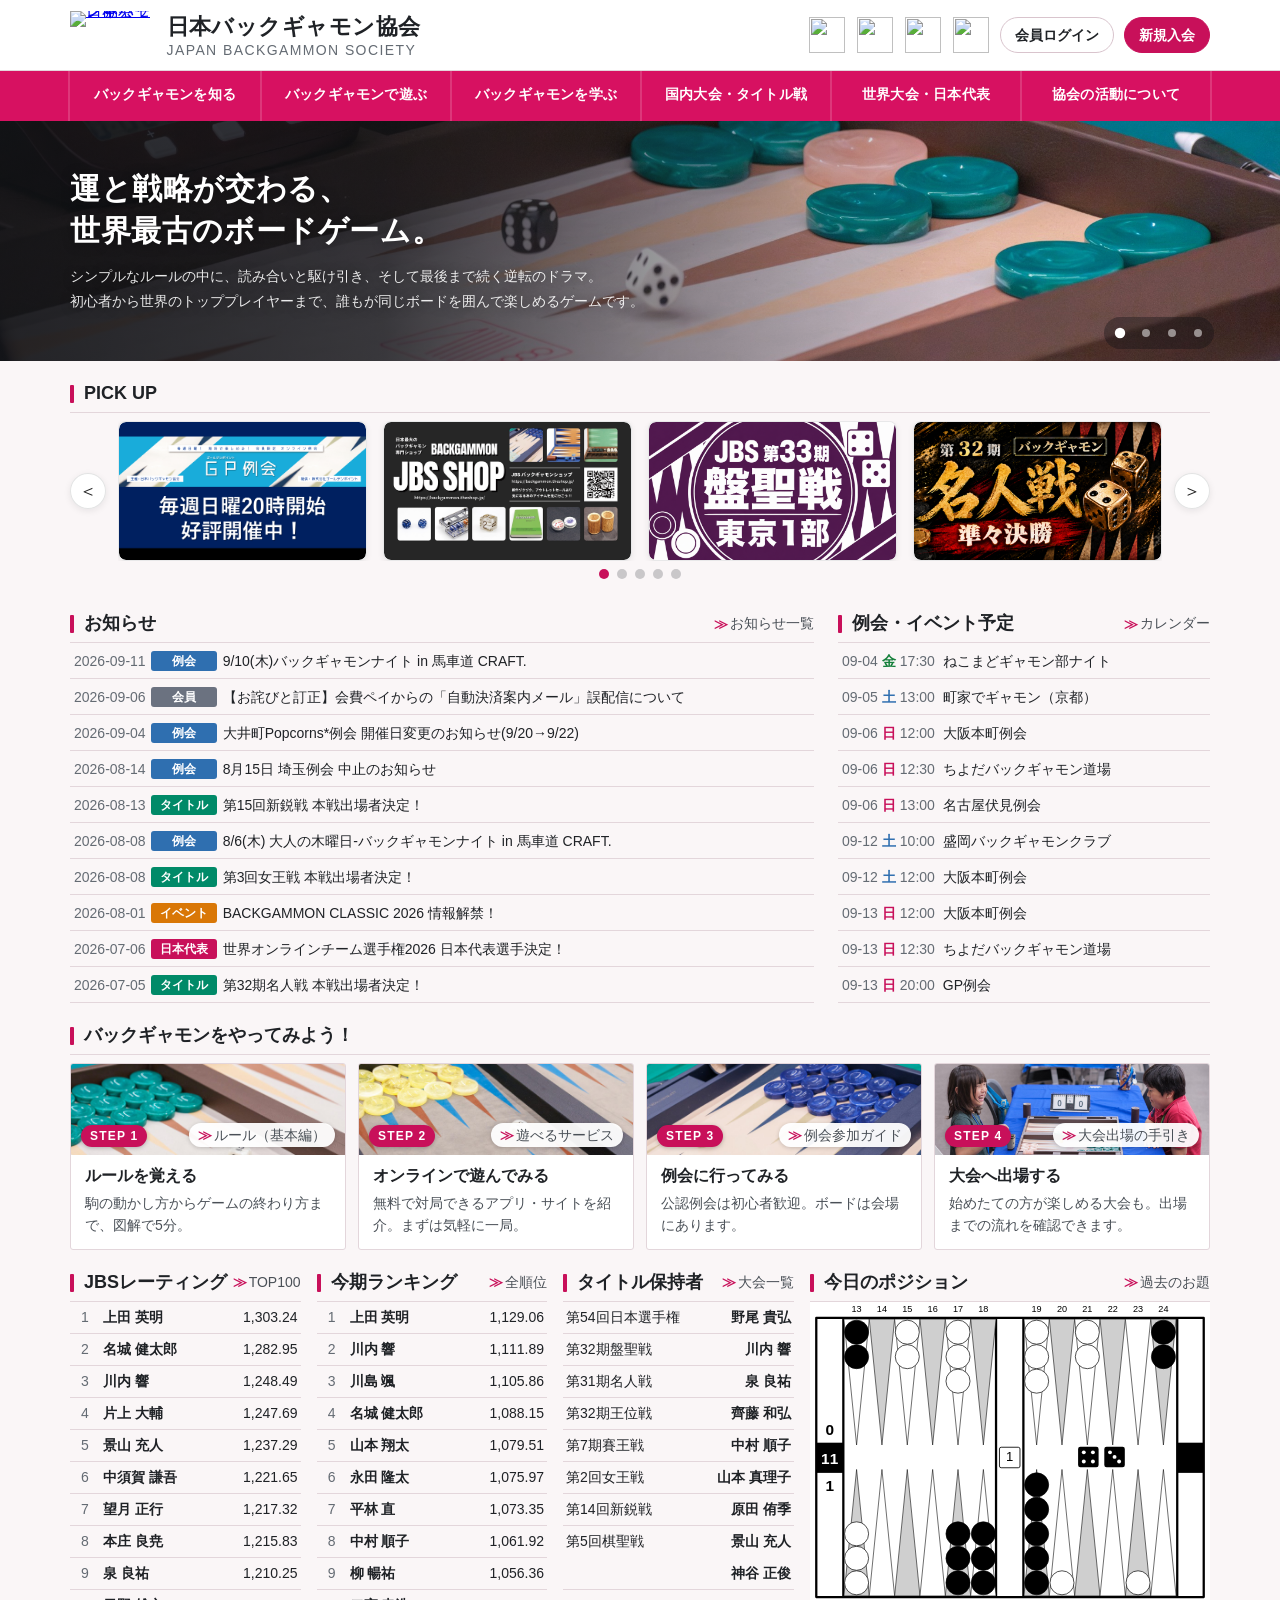
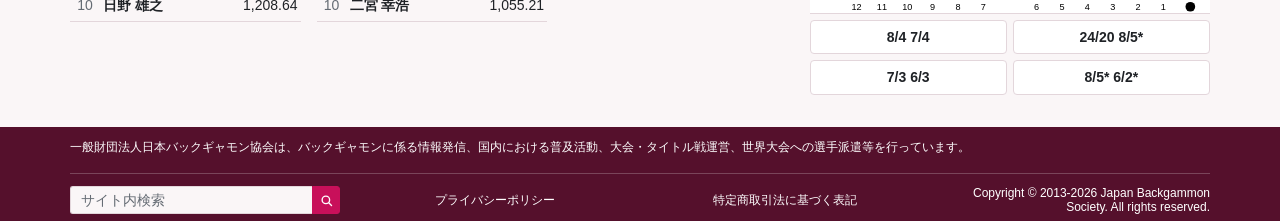
==== commit 7b951f85: "Add files via upload" ====
--- a/yanagi.html
+++ b/yanagi.html
@@ -8,10 +8,10 @@
 <meta http-equiv="Pragma" content="no-cache">
 <meta http-equiv="Expires" content="0">
 <title>日本バックギャモン協会 | Japan Backgammon Society</title>
-<link rel="stylesheet" href="assets/jbs-header.css?v=80">
-<link rel="stylesheet" href="assets/home.css?v=80">
-<link rel="stylesheet" href="assets/theme-brand.css?v=80">
-<link rel="stylesheet" href="assets/yanagi.css?v=80">
+<link rel="stylesheet" href="assets/jbs-header.css?v=81">
+<link rel="stylesheet" href="assets/home.css?v=81">
+<link rel="stylesheet" href="assets/theme-brand.css?v=81">
+<link rel="stylesheet" href="assets/yanagi.css?v=81">
 <!--
   デザイン確認用の静的モック（コンパクト版・A案。B案 home-mock-brand.html は同じHTML＋theme-brand.css）
   ・お知らせ／イベント予定／レーティングは本番の実データを転記したダミー。
@@ -258,16 +258,16 @@
 <section class="jbs-hero" data-jbs-rotate data-interval="6000" aria-label="メインビジュアル">
   <div class="jbs-hero__slides">
     <figure class="is-active">
-      <img src="img/hero-yanagi-01.jpg?v=80" alt="青いポイントのバックギャモンボードで対局している様子" loading="eager" fetchpriority="high">
+      <img src="img/hero-yanagi-01.jpg?v=81" alt="青いポイントのバックギャモンボードで対局している様子" loading="eager" fetchpriority="high">
     </figure>
     <figure>
-      <img src="img/hero-view2026-1023.jpg?v=80" alt="クロックとスコアボードを使った公式戦の対局" loading="lazy">
+      <img src="img/hero-view2026-1023.jpg?v=81" alt="クロックとスコアボードを使った公式戦の対局" loading="lazy">
     </figure>
     <figure>
-      <img src="img/hero-BGFES2024-0727.jpg?v=80" alt="公認例会でバックギャモンを楽しむ様子" loading="lazy">
+      <img src="img/hero-BGFES2024-0727.jpg?v=81" alt="公認例会でバックギャモンを楽しむ様子" loading="lazy">
     </figure>
     <figure>
-      <img src="img/hero-view2026-3022.jpg?v=80" alt="木製のバックギャモンボードでの対局" loading="lazy">
+      <img src="img/hero-view2026-3022.jpg?v=81" alt="木製のバックギャモンボードでの対局" loading="lazy">
     </figure>
   </div>
   <div class="jbs-hero__scrim"></div>
@@ -310,11 +310,11 @@
       <button class="jbs-vb__nav jbs-vb__nav--prev" type="button" aria-label="前へ">＜</button>
       <div class="jbs-vb__mask">
                 <div class="jbs-vb__track">
-          <a class="jbs-vb__item jbs-vb__item--gp" href="https://backgammon.or.jp/?page_id=70415"><img src="img/banner-gp-reikai.png?v=80" alt="GP例会 毎週日曜20時開始 好評開催中"></a>
-          <a class="jbs-vb__item jbs-vb__item--shop" href="https://backgammon.theshop.jp/" target="_blank" rel="noopener"><img src="img/banner-jbs-shop.png?v=80" alt="JBSバックギャモンショップ"></a>
-          <a class="jbs-vb__item" href="https://backgammon.or.jp/?page_id=68722"><img src="img/banner-03.png?v=80" alt="JBS第33期盤聖戦 東京1部"></a>
-          <a class="jbs-vb__item" href="https://backgammon.or.jp/?page_id=68750"><img src="img/banner-05.png?v=80" alt="第32期名人戦 準々決勝"></a>
-          <a class="jbs-vb__item" href="https://backgammon.or.jp/?page_id=71276"><img src="img/banner-06.png?v=80" alt="バックギャモン世界チーム選手権2026 日本代表決勝"></a>
+          <a class="jbs-vb__item jbs-vb__item--gp" href="https://backgammon.or.jp/?page_id=70415"><img src="img/banner-gp-reikai.png?v=81" alt="GP例会 毎週日曜20時開始 好評開催中"></a>
+          <a class="jbs-vb__item jbs-vb__item--shop" href="https://backgammon.theshop.jp/" target="_blank" rel="noopener"><img src="img/banner-jbs-shop.png?v=81" alt="JBSバックギャモンショップ"></a>
+          <a class="jbs-vb__item" href="https://backgammon.or.jp/?page_id=68722"><img src="img/banner-03.png?v=81" alt="JBS第33期盤聖戦 東京1部"></a>
+          <a class="jbs-vb__item" href="https://backgammon.or.jp/?page_id=68750"><img src="img/banner-05.png?v=81" alt="第32期名人戦 準々決勝"></a>
+          <a class="jbs-vb__item" href="https://backgammon.or.jp/?page_id=71276"><img src="img/banner-06.png?v=81" alt="バックギャモン世界チーム選手権2026 日本代表決勝"></a>
         </div>
       </div>
       <button class="jbs-vb__nav jbs-vb__nav--next" type="button" aria-label="次へ">＞</button>
@@ -376,7 +376,7 @@
       </div>
       <div class="jbs-flow">
         <a class="jbs-flow__item jbs-flow__item--brown" href="https://backgammon.or.jp/?page_id=69051">
-          <div class="jbs-flow__img"><img src="img/step-brown.jpg?v=80" alt="" loading="lazy"><span class="jbs-flow__num">STEP 1</span><span class="jbs-flow__go jbs-flow__go--overlay">ルール（基本編）</span></div>
+          <div class="jbs-flow__img"><img src="img/step-brown.jpg?v=81" alt="" loading="lazy"><span class="jbs-flow__num">STEP 1</span><span class="jbs-flow__go jbs-flow__go--overlay">ルール（基本編）</span></div>
           <div class="jbs-flow__body">
             <h3>ルールを覚える</h3>
             <p>駒の動かし方からゲームの終わり方まで、図解で5分。</p>
@@ -384,7 +384,7 @@
           </div>
         </a>
         <a class="jbs-flow__item jbs-flow__item--black" href="https://backgammon.or.jp/?page_id=67201">
-          <div class="jbs-flow__img"><img src="img/step-black.jpg?v=80" alt="" loading="lazy"><span class="jbs-flow__num">STEP 2</span><span class="jbs-flow__go jbs-flow__go--overlay">遊べるサービス</span></div>
+          <div class="jbs-flow__img"><img src="img/step-black.jpg?v=81" alt="" loading="lazy"><span class="jbs-flow__num">STEP 2</span><span class="jbs-flow__go jbs-flow__go--overlay">遊べるサービス</span></div>
           <div class="jbs-flow__body">
             <h3>オンラインで遊んでみる</h3>
             <p>無料で対局できるアプリ・サイトを紹介。まずは気軽に一局。</p>
@@ -392,7 +392,7 @@
           </div>
         </a>
         <a class="jbs-flow__item jbs-flow__item--blue" href="https://backgammon.or.jp/?page_id=74003">
-          <div class="jbs-flow__img"><img src="img/step-blue.jpg?v=80" alt="" loading="lazy"><span class="jbs-flow__num">STEP 3</span><span class="jbs-flow__go jbs-flow__go--overlay">例会参加ガイド</span></div>
+          <div class="jbs-flow__img"><img src="img/step-blue.jpg?v=81" alt="" loading="lazy"><span class="jbs-flow__num">STEP 3</span><span class="jbs-flow__go jbs-flow__go--overlay">例会参加ガイド</span></div>
           <div class="jbs-flow__body">
             <h3>例会に行ってみる</h3>
             <p>公認例会は初心者歓迎。ボードは会場にあります。</p>
@@ -400,7 +400,7 @@
           </div>
         </a>
         <a class="jbs-flow__item jbs-flow__item--tournament" href="https://backgammon.or.jp/?page_id=70294">
-          <div class="jbs-flow__img"><img src="img/hero-BGFES2024-0727.jpg?v=80" alt="" loading="lazy"><span class="jbs-flow__num">STEP 4</span><span class="jbs-flow__go jbs-flow__go--overlay">大会出場の手引き</span></div>
+          <div class="jbs-flow__img"><img src="img/hero-BGFES2024-0727.jpg?v=81" alt="" loading="lazy"><span class="jbs-flow__num">STEP 4</span><span class="jbs-flow__go jbs-flow__go--overlay">大会出場の手引き</span></div>
           <div class="jbs-flow__body">
             <h3>大会へ出場する</h3>
             <p>始めたての方が楽しめる大会も。出場までの流れを確認できます。</p>
@@ -475,7 +475,7 @@
         <a class="jbs-more jbs-more--position-history" href="https://backgammon.or.jp/?page_id=2306">過去のお題</a>
       </div>
       <figure class="jbs-position">
-        <img src="img/POS-E57B3FB8ED07.svg?v=80" alt="今日のバックギャモンポジション" loading="lazy">
+        <img src="img/POS-E57B3FB8ED07.svg?v=81" alt="今日のバックギャモンポジション" loading="lazy">
       </figure>
       <div class="jbs-position__choices" aria-label="選択肢">
         <button type="button">8/4 7/4</button>
@@ -510,7 +510,7 @@
   </div>
 </footer>
 
-<script src="assets/jbs.js?v=80"></script>
+<script src="assets/jbs.js?v=81"></script>
 
 <script>
 (function(){
--- a/assets/yanagi.css
+++ b/assets/yanagi.css
@@ -3049,3 +3049,62 @@
     border-top:1px solid rgba(255,255,255,.22) !important;
   }
 }
+
+
+/* ==========================================================================
+   v81: フッター整列 / 今日のポジション選択肢太字
+   ========================================================================== */
+
+/* 今日のポジション：PC/SP共通で選択肢を太字 */
+.jbs-position__choices button{
+  font-weight:700 !important;
+}
+
+/* PC：2行目の4要素を均等配置 */
+@media (min-width:901px){
+  .jbs-ft--compact .jbs-ft__row--utility{
+    display:grid !important;
+    grid-template-columns:repeat(4,minmax(0,1fr)) !important;
+    gap:20px !important;
+    align-items:center !important;
+  }
+
+  .jbs-ft--compact .jbs-ft__search{
+    width:100% !important;
+    min-width:0 !important;
+    margin:0 !important;
+  }
+
+  .jbs-ft--compact .jbs-ft__search form{
+    width:100% !important;
+  }
+
+  .jbs-ft--compact .jbs-ft__row--utility > a{
+    margin:0 !important;
+    text-align:center !important;
+    white-space:normal !important;
+  }
+
+  .jbs-ft--compact .jbs-ft__copy{
+    width:auto !important;
+    margin:0 !important;
+    text-align:right !important;
+    white-space:normal !important;
+  }
+}
+
+/* SP：2リンクは左右均等、コピーライトは中央 */
+@media (max-width:600px){
+  .jbs-ft--compact .jbs-ft__row--utility{
+    grid-template-columns:1fr 1fr !important;
+  }
+
+  .jbs-ft--compact .jbs-ft__row--utility > a{
+    width:100% !important;
+    text-align:center !important;
+  }
+
+  .jbs-ft--compact .jbs-ft__copy{
+    text-align:center !important;
+  }
+}
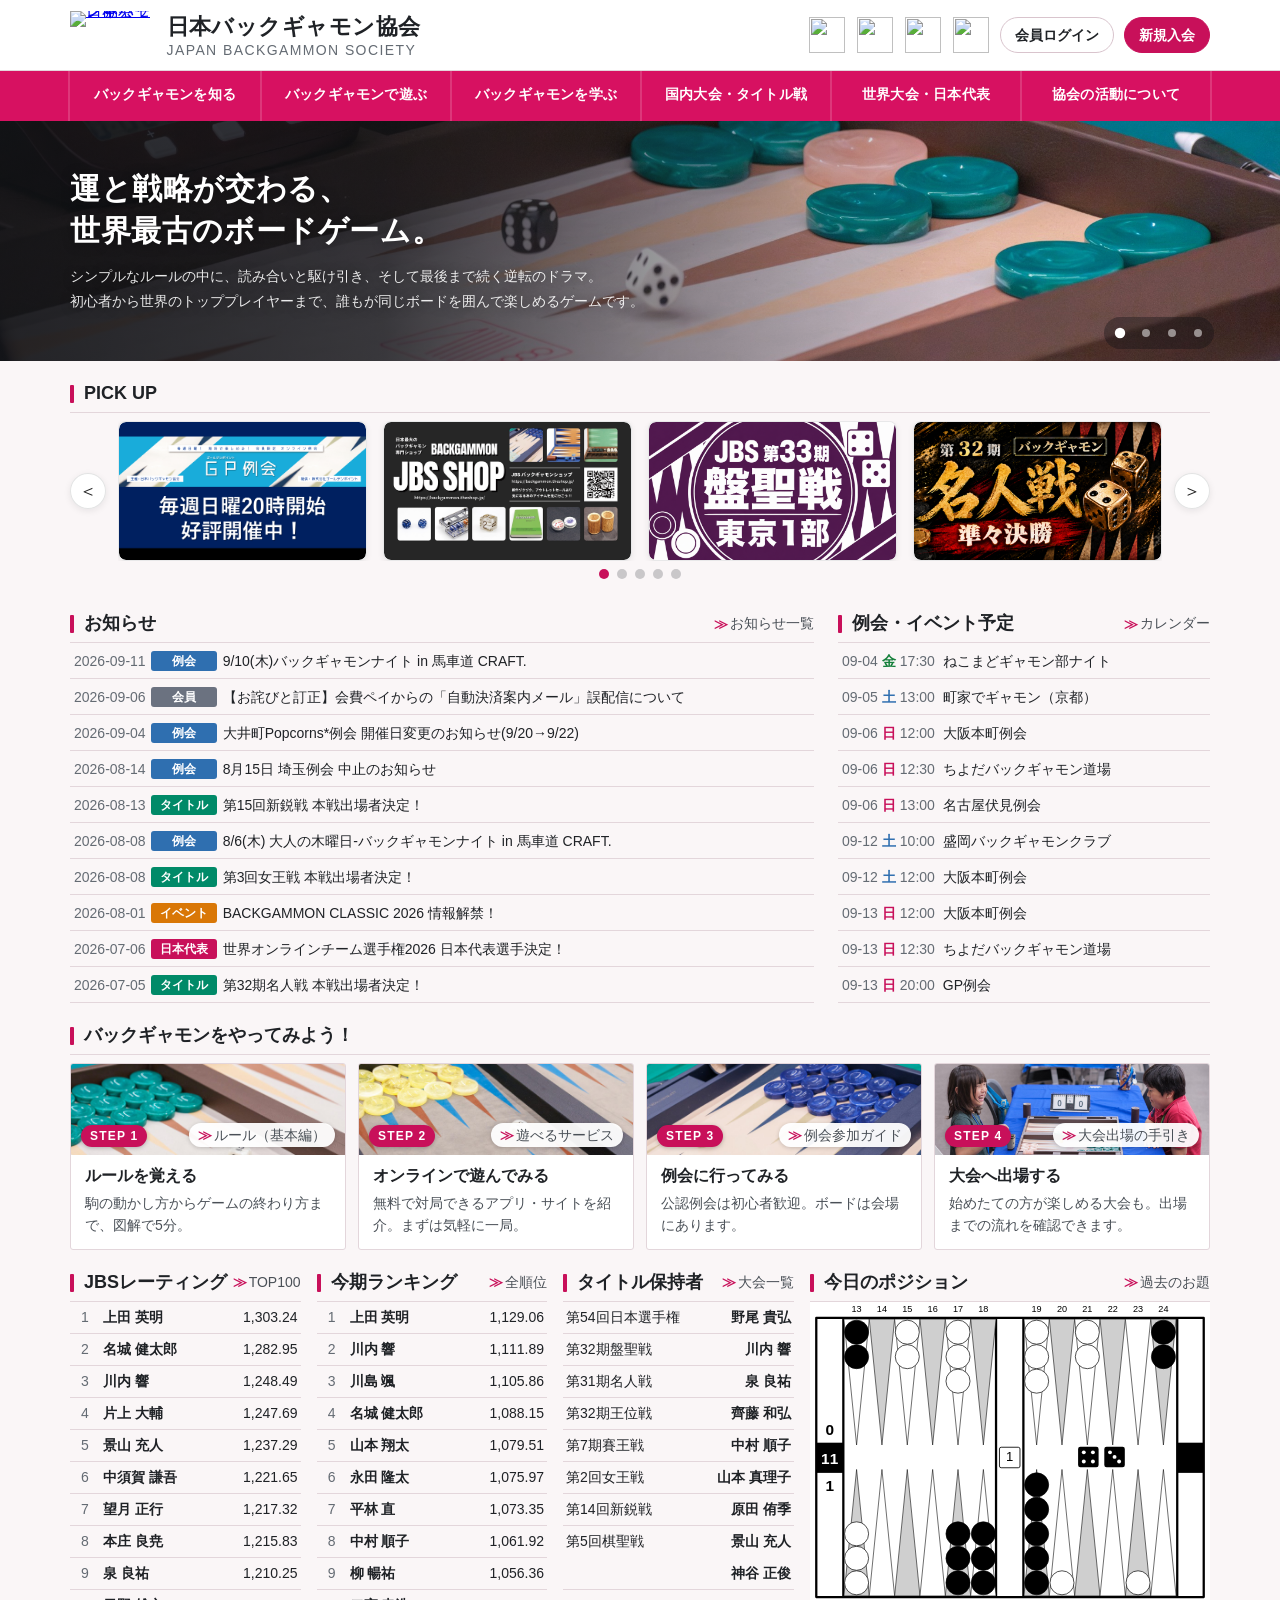
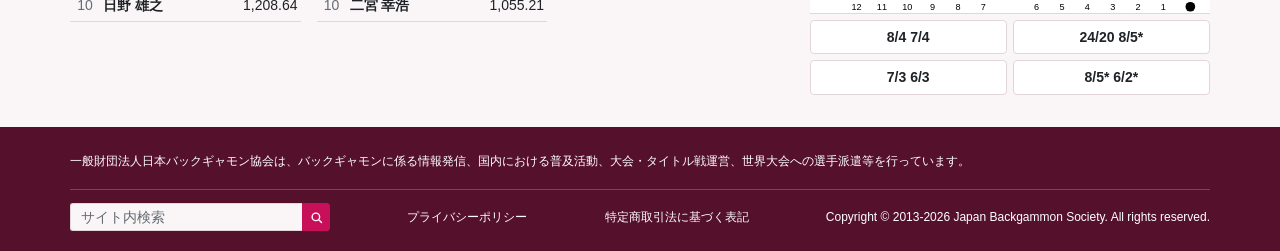
==== commit afa5bb4b: "Add files via upload" ====
--- a/yanagi.html
+++ b/yanagi.html
@@ -8,10 +8,10 @@
 <meta http-equiv="Pragma" content="no-cache">
 <meta http-equiv="Expires" content="0">
 <title>日本バックギャモン協会 | Japan Backgammon Society</title>
-<link rel="stylesheet" href="assets/jbs-header.css?v=81">
-<link rel="stylesheet" href="assets/home.css?v=81">
-<link rel="stylesheet" href="assets/theme-brand.css?v=81">
-<link rel="stylesheet" href="assets/yanagi.css?v=81">
+<link rel="stylesheet" href="assets/jbs-header.css?v=82">
+<link rel="stylesheet" href="assets/home.css?v=82">
+<link rel="stylesheet" href="assets/theme-brand.css?v=82">
+<link rel="stylesheet" href="assets/yanagi.css?v=82">
 <!--
   デザイン確認用の静的モック（コンパクト版・A案。B案 home-mock-brand.html は同じHTML＋theme-brand.css）
   ・お知らせ／イベント予定／レーティングは本番の実データを転記したダミー。
@@ -258,16 +258,16 @@
 <section class="jbs-hero" data-jbs-rotate data-interval="6000" aria-label="メインビジュアル">
   <div class="jbs-hero__slides">
     <figure class="is-active">
-      <img src="img/hero-yanagi-01.jpg?v=81" alt="青いポイントのバックギャモンボードで対局している様子" loading="eager" fetchpriority="high">
+      <img src="img/hero-yanagi-01.jpg?v=82" alt="青いポイントのバックギャモンボードで対局している様子" loading="eager" fetchpriority="high">
     </figure>
     <figure>
-      <img src="img/hero-view2026-1023.jpg?v=81" alt="クロックとスコアボードを使った公式戦の対局" loading="lazy">
+      <img src="img/hero-view2026-1023.jpg?v=82" alt="クロックとスコアボードを使った公式戦の対局" loading="lazy">
     </figure>
     <figure>
-      <img src="img/hero-BGFES2024-0727.jpg?v=81" alt="公認例会でバックギャモンを楽しむ様子" loading="lazy">
+      <img src="img/hero-BGFES2024-0727.jpg?v=82" alt="公認例会でバックギャモンを楽しむ様子" loading="lazy">
     </figure>
     <figure>
-      <img src="img/hero-view2026-3022.jpg?v=81" alt="木製のバックギャモンボードでの対局" loading="lazy">
+      <img src="img/hero-view2026-3022.jpg?v=82" alt="木製のバックギャモンボードでの対局" loading="lazy">
     </figure>
   </div>
   <div class="jbs-hero__scrim"></div>
@@ -310,11 +310,11 @@
       <button class="jbs-vb__nav jbs-vb__nav--prev" type="button" aria-label="前へ">＜</button>
       <div class="jbs-vb__mask">
                 <div class="jbs-vb__track">
-          <a class="jbs-vb__item jbs-vb__item--gp" href="https://backgammon.or.jp/?page_id=70415"><img src="img/banner-gp-reikai.png?v=81" alt="GP例会 毎週日曜20時開始 好評開催中"></a>
-          <a class="jbs-vb__item jbs-vb__item--shop" href="https://backgammon.theshop.jp/" target="_blank" rel="noopener"><img src="img/banner-jbs-shop.png?v=81" alt="JBSバックギャモンショップ"></a>
-          <a class="jbs-vb__item" href="https://backgammon.or.jp/?page_id=68722"><img src="img/banner-03.png?v=81" alt="JBS第33期盤聖戦 東京1部"></a>
-          <a class="jbs-vb__item" href="https://backgammon.or.jp/?page_id=68750"><img src="img/banner-05.png?v=81" alt="第32期名人戦 準々決勝"></a>
-          <a class="jbs-vb__item" href="https://backgammon.or.jp/?page_id=71276"><img src="img/banner-06.png?v=81" alt="バックギャモン世界チーム選手権2026 日本代表決勝"></a>
+          <a class="jbs-vb__item jbs-vb__item--gp" href="https://backgammon.or.jp/?page_id=70415"><img src="img/banner-gp-reikai.png?v=82" alt="GP例会 毎週日曜20時開始 好評開催中"></a>
+          <a class="jbs-vb__item jbs-vb__item--shop" href="https://backgammon.theshop.jp/" target="_blank" rel="noopener"><img src="img/banner-jbs-shop.png?v=82" alt="JBSバックギャモンショップ"></a>
+          <a class="jbs-vb__item" href="https://backgammon.or.jp/?page_id=68722"><img src="img/banner-03.png?v=82" alt="JBS第33期盤聖戦 東京1部"></a>
+          <a class="jbs-vb__item" href="https://backgammon.or.jp/?page_id=68750"><img src="img/banner-05.png?v=82" alt="第32期名人戦 準々決勝"></a>
+          <a class="jbs-vb__item" href="https://backgammon.or.jp/?page_id=71276"><img src="img/banner-06.png?v=82" alt="バックギャモン世界チーム選手権2026 日本代表決勝"></a>
         </div>
       </div>
       <button class="jbs-vb__nav jbs-vb__nav--next" type="button" aria-label="次へ">＞</button>
@@ -376,7 +376,7 @@
       </div>
       <div class="jbs-flow">
         <a class="jbs-flow__item jbs-flow__item--brown" href="https://backgammon.or.jp/?page_id=69051">
-          <div class="jbs-flow__img"><img src="img/step-brown.jpg?v=81" alt="" loading="lazy"><span class="jbs-flow__num">STEP 1</span><span class="jbs-flow__go jbs-flow__go--overlay">ルール（基本編）</span></div>
+          <div class="jbs-flow__img"><img src="img/step-brown.jpg?v=82" alt="" loading="lazy"><span class="jbs-flow__num">STEP 1</span><span class="jbs-flow__go jbs-flow__go--overlay">ルール（基本編）</span></div>
           <div class="jbs-flow__body">
             <h3>ルールを覚える</h3>
             <p>駒の動かし方からゲームの終わり方まで、図解で5分。</p>
@@ -384,7 +384,7 @@
           </div>
         </a>
         <a class="jbs-flow__item jbs-flow__item--black" href="https://backgammon.or.jp/?page_id=67201">
-          <div class="jbs-flow__img"><img src="img/step-black.jpg?v=81" alt="" loading="lazy"><span class="jbs-flow__num">STEP 2</span><span class="jbs-flow__go jbs-flow__go--overlay">遊べるサービス</span></div>
+          <div class="jbs-flow__img"><img src="img/step-black.jpg?v=82" alt="" loading="lazy"><span class="jbs-flow__num">STEP 2</span><span class="jbs-flow__go jbs-flow__go--overlay">遊べるサービス</span></div>
           <div class="jbs-flow__body">
             <h3>オンラインで遊んでみる</h3>
             <p>無料で対局できるアプリ・サイトを紹介。まずは気軽に一局。</p>
@@ -392,7 +392,7 @@
           </div>
         </a>
         <a class="jbs-flow__item jbs-flow__item--blue" href="https://backgammon.or.jp/?page_id=74003">
-          <div class="jbs-flow__img"><img src="img/step-blue.jpg?v=81" alt="" loading="lazy"><span class="jbs-flow__num">STEP 3</span><span class="jbs-flow__go jbs-flow__go--overlay">例会参加ガイド</span></div>
+          <div class="jbs-flow__img"><img src="img/step-blue.jpg?v=82" alt="" loading="lazy"><span class="jbs-flow__num">STEP 3</span><span class="jbs-flow__go jbs-flow__go--overlay">例会参加ガイド</span></div>
           <div class="jbs-flow__body">
             <h3>例会に行ってみる</h3>
             <p>公認例会は初心者歓迎。ボードは会場にあります。</p>
@@ -400,7 +400,7 @@
           </div>
         </a>
         <a class="jbs-flow__item jbs-flow__item--tournament" href="https://backgammon.or.jp/?page_id=70294">
-          <div class="jbs-flow__img"><img src="img/hero-BGFES2024-0727.jpg?v=81" alt="" loading="lazy"><span class="jbs-flow__num">STEP 4</span><span class="jbs-flow__go jbs-flow__go--overlay">大会出場の手引き</span></div>
+          <div class="jbs-flow__img"><img src="img/hero-BGFES2024-0727.jpg?v=82" alt="" loading="lazy"><span class="jbs-flow__num">STEP 4</span><span class="jbs-flow__go jbs-flow__go--overlay">大会出場の手引き</span></div>
           <div class="jbs-flow__body">
             <h3>大会へ出場する</h3>
             <p>始めたての方が楽しめる大会も。出場までの流れを確認できます。</p>
@@ -475,7 +475,7 @@
         <a class="jbs-more jbs-more--position-history" href="https://backgammon.or.jp/?page_id=2306">過去のお題</a>
       </div>
       <figure class="jbs-position">
-        <img src="img/POS-E57B3FB8ED07.svg?v=81" alt="今日のバックギャモンポジション" loading="lazy">
+        <img src="img/POS-E57B3FB8ED07.svg?v=82" alt="今日のバックギャモンポジション" loading="lazy">
       </figure>
       <div class="jbs-position__choices" aria-label="選択肢">
         <button type="button">8/4 7/4</button>
@@ -510,7 +510,7 @@
   </div>
 </footer>
 
-<script src="assets/jbs.js?v=81"></script>
+<script src="assets/jbs.js?v=82"></script>
 
 <script>
 (function(){
--- a/assets/yanagi.css
+++ b/assets/yanagi.css
@@ -3108,3 +3108,61 @@
     text-align:center !important;
   }
 }
+
+
+/* ==========================================================================
+   v82: PCフッター2行目を等間隔配置 / 1・2行目の高さ統一
+   ========================================================================== */
+@media (min-width:901px){
+
+  /* 1行目・2行目のエリア高を統一 */
+  .jbs-ft--compact .jbs-ft__row--desc,
+  .jbs-ft--compact .jbs-ft__row--utility{
+    height:56px !important;
+    min-height:56px !important;
+    box-sizing:border-box !important;
+  }
+
+  .jbs-ft--compact .jbs-ft__row--desc{
+    padding:0 !important;
+  }
+
+  /* 4要素を4等分ではなく、要素間の空きを均等にする */
+  .jbs-ft--compact .jbs-ft__row--utility{
+    display:flex !important;
+    grid-template-columns:none !important;
+    justify-content:space-between !important;
+    align-items:center !important;
+    gap:0 !important;
+    margin-top:0 !important;
+    padding:0 !important;
+    border-top:1px solid rgba(255,255,255,.22) !important;
+  }
+
+  .jbs-ft--compact .jbs-ft__search{
+    flex:0 0 260px !important;
+    width:260px !important;
+    min-width:260px !important;
+    margin:0 !important;
+  }
+
+  .jbs-ft--compact .jbs-ft__search form{
+    width:100% !important;
+  }
+
+  .jbs-ft--compact .jbs-ft__row--utility > a{
+    flex:0 0 auto !important;
+    width:auto !important;
+    margin:0 !important;
+    text-align:left !important;
+    white-space:nowrap !important;
+  }
+
+  .jbs-ft--compact .jbs-ft__copy{
+    flex:0 0 auto !important;
+    width:auto !important;
+    margin:0 !important;
+    text-align:left !important;
+    white-space:nowrap !important;
+  }
+}
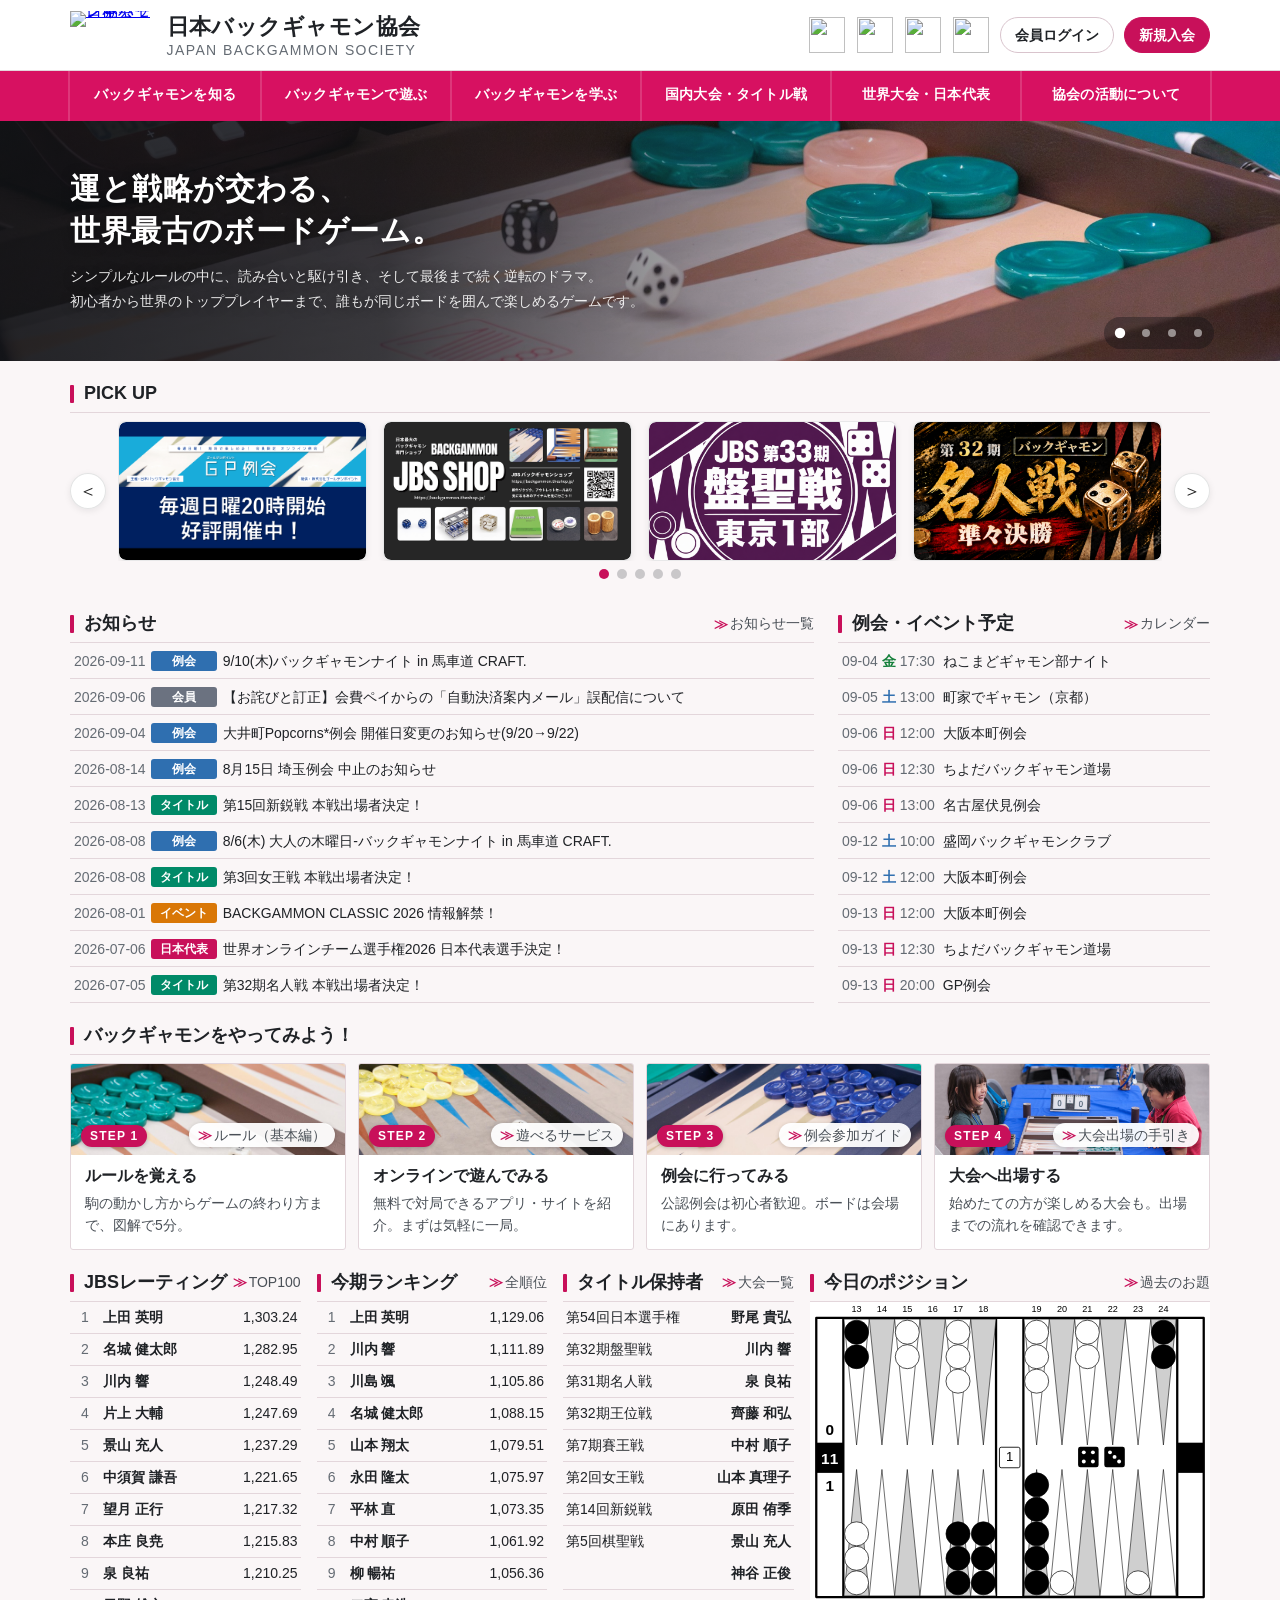
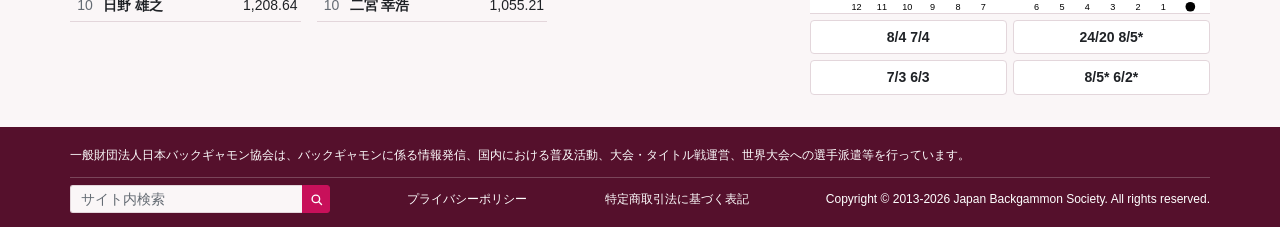
==== commit 52b85b1e: "Add files via upload" ====
--- a/yanagi.html
+++ b/yanagi.html
@@ -8,10 +8,10 @@
 <meta http-equiv="Pragma" content="no-cache">
 <meta http-equiv="Expires" content="0">
 <title>日本バックギャモン協会 | Japan Backgammon Society</title>
-<link rel="stylesheet" href="assets/jbs-header.css?v=82">
-<link rel="stylesheet" href="assets/home.css?v=82">
-<link rel="stylesheet" href="assets/theme-brand.css?v=82">
-<link rel="stylesheet" href="assets/yanagi.css?v=82">
+<link rel="stylesheet" href="assets/jbs-header.css?v=83">
+<link rel="stylesheet" href="assets/home.css?v=83">
+<link rel="stylesheet" href="assets/theme-brand.css?v=83">
+<link rel="stylesheet" href="assets/yanagi.css?v=83">
 <!--
   デザイン確認用の静的モック（コンパクト版・A案。B案 home-mock-brand.html は同じHTML＋theme-brand.css）
   ・お知らせ／イベント予定／レーティングは本番の実データを転記したダミー。
@@ -258,16 +258,16 @@
 <section class="jbs-hero" data-jbs-rotate data-interval="6000" aria-label="メインビジュアル">
   <div class="jbs-hero__slides">
     <figure class="is-active">
-      <img src="img/hero-yanagi-01.jpg?v=82" alt="青いポイントのバックギャモンボードで対局している様子" loading="eager" fetchpriority="high">
+      <img src="img/hero-yanagi-01.jpg?v=83" alt="青いポイントのバックギャモンボードで対局している様子" loading="eager" fetchpriority="high">
     </figure>
     <figure>
-      <img src="img/hero-view2026-1023.jpg?v=82" alt="クロックとスコアボードを使った公式戦の対局" loading="lazy">
+      <img src="img/hero-view2026-1023.jpg?v=83" alt="クロックとスコアボードを使った公式戦の対局" loading="lazy">
     </figure>
     <figure>
-      <img src="img/hero-BGFES2024-0727.jpg?v=82" alt="公認例会でバックギャモンを楽しむ様子" loading="lazy">
+      <img src="img/hero-BGFES2024-0727.jpg?v=83" alt="公認例会でバックギャモンを楽しむ様子" loading="lazy">
     </figure>
     <figure>
-      <img src="img/hero-view2026-3022.jpg?v=82" alt="木製のバックギャモンボードでの対局" loading="lazy">
+      <img src="img/hero-view2026-3022.jpg?v=83" alt="木製のバックギャモンボードでの対局" loading="lazy">
     </figure>
   </div>
   <div class="jbs-hero__scrim"></div>
@@ -310,11 +310,11 @@
       <button class="jbs-vb__nav jbs-vb__nav--prev" type="button" aria-label="前へ">＜</button>
       <div class="jbs-vb__mask">
                 <div class="jbs-vb__track">
-          <a class="jbs-vb__item jbs-vb__item--gp" href="https://backgammon.or.jp/?page_id=70415"><img src="img/banner-gp-reikai.png?v=82" alt="GP例会 毎週日曜20時開始 好評開催中"></a>
-          <a class="jbs-vb__item jbs-vb__item--shop" href="https://backgammon.theshop.jp/" target="_blank" rel="noopener"><img src="img/banner-jbs-shop.png?v=82" alt="JBSバックギャモンショップ"></a>
-          <a class="jbs-vb__item" href="https://backgammon.or.jp/?page_id=68722"><img src="img/banner-03.png?v=82" alt="JBS第33期盤聖戦 東京1部"></a>
-          <a class="jbs-vb__item" href="https://backgammon.or.jp/?page_id=68750"><img src="img/banner-05.png?v=82" alt="第32期名人戦 準々決勝"></a>
-          <a class="jbs-vb__item" href="https://backgammon.or.jp/?page_id=71276"><img src="img/banner-06.png?v=82" alt="バックギャモン世界チーム選手権2026 日本代表決勝"></a>
+          <a class="jbs-vb__item jbs-vb__item--gp" href="https://backgammon.or.jp/?page_id=70415"><img src="img/banner-gp-reikai.png?v=83" alt="GP例会 毎週日曜20時開始 好評開催中"></a>
+          <a class="jbs-vb__item jbs-vb__item--shop" href="https://backgammon.theshop.jp/" target="_blank" rel="noopener"><img src="img/banner-jbs-shop.png?v=83" alt="JBSバックギャモンショップ"></a>
+          <a class="jbs-vb__item" href="https://backgammon.or.jp/?page_id=68722"><img src="img/banner-03.png?v=83" alt="JBS第33期盤聖戦 東京1部"></a>
+          <a class="jbs-vb__item" href="https://backgammon.or.jp/?page_id=68750"><img src="img/banner-05.png?v=83" alt="第32期名人戦 準々決勝"></a>
+          <a class="jbs-vb__item" href="https://backgammon.or.jp/?page_id=71276"><img src="img/banner-06.png?v=83" alt="バックギャモン世界チーム選手権2026 日本代表決勝"></a>
         </div>
       </div>
       <button class="jbs-vb__nav jbs-vb__nav--next" type="button" aria-label="次へ">＞</button>
@@ -376,7 +376,7 @@
       </div>
       <div class="jbs-flow">
         <a class="jbs-flow__item jbs-flow__item--brown" href="https://backgammon.or.jp/?page_id=69051">
-          <div class="jbs-flow__img"><img src="img/step-brown.jpg?v=82" alt="" loading="lazy"><span class="jbs-flow__num">STEP 1</span><span class="jbs-flow__go jbs-flow__go--overlay">ルール（基本編）</span></div>
+          <div class="jbs-flow__img"><img src="img/step-brown.jpg?v=83" alt="" loading="lazy"><span class="jbs-flow__num">STEP 1</span><span class="jbs-flow__go jbs-flow__go--overlay">ルール（基本編）</span></div>
           <div class="jbs-flow__body">
             <h3>ルールを覚える</h3>
             <p>駒の動かし方からゲームの終わり方まで、図解で5分。</p>
@@ -384,7 +384,7 @@
           </div>
         </a>
         <a class="jbs-flow__item jbs-flow__item--black" href="https://backgammon.or.jp/?page_id=67201">
-          <div class="jbs-flow__img"><img src="img/step-black.jpg?v=82" alt="" loading="lazy"><span class="jbs-flow__num">STEP 2</span><span class="jbs-flow__go jbs-flow__go--overlay">遊べるサービス</span></div>
+          <div class="jbs-flow__img"><img src="img/step-black.jpg?v=83" alt="" loading="lazy"><span class="jbs-flow__num">STEP 2</span><span class="jbs-flow__go jbs-flow__go--overlay">遊べるサービス</span></div>
           <div class="jbs-flow__body">
             <h3>オンラインで遊んでみる</h3>
             <p>無料で対局できるアプリ・サイトを紹介。まずは気軽に一局。</p>
@@ -392,7 +392,7 @@
           </div>
         </a>
         <a class="jbs-flow__item jbs-flow__item--blue" href="https://backgammon.or.jp/?page_id=74003">
-          <div class="jbs-flow__img"><img src="img/step-blue.jpg?v=82" alt="" loading="lazy"><span class="jbs-flow__num">STEP 3</span><span class="jbs-flow__go jbs-flow__go--overlay">例会参加ガイド</span></div>
+          <div class="jbs-flow__img"><img src="img/step-blue.jpg?v=83" alt="" loading="lazy"><span class="jbs-flow__num">STEP 3</span><span class="jbs-flow__go jbs-flow__go--overlay">例会参加ガイド</span></div>
           <div class="jbs-flow__body">
             <h3>例会に行ってみる</h3>
             <p>公認例会は初心者歓迎。ボードは会場にあります。</p>
@@ -400,7 +400,7 @@
           </div>
         </a>
         <a class="jbs-flow__item jbs-flow__item--tournament" href="https://backgammon.or.jp/?page_id=70294">
-          <div class="jbs-flow__img"><img src="img/hero-BGFES2024-0727.jpg?v=82" alt="" loading="lazy"><span class="jbs-flow__num">STEP 4</span><span class="jbs-flow__go jbs-flow__go--overlay">大会出場の手引き</span></div>
+          <div class="jbs-flow__img"><img src="img/hero-BGFES2024-0727.jpg?v=83" alt="" loading="lazy"><span class="jbs-flow__num">STEP 4</span><span class="jbs-flow__go jbs-flow__go--overlay">大会出場の手引き</span></div>
           <div class="jbs-flow__body">
             <h3>大会へ出場する</h3>
             <p>始めたての方が楽しめる大会も。出場までの流れを確認できます。</p>
@@ -475,7 +475,7 @@
         <a class="jbs-more jbs-more--position-history" href="https://backgammon.or.jp/?page_id=2306">過去のお題</a>
       </div>
       <figure class="jbs-position">
-        <img src="img/POS-E57B3FB8ED07.svg?v=82" alt="今日のバックギャモンポジション" loading="lazy">
+        <img src="img/POS-E57B3FB8ED07.svg?v=83" alt="今日のバックギャモンポジション" loading="lazy">
       </figure>
       <div class="jbs-position__choices" aria-label="選択肢">
         <button type="button">8/4 7/4</button>
@@ -510,7 +510,7 @@
   </div>
 </footer>
 
-<script src="assets/jbs.js?v=82"></script>
+<script src="assets/jbs.js?v=83"></script>
 
 <script>
 (function(){
--- a/assets/yanagi.css
+++ b/assets/yanagi.css
@@ -3166,3 +3166,15 @@
     white-space:nowrap !important;
   }
 }
+
+
+/* ==========================================================================
+   v83: PCフッター高さをコンパクト化
+   ========================================================================== */
+@media (min-width:901px){
+  .jbs-ft--compact .jbs-ft__row--desc,
+  .jbs-ft--compact .jbs-ft__row--utility{
+    height:44px !important;
+    min-height:44px !important;
+  }
+}
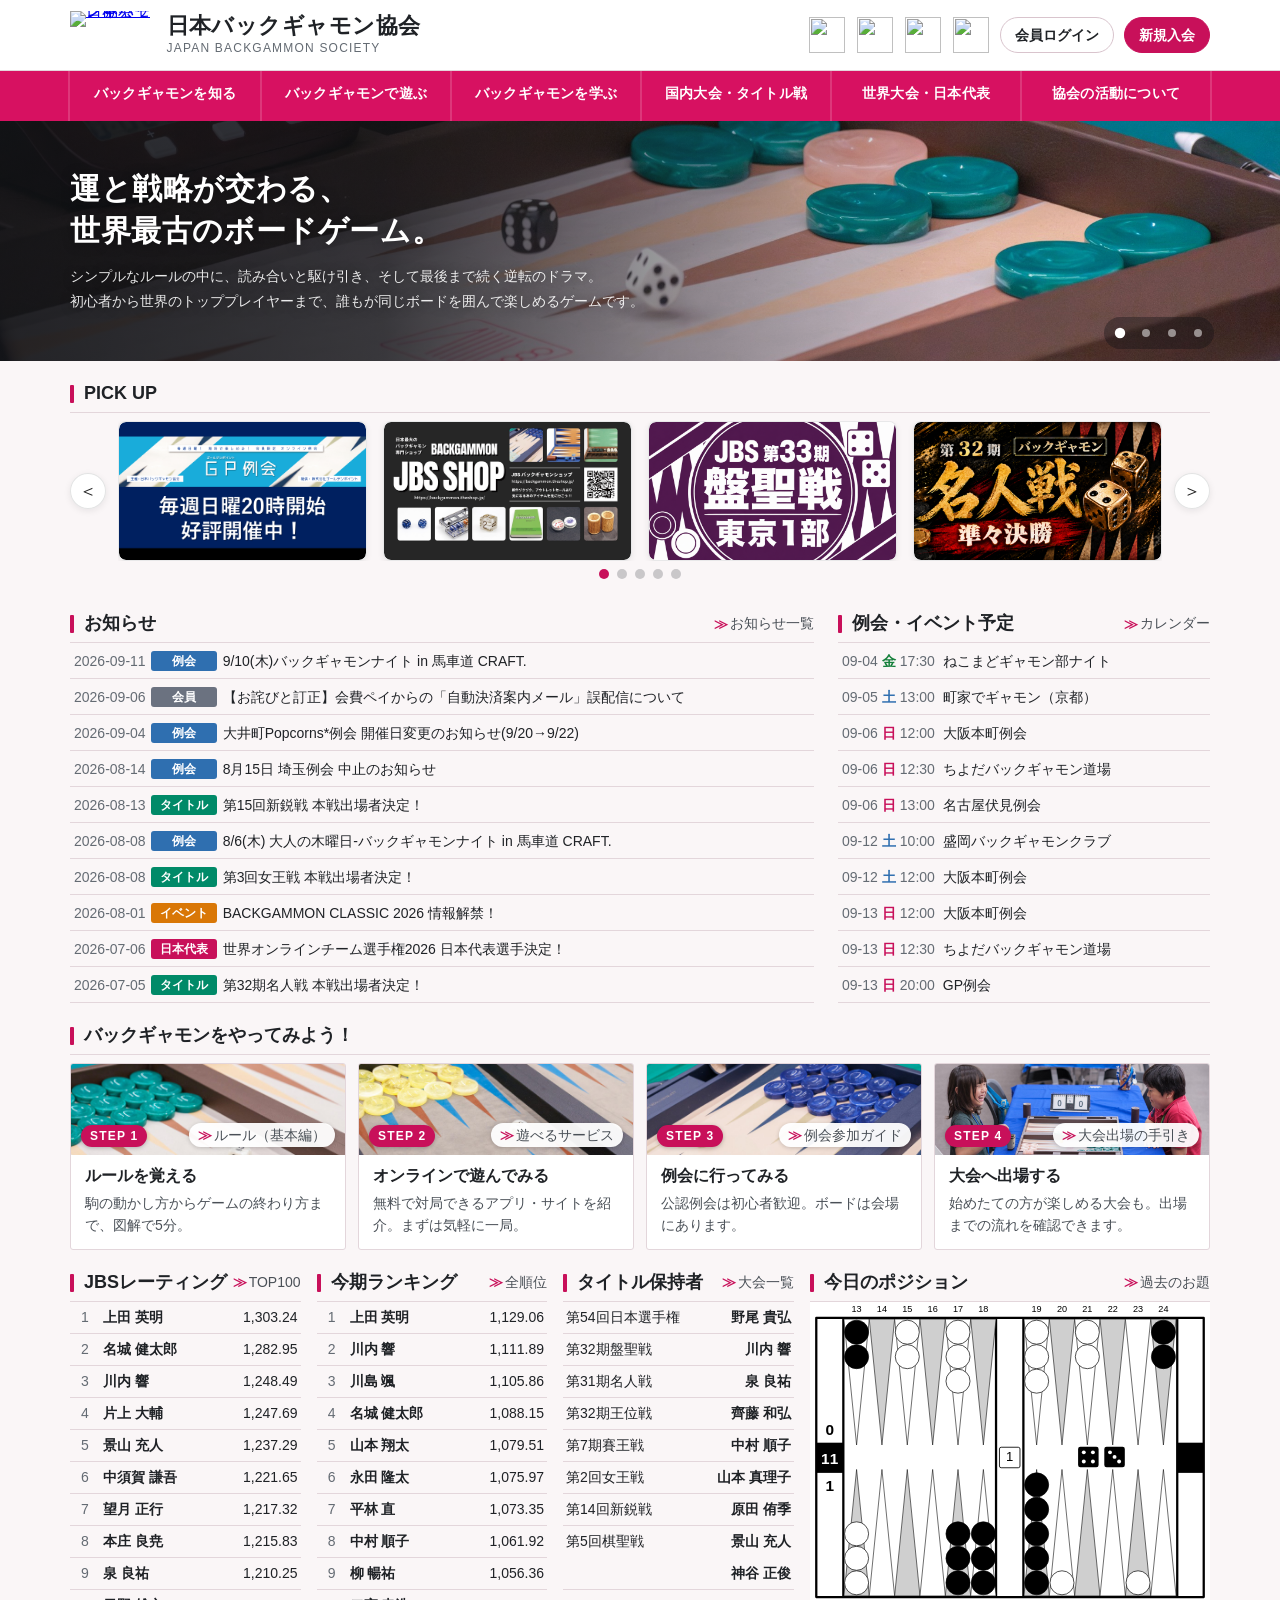
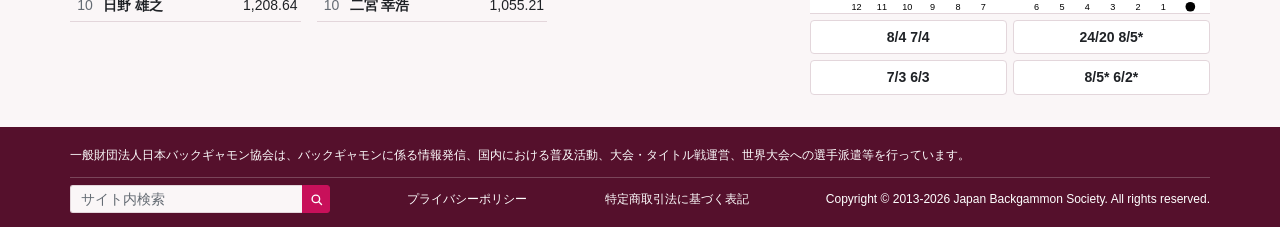
==== commit 3c3a595c: "Add files via upload" ====
--- a/yanagi.html
+++ b/yanagi.html
@@ -8,10 +8,10 @@
 <meta http-equiv="Pragma" content="no-cache">
 <meta http-equiv="Expires" content="0">
 <title>日本バックギャモン協会 | Japan Backgammon Society</title>
-<link rel="stylesheet" href="assets/jbs-header.css?v=83">
-<link rel="stylesheet" href="assets/home.css?v=83">
-<link rel="stylesheet" href="assets/theme-brand.css?v=83">
-<link rel="stylesheet" href="assets/yanagi.css?v=83">
+<link rel="stylesheet" href="assets/jbs-header.css?v=84">
+<link rel="stylesheet" href="assets/home.css?v=84">
+<link rel="stylesheet" href="assets/theme-brand.css?v=84">
+<link rel="stylesheet" href="assets/yanagi.css?v=84">
 <!--
   デザイン確認用の静的モック（コンパクト版・A案。B案 home-mock-brand.html は同じHTML＋theme-brand.css）
   ・お知らせ／イベント予定／レーティングは本番の実データを転記したダミー。
@@ -258,16 +258,16 @@
 <section class="jbs-hero" data-jbs-rotate data-interval="6000" aria-label="メインビジュアル">
   <div class="jbs-hero__slides">
     <figure class="is-active">
-      <img src="img/hero-yanagi-01.jpg?v=83" alt="青いポイントのバックギャモンボードで対局している様子" loading="eager" fetchpriority="high">
+      <img src="img/hero-yanagi-01.jpg?v=84" alt="青いポイントのバックギャモンボードで対局している様子" loading="eager" fetchpriority="high">
     </figure>
     <figure>
-      <img src="img/hero-view2026-1023.jpg?v=83" alt="クロックとスコアボードを使った公式戦の対局" loading="lazy">
+      <img src="img/hero-view2026-1023.jpg?v=84" alt="クロックとスコアボードを使った公式戦の対局" loading="lazy">
     </figure>
     <figure>
-      <img src="img/hero-BGFES2024-0727.jpg?v=83" alt="公認例会でバックギャモンを楽しむ様子" loading="lazy">
+      <img src="img/hero-BGFES2024-0727.jpg?v=84" alt="公認例会でバックギャモンを楽しむ様子" loading="lazy">
     </figure>
     <figure>
-      <img src="img/hero-view2026-3022.jpg?v=83" alt="木製のバックギャモンボードでの対局" loading="lazy">
+      <img src="img/hero-view2026-3022.jpg?v=84" alt="木製のバックギャモンボードでの対局" loading="lazy">
     </figure>
   </div>
   <div class="jbs-hero__scrim"></div>
@@ -310,11 +310,11 @@
       <button class="jbs-vb__nav jbs-vb__nav--prev" type="button" aria-label="前へ">＜</button>
       <div class="jbs-vb__mask">
                 <div class="jbs-vb__track">
-          <a class="jbs-vb__item jbs-vb__item--gp" href="https://backgammon.or.jp/?page_id=70415"><img src="img/banner-gp-reikai.png?v=83" alt="GP例会 毎週日曜20時開始 好評開催中"></a>
-          <a class="jbs-vb__item jbs-vb__item--shop" href="https://backgammon.theshop.jp/" target="_blank" rel="noopener"><img src="img/banner-jbs-shop.png?v=83" alt="JBSバックギャモンショップ"></a>
-          <a class="jbs-vb__item" href="https://backgammon.or.jp/?page_id=68722"><img src="img/banner-03.png?v=83" alt="JBS第33期盤聖戦 東京1部"></a>
-          <a class="jbs-vb__item" href="https://backgammon.or.jp/?page_id=68750"><img src="img/banner-05.png?v=83" alt="第32期名人戦 準々決勝"></a>
-          <a class="jbs-vb__item" href="https://backgammon.or.jp/?page_id=71276"><img src="img/banner-06.png?v=83" alt="バックギャモン世界チーム選手権2026 日本代表決勝"></a>
+          <a class="jbs-vb__item jbs-vb__item--gp" href="https://backgammon.or.jp/?page_id=70415"><img src="img/banner-gp-reikai.png?v=84" alt="GP例会 毎週日曜20時開始 好評開催中"></a>
+          <a class="jbs-vb__item jbs-vb__item--shop" href="https://backgammon.theshop.jp/" target="_blank" rel="noopener"><img src="img/banner-jbs-shop.png?v=84" alt="JBSバックギャモンショップ"></a>
+          <a class="jbs-vb__item" href="https://backgammon.or.jp/?page_id=68722"><img src="img/banner-03.png?v=84" alt="JBS第33期盤聖戦 東京1部"></a>
+          <a class="jbs-vb__item" href="https://backgammon.or.jp/?page_id=68750"><img src="img/banner-05.png?v=84" alt="第32期名人戦 準々決勝"></a>
+          <a class="jbs-vb__item" href="https://backgammon.or.jp/?page_id=71276"><img src="img/banner-06.png?v=84" alt="バックギャモン世界チーム選手権2026 日本代表決勝"></a>
         </div>
       </div>
       <button class="jbs-vb__nav jbs-vb__nav--next" type="button" aria-label="次へ">＞</button>
@@ -376,7 +376,7 @@
       </div>
       <div class="jbs-flow">
         <a class="jbs-flow__item jbs-flow__item--brown" href="https://backgammon.or.jp/?page_id=69051">
-          <div class="jbs-flow__img"><img src="img/step-brown.jpg?v=83" alt="" loading="lazy"><span class="jbs-flow__num">STEP 1</span><span class="jbs-flow__go jbs-flow__go--overlay">ルール（基本編）</span></div>
+          <div class="jbs-flow__img"><img src="img/step-brown.jpg?v=84" alt="" loading="lazy"><span class="jbs-flow__num">STEP 1</span><span class="jbs-flow__go jbs-flow__go--overlay">ルール（基本編）</span></div>
           <div class="jbs-flow__body">
             <h3>ルールを覚える</h3>
             <p>駒の動かし方からゲームの終わり方まで、図解で5分。</p>
@@ -384,7 +384,7 @@
           </div>
         </a>
         <a class="jbs-flow__item jbs-flow__item--black" href="https://backgammon.or.jp/?page_id=67201">
-          <div class="jbs-flow__img"><img src="img/step-black.jpg?v=83" alt="" loading="lazy"><span class="jbs-flow__num">STEP 2</span><span class="jbs-flow__go jbs-flow__go--overlay">遊べるサービス</span></div>
+          <div class="jbs-flow__img"><img src="img/step-black.jpg?v=84" alt="" loading="lazy"><span class="jbs-flow__num">STEP 2</span><span class="jbs-flow__go jbs-flow__go--overlay">遊べるサービス</span></div>
           <div class="jbs-flow__body">
             <h3>オンラインで遊んでみる</h3>
             <p>無料で対局できるアプリ・サイトを紹介。まずは気軽に一局。</p>
@@ -392,7 +392,7 @@
           </div>
         </a>
         <a class="jbs-flow__item jbs-flow__item--blue" href="https://backgammon.or.jp/?page_id=74003">
-          <div class="jbs-flow__img"><img src="img/step-blue.jpg?v=83" alt="" loading="lazy"><span class="jbs-flow__num">STEP 3</span><span class="jbs-flow__go jbs-flow__go--overlay">例会参加ガイド</span></div>
+          <div class="jbs-flow__img"><img src="img/step-blue.jpg?v=84" alt="" loading="lazy"><span class="jbs-flow__num">STEP 3</span><span class="jbs-flow__go jbs-flow__go--overlay">例会参加ガイド</span></div>
           <div class="jbs-flow__body">
             <h3>例会に行ってみる</h3>
             <p>公認例会は初心者歓迎。ボードは会場にあります。</p>
@@ -400,7 +400,7 @@
           </div>
         </a>
         <a class="jbs-flow__item jbs-flow__item--tournament" href="https://backgammon.or.jp/?page_id=70294">
-          <div class="jbs-flow__img"><img src="img/hero-BGFES2024-0727.jpg?v=83" alt="" loading="lazy"><span class="jbs-flow__num">STEP 4</span><span class="jbs-flow__go jbs-flow__go--overlay">大会出場の手引き</span></div>
+          <div class="jbs-flow__img"><img src="img/hero-BGFES2024-0727.jpg?v=84" alt="" loading="lazy"><span class="jbs-flow__num">STEP 4</span><span class="jbs-flow__go jbs-flow__go--overlay">大会出場の手引き</span></div>
           <div class="jbs-flow__body">
             <h3>大会へ出場する</h3>
             <p>始めたての方が楽しめる大会も。出場までの流れを確認できます。</p>
@@ -475,7 +475,7 @@
         <a class="jbs-more jbs-more--position-history" href="https://backgammon.or.jp/?page_id=2306">過去のお題</a>
       </div>
       <figure class="jbs-position">
-        <img src="img/POS-E57B3FB8ED07.svg?v=83" alt="今日のバックギャモンポジション" loading="lazy">
+        <img src="img/POS-E57B3FB8ED07.svg?v=84" alt="今日のバックギャモンポジション" loading="lazy">
       </figure>
       <div class="jbs-position__choices" aria-label="選択肢">
         <button type="button">8/4 7/4</button>
@@ -510,7 +510,7 @@
   </div>
 </footer>
 
-<script src="assets/jbs.js?v=83"></script>
+<script src="assets/jbs.js?v=84"></script>
 
 <script>
 (function(){
--- a/assets/yanagi.css
+++ b/assets/yanagi.css
@@ -3178,3 +3178,32 @@
     min-height:44px !important;
   }
 }
+
+
+/* ==========================================================================
+   v84: PCメニューバー高さ / ヘッダー英字サイズ・縦位置
+   ========================================================================== */
+@media (min-width:901px){
+
+  .jbs-gnav .jbs-gnav__list > li > a{
+    min-height:48px !important;
+    height:48px !important;
+    padding-top:0 !important;
+    padding-bottom:0 !important;
+    display:flex !important;
+    align-items:center !important;
+    justify-content:center !important;
+    box-sizing:border-box !important;
+  }
+
+  .jbs-hd__name{
+    align-self:center !important;
+    transform:none !important;
+    margin-top:0 !important;
+    margin-bottom:0 !important;
+  }
+
+  .jbs-hd__name span.jbs-hd__name-en{
+    font-size:12px !important;
+  }
+}
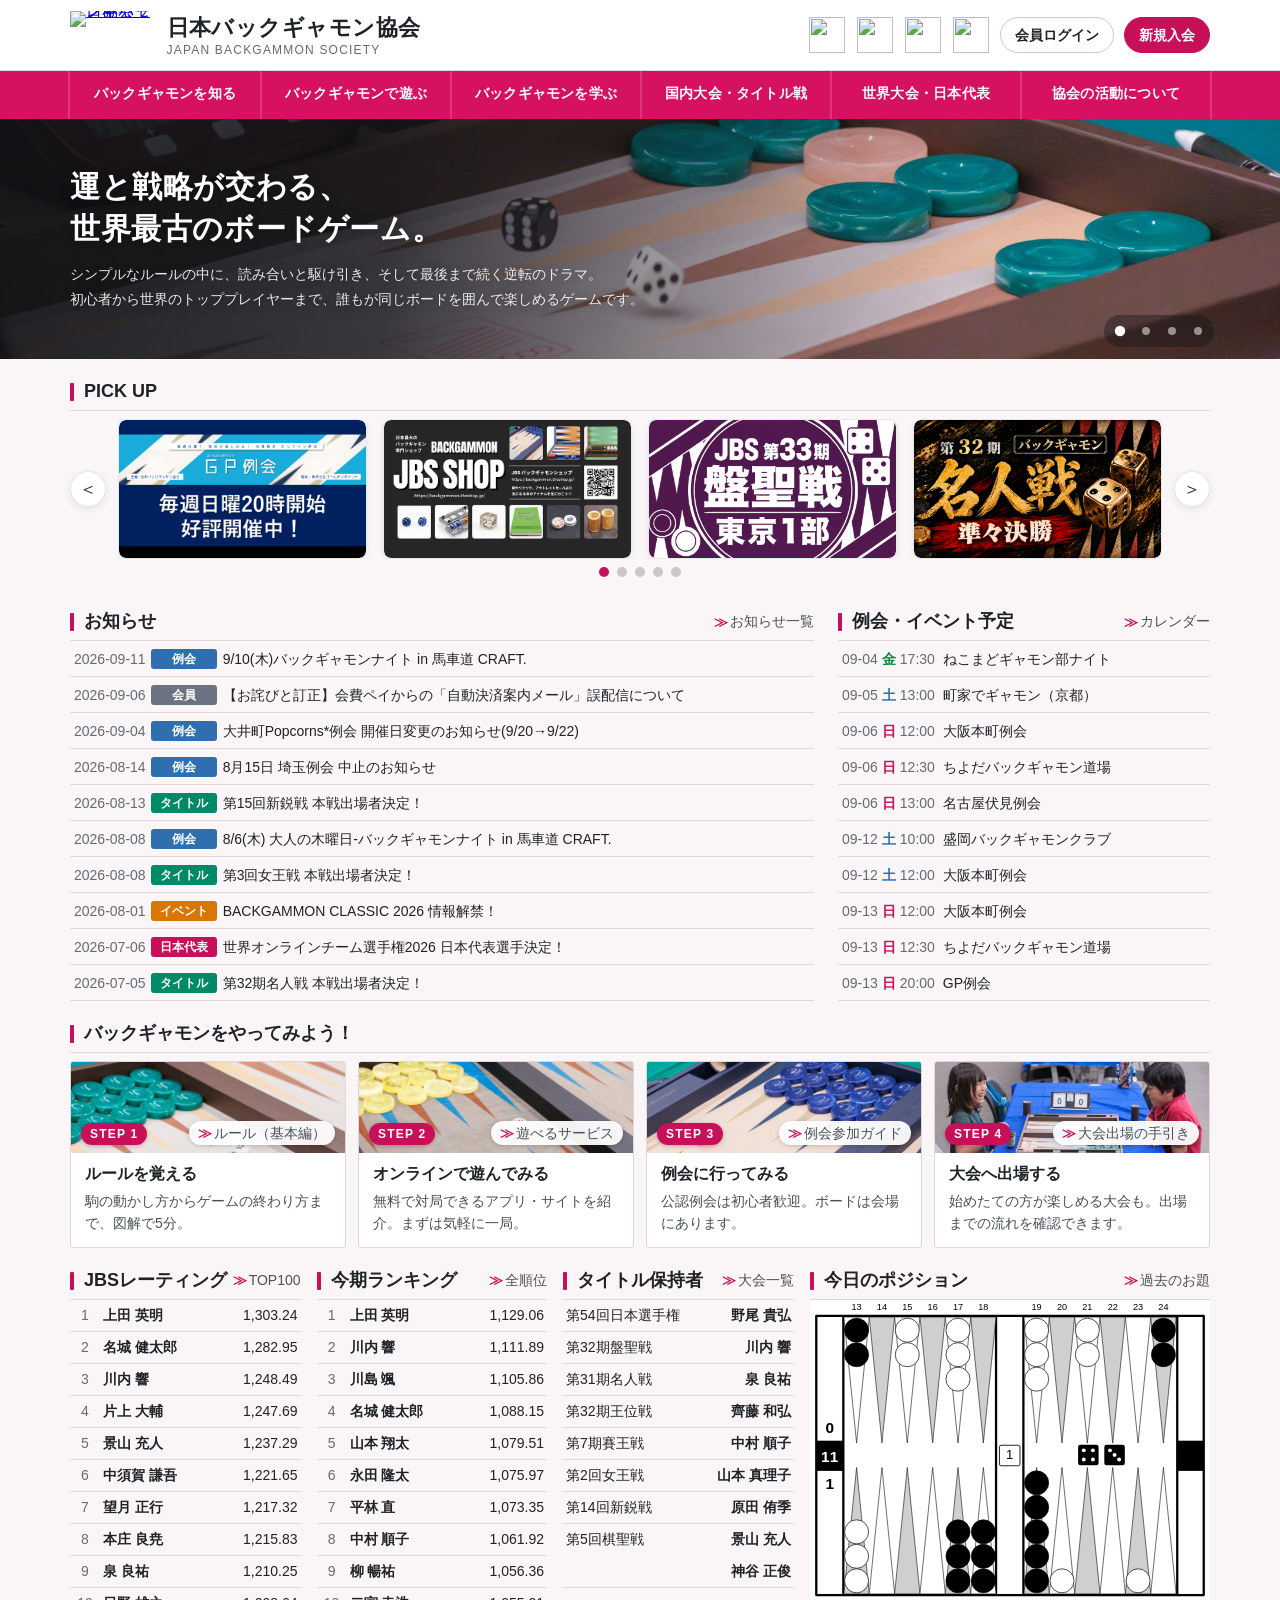
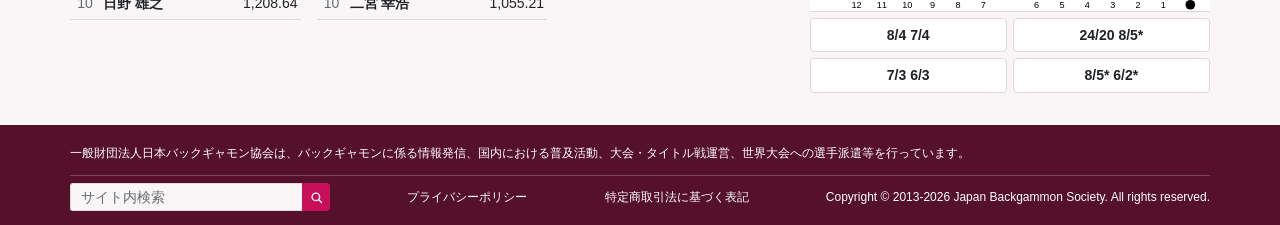
==== commit 5978aa3f: "Add files via upload" ====
--- a/yanagi.html
+++ b/yanagi.html
@@ -8,10 +8,10 @@
 <meta http-equiv="Pragma" content="no-cache">
 <meta http-equiv="Expires" content="0">
 <title>日本バックギャモン協会 | Japan Backgammon Society</title>
-<link rel="stylesheet" href="assets/jbs-header.css?v=84">
-<link rel="stylesheet" href="assets/home.css?v=84">
-<link rel="stylesheet" href="assets/theme-brand.css?v=84">
-<link rel="stylesheet" href="assets/yanagi.css?v=84">
+<link rel="stylesheet" href="assets/jbs-header.css?v=86">
+<link rel="stylesheet" href="assets/home.css?v=86">
+<link rel="stylesheet" href="assets/theme-brand.css?v=86">
+<link rel="stylesheet" href="assets/yanagi.css?v=86">
 <!--
   デザイン確認用の静的モック（コンパクト版・A案。B案 home-mock-brand.html は同じHTML＋theme-brand.css）
   ・お知らせ／イベント予定／レーティングは本番の実データを転記したダミー。
@@ -258,16 +258,16 @@
 <section class="jbs-hero" data-jbs-rotate data-interval="6000" aria-label="メインビジュアル">
   <div class="jbs-hero__slides">
     <figure class="is-active">
-      <img src="img/hero-yanagi-01.jpg?v=84" alt="青いポイントのバックギャモンボードで対局している様子" loading="eager" fetchpriority="high">
+      <img src="img/hero-yanagi-01.jpg?v=86" alt="青いポイントのバックギャモンボードで対局している様子" loading="eager" fetchpriority="high">
     </figure>
     <figure>
-      <img src="img/hero-view2026-1023.jpg?v=84" alt="クロックとスコアボードを使った公式戦の対局" loading="lazy">
+      <img src="img/hero-view2026-1023.jpg?v=86" alt="クロックとスコアボードを使った公式戦の対局" loading="lazy">
     </figure>
     <figure>
-      <img src="img/hero-BGFES2024-0727.jpg?v=84" alt="公認例会でバックギャモンを楽しむ様子" loading="lazy">
+      <img src="img/hero-BGFES2024-0727.jpg?v=86" alt="公認例会でバックギャモンを楽しむ様子" loading="lazy">
     </figure>
     <figure>
-      <img src="img/hero-view2026-3022.jpg?v=84" alt="木製のバックギャモンボードでの対局" loading="lazy">
+      <img src="img/hero-view2026-3022.jpg?v=86" alt="木製のバックギャモンボードでの対局" loading="lazy">
     </figure>
   </div>
   <div class="jbs-hero__scrim"></div>
@@ -310,11 +310,11 @@
       <button class="jbs-vb__nav jbs-vb__nav--prev" type="button" aria-label="前へ">＜</button>
       <div class="jbs-vb__mask">
                 <div class="jbs-vb__track">
-          <a class="jbs-vb__item jbs-vb__item--gp" href="https://backgammon.or.jp/?page_id=70415"><img src="img/banner-gp-reikai.png?v=84" alt="GP例会 毎週日曜20時開始 好評開催中"></a>
-          <a class="jbs-vb__item jbs-vb__item--shop" href="https://backgammon.theshop.jp/" target="_blank" rel="noopener"><img src="img/banner-jbs-shop.png?v=84" alt="JBSバックギャモンショップ"></a>
-          <a class="jbs-vb__item" href="https://backgammon.or.jp/?page_id=68722"><img src="img/banner-03.png?v=84" alt="JBS第33期盤聖戦 東京1部"></a>
-          <a class="jbs-vb__item" href="https://backgammon.or.jp/?page_id=68750"><img src="img/banner-05.png?v=84" alt="第32期名人戦 準々決勝"></a>
-          <a class="jbs-vb__item" href="https://backgammon.or.jp/?page_id=71276"><img src="img/banner-06.png?v=84" alt="バックギャモン世界チーム選手権2026 日本代表決勝"></a>
+          <a class="jbs-vb__item jbs-vb__item--gp" href="https://backgammon.or.jp/?page_id=70415"><img src="img/banner-gp-reikai.png?v=86" alt="GP例会 毎週日曜20時開始 好評開催中"></a>
+          <a class="jbs-vb__item jbs-vb__item--shop" href="https://backgammon.theshop.jp/" target="_blank" rel="noopener"><img src="img/banner-jbs-shop.png?v=86" alt="JBSバックギャモンショップ"></a>
+          <a class="jbs-vb__item" href="https://backgammon.or.jp/?page_id=68722"><img src="img/banner-03.png?v=86" alt="JBS第33期盤聖戦 東京1部"></a>
+          <a class="jbs-vb__item" href="https://backgammon.or.jp/?page_id=68750"><img src="img/banner-05.png?v=86" alt="第32期名人戦 準々決勝"></a>
+          <a class="jbs-vb__item" href="https://backgammon.or.jp/?page_id=71276"><img src="img/banner-06.png?v=86" alt="バックギャモン世界チーム選手権2026 日本代表決勝"></a>
         </div>
       </div>
       <button class="jbs-vb__nav jbs-vb__nav--next" type="button" aria-label="次へ">＞</button>
@@ -376,7 +376,7 @@
       </div>
       <div class="jbs-flow">
         <a class="jbs-flow__item jbs-flow__item--brown" href="https://backgammon.or.jp/?page_id=69051">
-          <div class="jbs-flow__img"><img src="img/step-brown.jpg?v=84" alt="" loading="lazy"><span class="jbs-flow__num">STEP 1</span><span class="jbs-flow__go jbs-flow__go--overlay">ルール（基本編）</span></div>
+          <div class="jbs-flow__img"><img src="img/step-brown.jpg?v=86" alt="" loading="lazy"><span class="jbs-flow__num">STEP 1</span><span class="jbs-flow__go jbs-flow__go--overlay">ルール（基本編）</span></div>
           <div class="jbs-flow__body">
             <h3>ルールを覚える</h3>
             <p>駒の動かし方からゲームの終わり方まで、図解で5分。</p>
@@ -384,7 +384,7 @@
           </div>
         </a>
         <a class="jbs-flow__item jbs-flow__item--black" href="https://backgammon.or.jp/?page_id=67201">
-          <div class="jbs-flow__img"><img src="img/step-black.jpg?v=84" alt="" loading="lazy"><span class="jbs-flow__num">STEP 2</span><span class="jbs-flow__go jbs-flow__go--overlay">遊べるサービス</span></div>
+          <div class="jbs-flow__img"><img src="img/step-black.jpg?v=86" alt="" loading="lazy"><span class="jbs-flow__num">STEP 2</span><span class="jbs-flow__go jbs-flow__go--overlay">遊べるサービス</span></div>
           <div class="jbs-flow__body">
             <h3>オンラインで遊んでみる</h3>
             <p>無料で対局できるアプリ・サイトを紹介。まずは気軽に一局。</p>
@@ -392,7 +392,7 @@
           </div>
         </a>
         <a class="jbs-flow__item jbs-flow__item--blue" href="https://backgammon.or.jp/?page_id=74003">
-          <div class="jbs-flow__img"><img src="img/step-blue.jpg?v=84" alt="" loading="lazy"><span class="jbs-flow__num">STEP 3</span><span class="jbs-flow__go jbs-flow__go--overlay">例会参加ガイド</span></div>
+          <div class="jbs-flow__img"><img src="img/step-blue.jpg?v=86" alt="" loading="lazy"><span class="jbs-flow__num">STEP 3</span><span class="jbs-flow__go jbs-flow__go--overlay">例会参加ガイド</span></div>
           <div class="jbs-flow__body">
             <h3>例会に行ってみる</h3>
             <p>公認例会は初心者歓迎。ボードは会場にあります。</p>
@@ -400,7 +400,7 @@
           </div>
         </a>
         <a class="jbs-flow__item jbs-flow__item--tournament" href="https://backgammon.or.jp/?page_id=70294">
-          <div class="jbs-flow__img"><img src="img/hero-BGFES2024-0727.jpg?v=84" alt="" loading="lazy"><span class="jbs-flow__num">STEP 4</span><span class="jbs-flow__go jbs-flow__go--overlay">大会出場の手引き</span></div>
+          <div class="jbs-flow__img"><img src="img/hero-BGFES2024-0727.jpg?v=86" alt="" loading="lazy"><span class="jbs-flow__num">STEP 4</span><span class="jbs-flow__go jbs-flow__go--overlay">大会出場の手引き</span></div>
           <div class="jbs-flow__body">
             <h3>大会へ出場する</h3>
             <p>始めたての方が楽しめる大会も。出場までの流れを確認できます。</p>
@@ -475,7 +475,7 @@
         <a class="jbs-more jbs-more--position-history" href="https://backgammon.or.jp/?page_id=2306">過去のお題</a>
       </div>
       <figure class="jbs-position">
-        <img src="img/POS-E57B3FB8ED07.svg?v=84" alt="今日のバックギャモンポジション" loading="lazy">
+        <img src="img/POS-E57B3FB8ED07.svg?v=86" alt="今日のバックギャモンポジション" loading="lazy">
       </figure>
       <div class="jbs-position__choices" aria-label="選択肢">
         <button type="button">8/4 7/4</button>
@@ -510,7 +510,7 @@
   </div>
 </footer>
 
-<script src="assets/jbs.js?v=84"></script>
+<script src="assets/jbs.js?v=86"></script>
 
 <script>
 (function(){
--- a/assets/yanagi.css
+++ b/assets/yanagi.css
@@ -3207,3 +3207,62 @@
     font-size:12px !important;
   }
 }
+
+
+/* ==========================================================================
+   v85: 一覧リンクのPCホバー演出をピンク文字へ統一 / 横罫線固定
+   ========================================================================== */
+@media (hover:hover) and (pointer:fine){
+
+  /* お知らせ・イベント予定：横罫線は動かさず、タイトルだけブランド色へ */
+  .jbs-newslist--singleline > li,
+  .jbs-newslist--singleline > li:hover{
+    border-bottom:1px solid var(--jbs-line) !important;
+  }
+
+  .jbs-newslist--singleline > li > a,
+  .jbs-newslist--singleline > li > a:hover{
+    text-decoration:none !important;
+  }
+
+  .jbs-newslist--singleline > li > a:hover .jbs-newsline__title{
+    color:var(--jbs-brand) !important;
+  }
+
+  /* 日付・曜日・カテゴリラベルは情報色を維持 */
+  .jbs-newslist--singleline > li > a:hover time{
+    text-decoration:none !important;
+  }
+}
+
+
+/* ==========================================================================
+   v86: PCメニューバー48px固定 / ヘッダータイトルを少し下へ
+   ========================================================================== */
+@media (min-width:901px){
+
+  /* メニューバー全体を48pxで固定 */
+  .jbs-gnav,
+  .jbs-gnav > .jbs-shell,
+  .jbs-gnav__list,
+  .jbs-gnav__list > li{
+    min-height:48px !important;
+    height:48px !important;
+  }
+
+  .jbs-gnav .jbs-gnav__list > li > a{
+    min-height:48px !important;
+    height:48px !important;
+    padding-top:0 !important;
+    padding-bottom:0 !important;
+    display:flex !important;
+    align-items:center !important;
+    justify-content:center !important;
+    box-sizing:border-box !important;
+  }
+
+  /* 日本語＋英語タイトル全体をわずかに下へ */
+  .jbs-hd__name{
+    transform:translateY(2px) !important;
+  }
+}
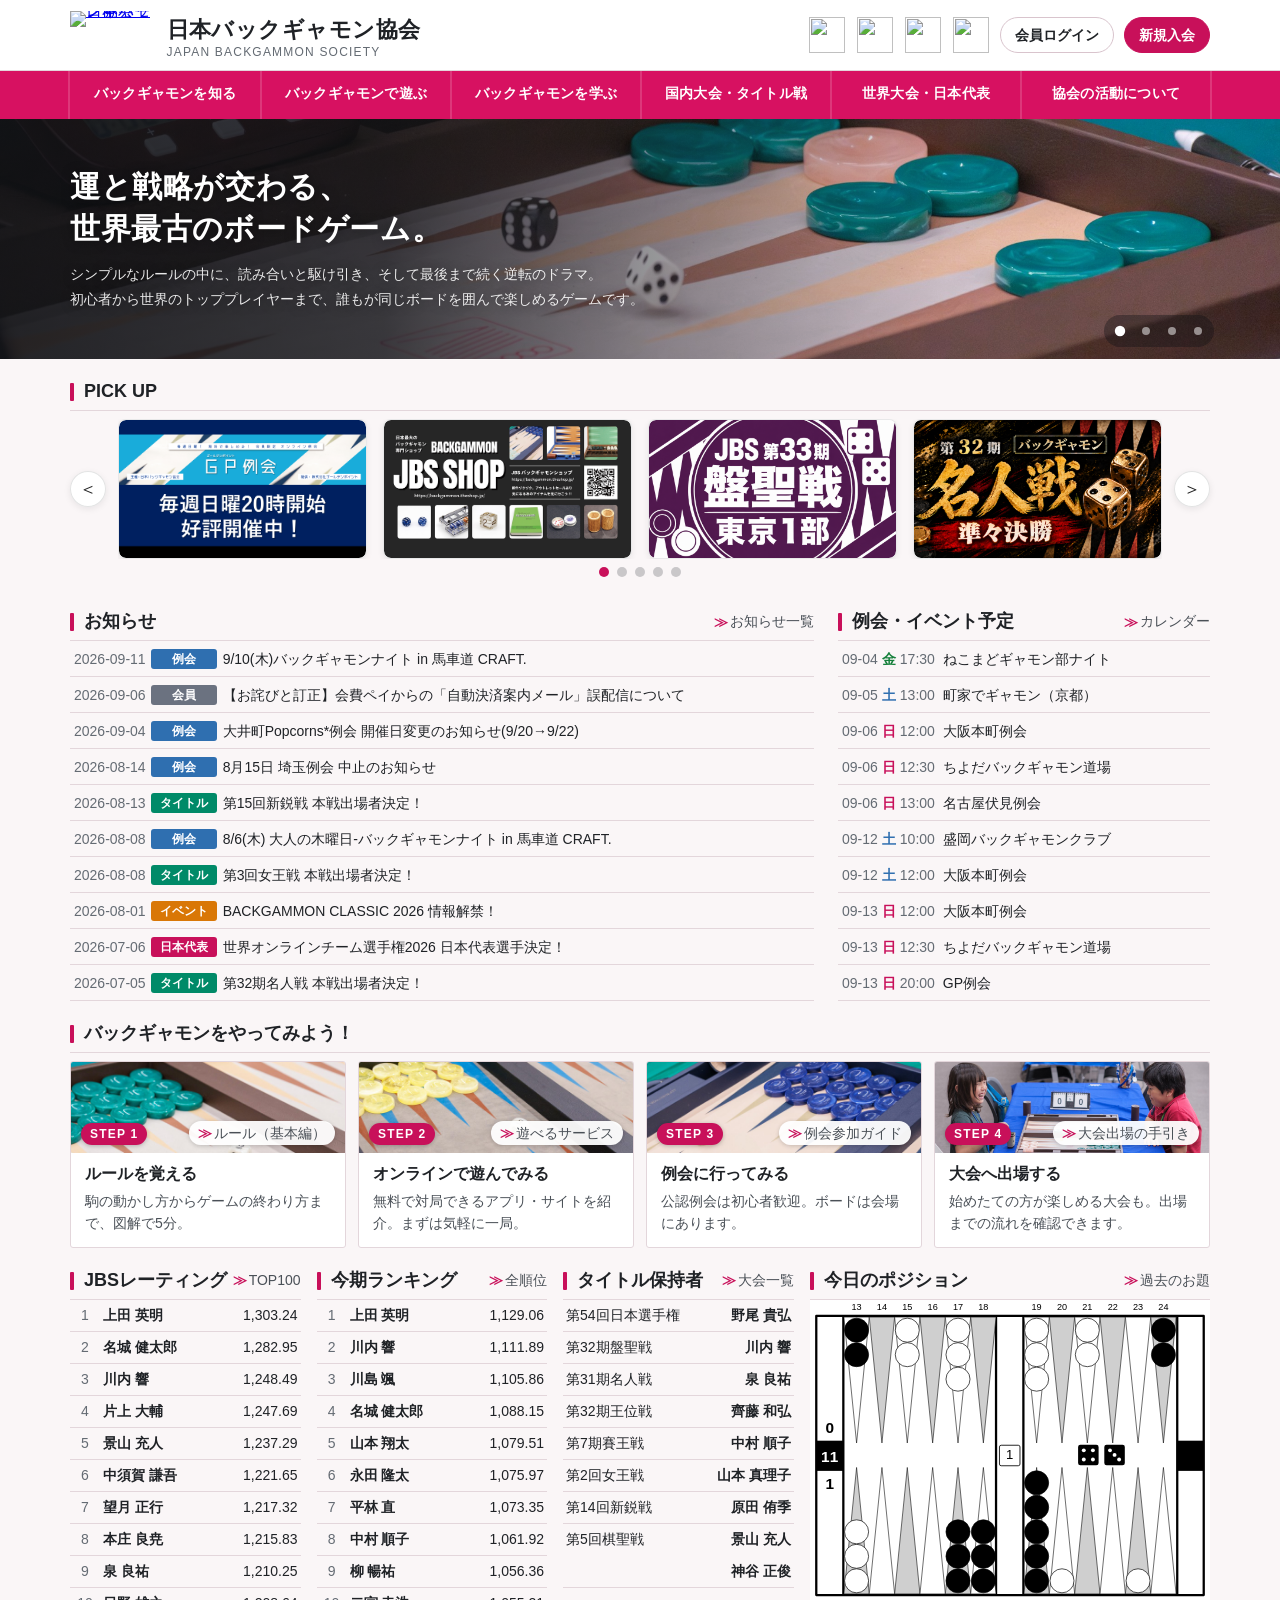
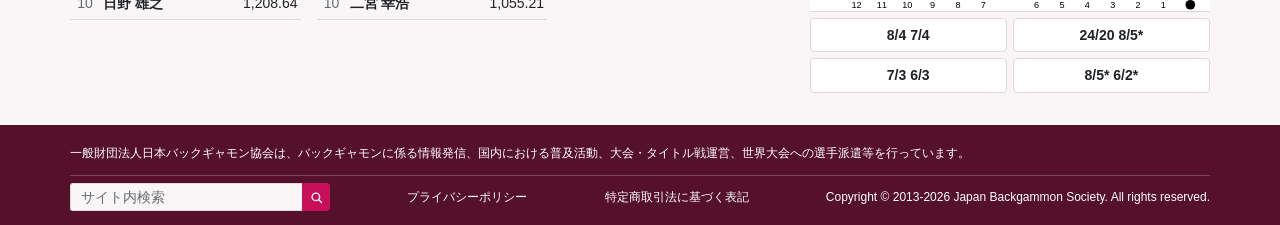
==== commit c04edb03: "Add files via upload" ====
--- a/yanagi.html
+++ b/yanagi.html
@@ -8,10 +8,10 @@
 <meta http-equiv="Pragma" content="no-cache">
 <meta http-equiv="Expires" content="0">
 <title>日本バックギャモン協会 | Japan Backgammon Society</title>
-<link rel="stylesheet" href="assets/jbs-header.css?v=86">
-<link rel="stylesheet" href="assets/home.css?v=86">
-<link rel="stylesheet" href="assets/theme-brand.css?v=86">
-<link rel="stylesheet" href="assets/yanagi.css?v=86">
+<link rel="stylesheet" href="assets/jbs-header.css?v=87">
+<link rel="stylesheet" href="assets/home.css?v=87">
+<link rel="stylesheet" href="assets/theme-brand.css?v=87">
+<link rel="stylesheet" href="assets/yanagi.css?v=87">
 <!--
   デザイン確認用の静的モック（コンパクト版・A案。B案 home-mock-brand.html は同じHTML＋theme-brand.css）
   ・お知らせ／イベント予定／レーティングは本番の実データを転記したダミー。
@@ -258,16 +258,16 @@
 <section class="jbs-hero" data-jbs-rotate data-interval="6000" aria-label="メインビジュアル">
   <div class="jbs-hero__slides">
     <figure class="is-active">
-      <img src="img/hero-yanagi-01.jpg?v=86" alt="青いポイントのバックギャモンボードで対局している様子" loading="eager" fetchpriority="high">
+      <img src="img/hero-yanagi-01.jpg?v=87" alt="青いポイントのバックギャモンボードで対局している様子" loading="eager" fetchpriority="high">
     </figure>
     <figure>
-      <img src="img/hero-view2026-1023.jpg?v=86" alt="クロックとスコアボードを使った公式戦の対局" loading="lazy">
+      <img src="img/hero-view2026-1023.jpg?v=87" alt="クロックとスコアボードを使った公式戦の対局" loading="lazy">
     </figure>
     <figure>
-      <img src="img/hero-BGFES2024-0727.jpg?v=86" alt="公認例会でバックギャモンを楽しむ様子" loading="lazy">
+      <img src="img/hero-BGFES2024-0727.jpg?v=87" alt="公認例会でバックギャモンを楽しむ様子" loading="lazy">
     </figure>
     <figure>
-      <img src="img/hero-view2026-3022.jpg?v=86" alt="木製のバックギャモンボードでの対局" loading="lazy">
+      <img src="img/hero-view2026-3022.jpg?v=87" alt="木製のバックギャモンボードでの対局" loading="lazy">
     </figure>
   </div>
   <div class="jbs-hero__scrim"></div>
@@ -310,11 +310,11 @@
       <button class="jbs-vb__nav jbs-vb__nav--prev" type="button" aria-label="前へ">＜</button>
       <div class="jbs-vb__mask">
                 <div class="jbs-vb__track">
-          <a class="jbs-vb__item jbs-vb__item--gp" href="https://backgammon.or.jp/?page_id=70415"><img src="img/banner-gp-reikai.png?v=86" alt="GP例会 毎週日曜20時開始 好評開催中"></a>
-          <a class="jbs-vb__item jbs-vb__item--shop" href="https://backgammon.theshop.jp/" target="_blank" rel="noopener"><img src="img/banner-jbs-shop.png?v=86" alt="JBSバックギャモンショップ"></a>
-          <a class="jbs-vb__item" href="https://backgammon.or.jp/?page_id=68722"><img src="img/banner-03.png?v=86" alt="JBS第33期盤聖戦 東京1部"></a>
-          <a class="jbs-vb__item" href="https://backgammon.or.jp/?page_id=68750"><img src="img/banner-05.png?v=86" alt="第32期名人戦 準々決勝"></a>
-          <a class="jbs-vb__item" href="https://backgammon.or.jp/?page_id=71276"><img src="img/banner-06.png?v=86" alt="バックギャモン世界チーム選手権2026 日本代表決勝"></a>
+          <a class="jbs-vb__item jbs-vb__item--gp" href="https://backgammon.or.jp/?page_id=70415"><img src="img/banner-gp-reikai.png?v=87" alt="GP例会 毎週日曜20時開始 好評開催中"></a>
+          <a class="jbs-vb__item jbs-vb__item--shop" href="https://backgammon.theshop.jp/" target="_blank" rel="noopener"><img src="img/banner-jbs-shop.png?v=87" alt="JBSバックギャモンショップ"></a>
+          <a class="jbs-vb__item" href="https://backgammon.or.jp/?page_id=68722"><img src="img/banner-03.png?v=87" alt="JBS第33期盤聖戦 東京1部"></a>
+          <a class="jbs-vb__item" href="https://backgammon.or.jp/?page_id=68750"><img src="img/banner-05.png?v=87" alt="第32期名人戦 準々決勝"></a>
+          <a class="jbs-vb__item" href="https://backgammon.or.jp/?page_id=71276"><img src="img/banner-06.png?v=87" alt="バックギャモン世界チーム選手権2026 日本代表決勝"></a>
         </div>
       </div>
       <button class="jbs-vb__nav jbs-vb__nav--next" type="button" aria-label="次へ">＞</button>
@@ -376,7 +376,7 @@
       </div>
       <div class="jbs-flow">
         <a class="jbs-flow__item jbs-flow__item--brown" href="https://backgammon.or.jp/?page_id=69051">
-          <div class="jbs-flow__img"><img src="img/step-brown.jpg?v=86" alt="" loading="lazy"><span class="jbs-flow__num">STEP 1</span><span class="jbs-flow__go jbs-flow__go--overlay">ルール（基本編）</span></div>
+          <div class="jbs-flow__img"><img src="img/step-brown.jpg?v=87" alt="" loading="lazy"><span class="jbs-flow__num">STEP 1</span><span class="jbs-flow__go jbs-flow__go--overlay">ルール（基本編）</span></div>
           <div class="jbs-flow__body">
             <h3>ルールを覚える</h3>
             <p>駒の動かし方からゲームの終わり方まで、図解で5分。</p>
@@ -384,7 +384,7 @@
           </div>
         </a>
         <a class="jbs-flow__item jbs-flow__item--black" href="https://backgammon.or.jp/?page_id=67201">
-          <div class="jbs-flow__img"><img src="img/step-black.jpg?v=86" alt="" loading="lazy"><span class="jbs-flow__num">STEP 2</span><span class="jbs-flow__go jbs-flow__go--overlay">遊べるサービス</span></div>
+          <div class="jbs-flow__img"><img src="img/step-black.jpg?v=87" alt="" loading="lazy"><span class="jbs-flow__num">STEP 2</span><span class="jbs-flow__go jbs-flow__go--overlay">遊べるサービス</span></div>
           <div class="jbs-flow__body">
             <h3>オンラインで遊んでみる</h3>
             <p>無料で対局できるアプリ・サイトを紹介。まずは気軽に一局。</p>
@@ -392,7 +392,7 @@
           </div>
         </a>
         <a class="jbs-flow__item jbs-flow__item--blue" href="https://backgammon.or.jp/?page_id=74003">
-          <div class="jbs-flow__img"><img src="img/step-blue.jpg?v=86" alt="" loading="lazy"><span class="jbs-flow__num">STEP 3</span><span class="jbs-flow__go jbs-flow__go--overlay">例会参加ガイド</span></div>
+          <div class="jbs-flow__img"><img src="img/step-blue.jpg?v=87" alt="" loading="lazy"><span class="jbs-flow__num">STEP 3</span><span class="jbs-flow__go jbs-flow__go--overlay">例会参加ガイド</span></div>
           <div class="jbs-flow__body">
             <h3>例会に行ってみる</h3>
             <p>公認例会は初心者歓迎。ボードは会場にあります。</p>
@@ -400,7 +400,7 @@
           </div>
         </a>
         <a class="jbs-flow__item jbs-flow__item--tournament" href="https://backgammon.or.jp/?page_id=70294">
-          <div class="jbs-flow__img"><img src="img/hero-BGFES2024-0727.jpg?v=86" alt="" loading="lazy"><span class="jbs-flow__num">STEP 4</span><span class="jbs-flow__go jbs-flow__go--overlay">大会出場の手引き</span></div>
+          <div class="jbs-flow__img"><img src="img/hero-BGFES2024-0727.jpg?v=87" alt="" loading="lazy"><span class="jbs-flow__num">STEP 4</span><span class="jbs-flow__go jbs-flow__go--overlay">大会出場の手引き</span></div>
           <div class="jbs-flow__body">
             <h3>大会へ出場する</h3>
             <p>始めたての方が楽しめる大会も。出場までの流れを確認できます。</p>
@@ -475,7 +475,7 @@
         <a class="jbs-more jbs-more--position-history" href="https://backgammon.or.jp/?page_id=2306">過去のお題</a>
       </div>
       <figure class="jbs-position">
-        <img src="img/POS-E57B3FB8ED07.svg?v=86" alt="今日のバックギャモンポジション" loading="lazy">
+        <img src="img/POS-E57B3FB8ED07.svg?v=87" alt="今日のバックギャモンポジション" loading="lazy">
       </figure>
       <div class="jbs-position__choices" aria-label="選択肢">
         <button type="button">8/4 7/4</button>
@@ -510,7 +510,7 @@
   </div>
 </footer>
 
-<script src="assets/jbs.js?v=86"></script>
+<script src="assets/jbs.js?v=87"></script>
 
 <script>
 (function(){
--- a/assets/yanagi.css
+++ b/assets/yanagi.css
@@ -3266,3 +3266,13 @@
     transform:translateY(2px) !important;
   }
 }
+
+
+/* ==========================================================================
+   v87: PCヘッダータイトルをさらに2px下へ
+   ========================================================================== */
+@media (min-width:901px){
+  .jbs-hd__name{
+    transform:translateY(4px) !important;
+  }
+}
